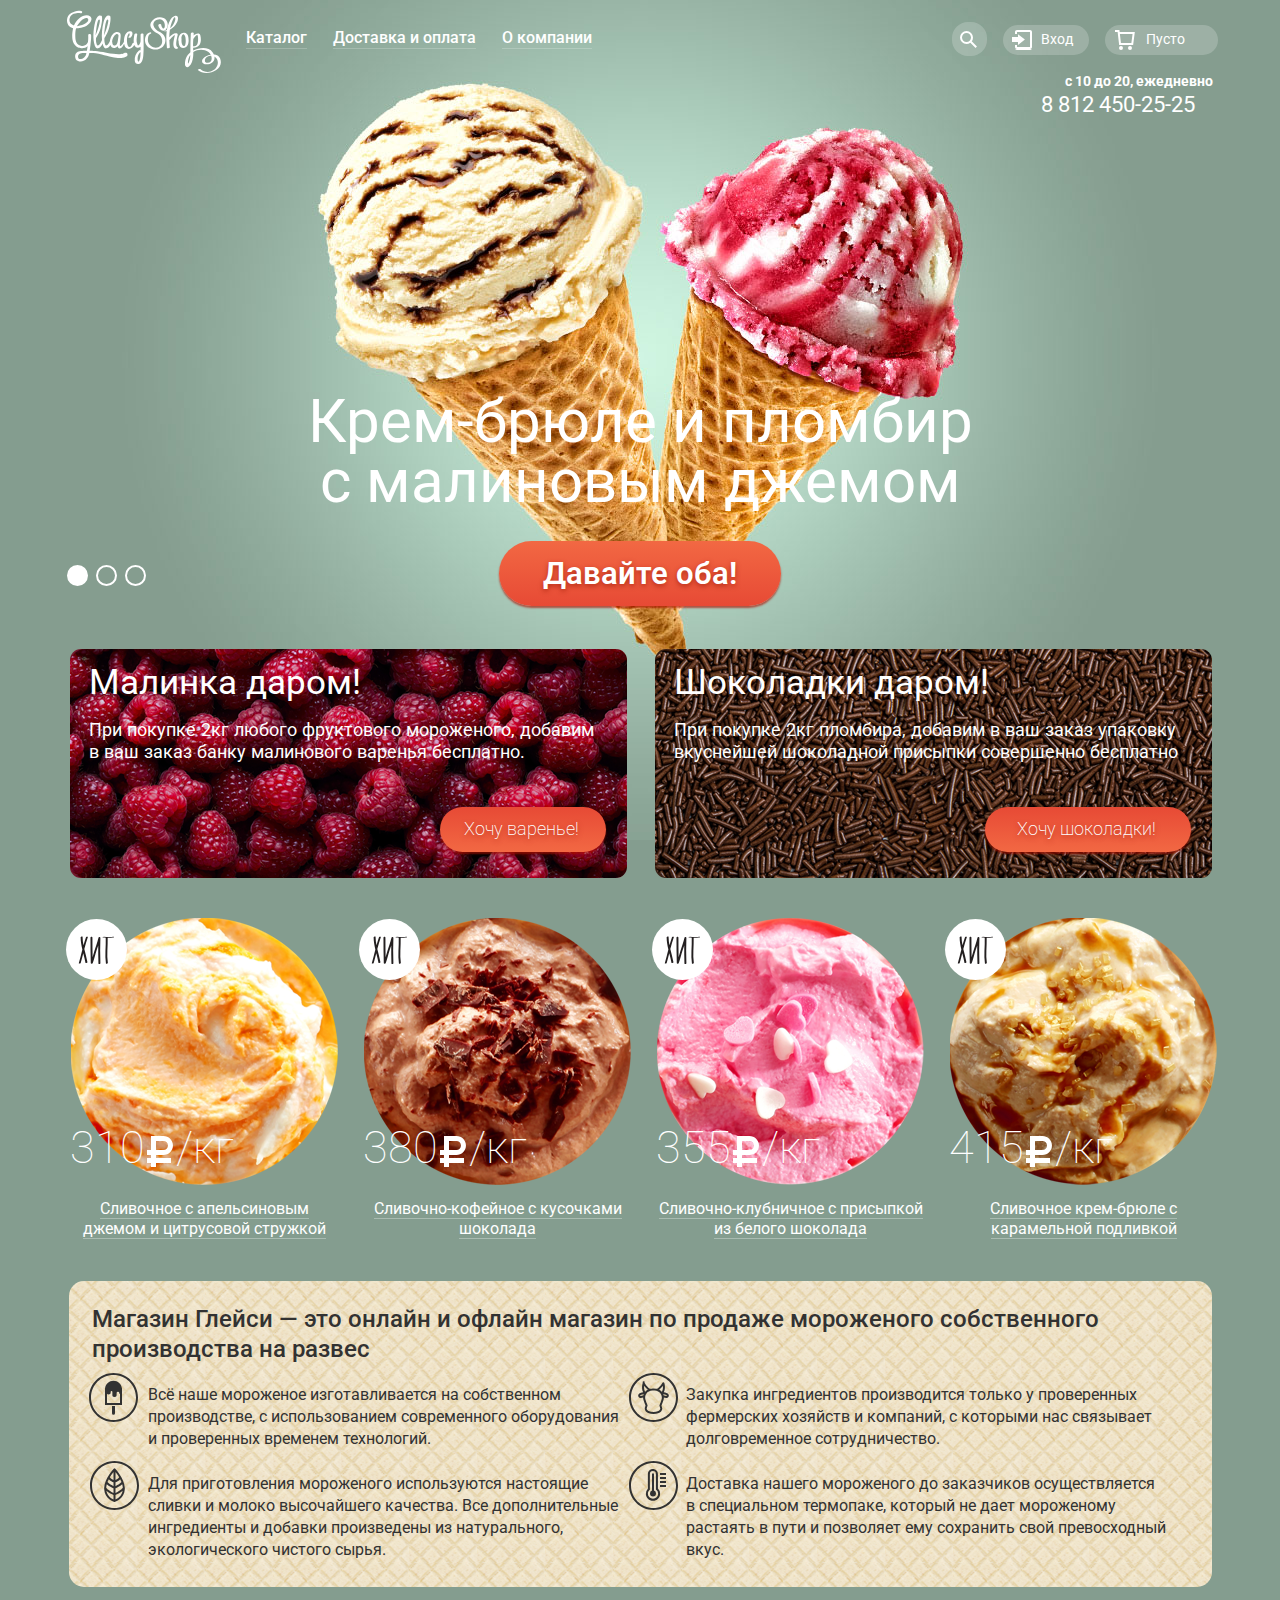
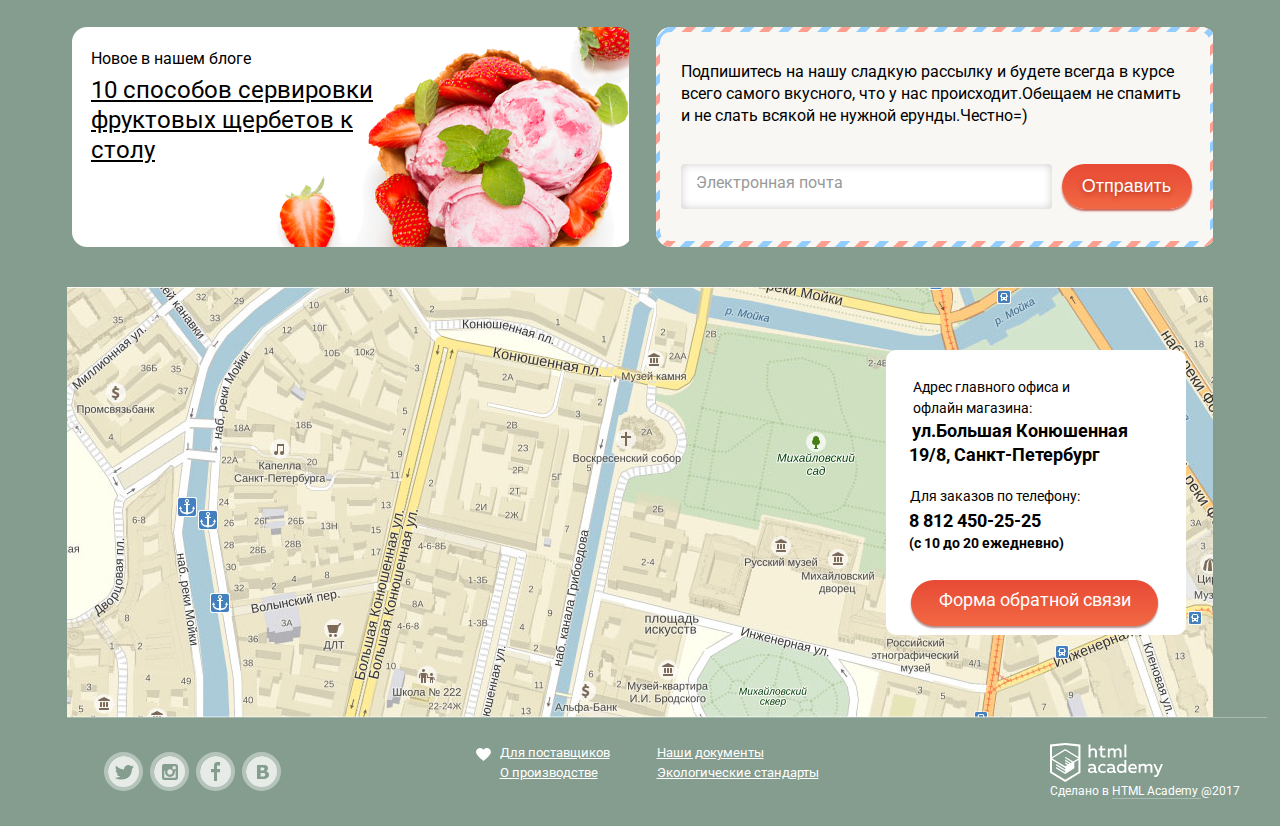
==== index.html @ a88bd0d5 "исправила ошибки" ====
<!DOCTYPE html>
<html lang="ru" xmlns="http://www.w3.org/1999/html">
<head>
  <meta charset="utf-8">
  <title>Глейси</title>
  <link href="https://fonts.googleapis.com/css?family=Roboto" rel="stylesheet">
  <link href="css/style.css" rel="stylesheet">
</head>
<body>
<input class="visually-hidden" type="radio" id="product-1" name="toggle" checked>
<input class="visually-hidden" type="radio" id="product-2" name="toggle">
<input class="visually-hidden" type="radio" id="product-3" name="toggle">
<div class="site-wrapper">
  <div class="container">
    <header class="main-header">
      <a class="logo">
        <img src="img/logo.svg" width="154" height="64" alt="Глейси">
      </a>
      <nav class="nav-navigation">
        <ul class="main-menu">
          <li class="main-menu_item">
            <a class="main-nav_link" href="gllacy-catalog.html">Каталог</a>
            <ul class="sub-main-menu">
              <li class="main-navigation-li">
                <a href="#" class="main-navigation-title">Новинки</a>
              </li>
              <li class="main-navigation-li">
                <a href="catalog.html" class="main-navigation-sub">Сливочное</a>
              </li>
              <li class="main-navigation-li">
                <a href="#" class="main-navigation-sub">Щербеты</a>
              </li>
              <li class="main-navigation-li">
                <a href="#" class="main-navigation-sub">Фруктовый лёд</a>
              </li>
              <li class="main-navigation-li">
                <a href="#" class="main-navigation-sub">Мелорин</a>
              </li>
            </ul>
          <li class="main-menu_item">
            <a class="main-nav_link" href="delivery.html">Доставка и оплата</a>
          </li>
          <li class="main-menu_item">
            <a class="main-nav_link" href="info.html">О компании</a>
          </li>
        </ul>
      </nav>
      <div class="buttons-common-search">
        <div class="buttons-common-wrap">
          <a class="btn btn-search" href="#">Поиск</a>
          <div class="buttons-common-form buttons-common-form-search">
            <div class="input-field buttons-common-input-field">
              <input id="search" type="text" name="search" class="search-field"><label for="search" class="search">Что ищем?</label>
            </div>
          </div>
        </div>
        <div class="buttons-common-wrap">
          <a class="btn btn-entry" href="#">Вход</a>
          <div class="buttons-common-form buttons-common-form-login">
            <form action="#" method="get">
              <div class="input-field-form buttons-common-input-field">
                <input id="login" type="email" name="login" class="email-field"><label for="login" class="email">Электронная почта</label>
              </div>
              <div class="input-field-form buttons-common-input-field">
                <input id="password" type="password" name="password" class="password-field"><label for="password" class="password">Пароль</label>
              </div>
              <input class="btn btn-entrance" type="submit" value="войти">
              <div class="form-login-hrefs">
                <a class="link link-you-passoword">Забыли пароль?</a>
                <a class="link link-new-registration">Новая регистрация</a>
              </div>
            </form>
          </div>
        </div>
        <div class="buttons-common-wrap">
          <a class="btn btn-basket btn-basket-active" href="#">Пусто</a>
        </div>
      </div>
    </header>
    <div class="contacts">
      <p class="contacts-time">с 10 до 20, ежедневно</p>
      <p class="contacts-number">8 812 450-25-25</p>
    </div>
    <section class="slider">
      <div class="slider-controls">
        <label for="product-1">Первый</label>
        <label for="product-2">Второй</label>
        <label for="product-3">Третий</label>
      </div>
      <ul class="slider-list">
        <li class="slider-item slide" id="slide1">
          <h3 class="slide-title">Крем-брюле и пломбир с малиновым джемом</h3>
          <a class="button slide-button" href="#">Давайте оба!</a>
        </li>
        <li class="slider-item slide" id="slide2">
          <h3 class="slide-title">Шоколадный пломбир и лимонный сорбет</h3>
          <a class="button slide-button" href="#">Давайте оба!</a>
        </li>
        <li class="slider-item slide" id="slide3">
          <h3 class="slide-title">Пломбир с помадкой и клубничный щербет</h3>
          <a class="button slide-button" href="#">Давайте оба!</a>
        </li>
      </ul>
    </section>
    <div class="index-banner">
      <section class="banner raspberries-baner">
        <h2 class="caption">Малинка даром!</h2>
        <p class="text">При покупке 2кг любого фруктового мороженого, добавим в ваш заказ банку малинового варенья бесплатно.</p>
        <a class="btn btn-want btn-want-jam" href="#">Хочу варенье!</a>
      </section>
      <section class="banner chocolate-baner">
        <h2 class="caption">Шоколадки даром!</h2>
        <p class="text">При покупке 2кг пломбира, добавим в ваш заказ упаковку вкуснейшей шоколадной присыпки совершенно бесплатно</p>
        <a class="btn btn-want btn-want-chocolates" href="#">Хочу шоколадки!</a>
      </section>
    </div>
    <div class="bestseller-items">
      <section class="item">
        <div class="item-hover">
          <a class="btn btn-item-hover" href="#">Быстрый просмотр</a>
          <div class="item-hover-content">
            <img src="img/item-1.png" width="" height="" alt="Сливочное с апельсиновым джемом и цитрусовой стружкой">
            <p class="item-price">310<svg xmlns="http://www.w3.org/2000/svg" width="31" height="36" viewBox="0 0 31 36" class="rouble"><path fill="#FFF" d="M11 21h7.451c5.247 0 9.5-4.253 9.5-9.5S23.698 2 18.451 2H6v14H2v5h4v3H2v5h4v4h5v-4h15v-5H11v-3zm0-14h7.451v-.03a4.53 4.53 0 0 1 0 9.06V16H11V7z"/></svg>/кг</p>
            <a class="item-price-link" href="#">Сливочное с апельсиновым джемом и цитрусовой стружкой</a>
          </div>
        </div>
      </section>
      <section class="item">
        <div class="item-hover">
          <a class="btn btn-item-hover" href="#">Быстрый просмотр</a>
          <div class="item-hover-content">
            <img src="img/item-2.png" width="" height="" alt="Сливочно-кофейное с кусочками шоколада">
            <p class="item-price">380<svg xmlns="http://www.w3.org/2000/svg" width="31" height="36" viewBox="0 0 31 36" class="rouble">
              <path fill="#FFF" d="M11 21h7.451c5.247 0 9.5-4.253 9.5-9.5S23.698 2 18.451 2H6v14H2v5h4v3H2v5h4v4h5v-4h15v-5H11v-3zm0-14h7.451v-.03a4.53 4.53 0 0 1 0 9.06V16H11V7z"/></svg>/кг</p>
            <a class="item-price-link" href="#">Сливочно-кофейное с кусочками шоколада</a>
          </div>
        </div>
      </section>
      <section class="item">
        <div class="item-hover">
          <a class="btn btn-item-hover" href="#">Быстрый просмотр</a>
          <div class="item-hover-content">
            <img src="img/item-3.png" width="" height="" alt="Сливочно-клубничное с присыпкой из белого шоколада">
            <p class="item-price">355<svg xmlns="http://www.w3.org/2000/svg" width="31" height="36" viewBox="0 0 31 36" class="rouble"><path fill="#FFF" d="M11 21h7.451c5.247 0 9.5-4.253 9.5-9.5S23.698 2 18.451 2H6v14H2v5h4v3H2v5h4v4h5v-4h15v-5H11v-3zm0-14h7.451v-.03a4.53 4.53 0 0 1 0 9.06V16H11V7z"/></svg>/кг</p>
            <a class="item-price-link" href="#">Сливочно-клубничное с присыпкой из белого шоколада</a>
          </div>
        </div>
      </section>
      <section class="item">
        <div class="item-hover">
          <a class="btn btn-item-hover" href="#">Быстрый просмотр</a>
          <div class="item-hover-content">
            <img src="img/item-4.png" width="" height="" alt="Сливочное крем-брюле с карамельной подливкой">
            <p class="item-price">415<svg xmlns="http://www.w3.org/2000/svg" width="31" height="36" viewBox="0 0 31 36" class="rouble"><path fill="#FFF" d="M11 21h7.451c5.247 0 9.5-4.253 9.5-9.5S23.698 2 18.451 2H6v14H2v5h4v3H2v5h4v4h5v-4h15v-5H11v-3zm0-14h7.451v-.03a4.53 4.53 0 0 1 0 9.06V16H11V7z"/></svg>/кг</p>
            <a class="item-price-link" href="#">Сливочное крем-брюле с карамельной подливкой</a>
          </div>
        </div>
      </section>
    </div>
    <article class="about-gllacy">
      <h2 class="subject">Магазин Глейси — это онлайн и офлайн магазин по продаже мороженого собственного производства
        на развес</h2>
      <div class="about-gllacy-left">
        <p class="about-gllacy-text">
          Всё наше мороженое изготавливается на собственном производстве, с использованием
          современного оборудования и
          проверенных временем технологий.
        </p>
        <p class="about-gllacy-text">
          Для приготовления мороженого используются настоящие сливки и молоко высочайшего качества.
          Все дополнительные ингредиенты и добавки произведены из натурального, экологического чистого сырья.
        </p>
      </div>
      <div class="about-gllacy-right">
        <p class="about-gllacy-text">
          Закупка ингредиентов производится только у проверенных фермерских хозяйств и компаний, с которыми нас связывает
          долговременное сотрудничество.
        </p>
        <p class="about-gllacy-text">
          Доставка нашего мороженого до заказчиков осуществляется в специальном термопаке, который не дает мороженому
          растаять в пути и позволяет ему сохранить свой превосходный вкус.
        </p>
      </div>
    </article>
    <div class="distribution">
      <section class="mailing-information-blog">
        <p class="new-in-blog">Новое в нашем блоге</p>
        <a class="ways-serving">10 способов сервировки фруктовых щербетов к столу</a>
      </section>
      <section class="mailing-information-news">
        <div class="wrap">
          <h2 class="visually-hidden">Электронная рассылка</h2>
          <p class="sign-newsletter">Подпишитесь на нашу сладкую рассылку и будете всегда в курсе всего самого вкусного,
            что у
            нас происходит.Обещаем не спамить и не слать всякой не нужной ерунды.Честно=)</p>
          <form action="#" method="get" class="mail-form">
            <div class="input-field input-field-newsletter">
              <input type="text" name="mail" id="email" class="field-newsletter">
              <label for="email" class="email-label">Электронная почта</label>
              <button class="btn btn-send">Отправить</button>
            </div>
          </form>
        </div>
      </section>
    </div>
    <div class="map">
      <iframe
        src="https://www.google.com/maps/embed?pb=!1m18!1m12!1m3!1d1998.6037872533238!2d30.320858715892292!3d59.938716481876206!2m3!1f0!2f0!3f0!3m2!1i1024!2i768!4f13.1!3m3!1m2!1s0x4696310fca145cc1%3A0x42b32648d8238007!2z0JHQvtC70YzRiNCw0Y8g0JrQvtC90Y7RiNC10L3QvdCw0Y8g0YPQuy4sIDE5LzgsINCh0LDQvdC60YIt0J_QtdGC0LXRgNCx0YPRgNCzLCDQoNC-0YHRgdC40Y8sIDE5MTE4Ng!5e0!3m2!1sru!2sus!4v1540021735302"
       width="1146" height="430" frameborder="0" style="border:0" allowfullscreen>
      </iframe>
      <section class="booking-form">
        <p class="office-adress">Адрес главного офиса и офлайн магазина:</p>
        <b class="street-name">
          ул.Большая Конюшенная<br> 19/8, Санкт-Петербург
        </b>
        <p class="order-phone">Для заказов по телефону:</p>
        <b class="map-phone">8 812 450-25-25</b>
        <b class="work-time">(с 10 до 20 ежедневно)</b>
        <a class="btn btn-feedback-form" href="form.html">Форма обратной связи</a>
        <div class="overlay-feedback overlay-feedback-hide"></div>
      </section>
    </div>
    </main>
    <footer class="main-footer">
      <section class="footer-social">
        <a class="social-btn social-btn-twitter" href="#">Твиттер</a>
        <a class="social-btn social-btn-inst" href="#">Инстаграм</a>
        <a class="social-btn social-btn-fb" href="#">Фейсбук</a>
        <a class="social-btn social-btn-vk" href="#">В конта</a>
      </section>
      <section class="footer-documentation">
        <div class="documents">
          <a href="#" class="documents">Для поставщиков</a>
          <a href="#" class="documents">О производстве</a>
        </div>
        <div class="footer-documents-standards">  
          <a href="#" class="documents">Наши документы</a>
          <a href="#" class="documents">Экологические стандарты</a>
        </div>
      </section>
      <section class="footer-copyright">
        <div class="logo-academy">
          <a class="logo-academy-img" href="https://htmlacademy.ru">HTML Academy</a>
        </div>
        <p class="made-academy">Сделано в
          <a class="footer-href" href="https://htmlacademy.ru">HTML Academy </a>@2017
        </p>
      </section>
    </footer>
  </div>
</div>
<div class="feedback feedback-hide">
  <p class="answer">Мы обязательно вам ответим!</p>
  <form action="#" method="get">
    <div class="input-field input-field-feedback">
      <input id="feedback-name" type="text" name="feedback-name" class="feedback-name">
      <label for="feedback-name" class="name-user">Как вас зовут?</label>
    </div>
    <div class="input-field input-field-feedback">
      <input id="feedback-email" type="email" name="feedback-email" class="feedback-email">
      <label for="feedback-email" class="email-answer">Ваша почта для ответа?</label>
    </div>
    <div class="input-field input-field-feedback">
      <textarea id="feedback-text" name="feedback-text" class="feedback-text"></textarea>
      <label for="feedback-text" class="feedback-message">Напишите что-нибудь...</label>
    </div>
    <input class="btn btn-submit" type="submit" value="Отправить">
    <button class="feedback-close"></button>
  </form>
</div>
</body>
</html>
---- css/style.css ----
body,
html {

  margin: 0;

}

body {
  font-family: "Roboto", "Arial", sans-serif;
  font-size: 14px;
  font-weight: 400;
  line-height: 20px;
  color: white;
  background: #849d8f;
}

.logo {
  margin-right: 5px;
}

.visually-hidden {
  position: absolute;
  width: 1px;
  height: 1px;
  clip: rect(0, 0, 0, 0);
}

.container {
  width: 1146px;
  margin: 0 auto;
}

.site-wrapper {
  background-image: url("../img/image-shadow1.jpg");
  background-repeat: no-repeat;
  background-position: top center;
  transition: 0.5s ease, background-color 0.5s ease;

}

.main-header {
  width: 1146px;
  margin: 0 auto;
  padding-top: 10px;
  display: flex;
  flex-direction: row;
}

.slider {
  position: relative;
  margin-top: 274px;
  text-align: center;
  color: #ffffff;
}

.main-menu .sub-main-menu {
  position: absolute;
  display: none;
  top: 48px;
  left: -7px;
  width: 143px;
  padding: 0;
  color: #323232;
  list-style: none;
  background-color: #f8f7f4;
  box-shadow: 0px 20px 20px 0px rgba(0, 0, 0, 0.6);
  overflow: hidden;
  border-radius: 5px;
  z-index: 1;
}

.main-menu > li:hover .sub-main-menu {
  display: block;
}

.slider-list {
  margin: 0;
  padding: 0;
  list-style: none;
}

/*скрываем слайд*/
.slide {
  display: none;
}

.slide-title {
  width: 700px;
  position: relative;
  top: 1px;
  left: 0px;
  margin: 0 auto;
  margin-bottom: 30px;
  font-size: 60px;
  line-height: 60px;
  font-weight: 400;
}

.button {
  display: inline-block;
  padding: 12px 44px;

  font-weight: 600;
  font-size: 31px;
  line-height: 41px;
  text-align: center;
  color: #ffffff;
  vertical-align: top;
  text-decoration: none;
  text-shadow: 0 2px 5px rgba(160, 32, 11, 0.76);

  background: #f26843;
  background: linear-gradient(to bottom, #f26843 0%, #e74a35 100%);
  border-radius: 50px;
  box-shadow: 0 2px 2px rgba(172, 16, 0, 0.64);
  border: none;

  cursor: pointer;
}

.button:hover {
  background: linear-gradient(to bottom, #f58669 0%, #ec6f5e 100%);
  box-shadow: 0 2px 2px rgba(172, 16, 0, 1);
}

.button:active {
  background: linear-gradient(to bottom, #d84732 0%, #e1613e 100%);
  box-shadow: inset 0 2px 2px rgba(172, 16, 0, 1);
}

.slider-controls label /*cтили для управляющих элементов*/
{
  display: inline-block;
  width: 17px;
  height: 17px;
  margin-right: 8px;

  vertical-align: top;

  background-color: transparent;
  border: 2px solid #ffffff;
  border-radius: 50%;
  cursor: pointer;
}

.slider-controls label:hover {
  background-color: #b2c1b7;
}

/*показываем слайд в зависимости от кнопки*/
#product-1:checked ~ .site-wrapper #slide1,
#product-2:checked ~ .site-wrapper #slide2,
#product-3:checked ~ .site-wrapper #slide3 {
  display: block;
}

/*выделение активной кнопки,чтобы было понятно на каком мы слайде*/
#product-1:checked ~ .site-wrapper label[for="product-1"],
#product-2:checked ~ .site-wrapper label[for="product-2"],
#product-3:checked ~ .site-wrapper label[for="product-3"] {
  background-color: #ffffff;
}

/*фон в зависимости от нажатой кнопки*/
#product-1:checked ~ .site-wrapper {
  background-color: #849d8f;
  *background-image: url("../img/image-shadow1.jpg");
}

#product-2:checked ~ .site-wrapper {
  background-color: #8996a6;
  background-image: url("../img/image-shadow2.jpg");
}

#product-3:checked ~ .site-wrapper {
  background-color: #9d8b84;
  background-image: url("../img/image-shadow3.jpg");
}

.slider-controls {
  position: absolute;
  bottom: 20px;
  left: 0px;
  z-index: 20;
  font-size: 0;
}

.nav-navigation {
  display: flex;
  flex-direction: row;
  width: 688px;
  margin-right: 13px;
}

.main-menu {
  position: relative;
  display: flex;
  flex-direction: row;
  margin: 0;
  margin-left: 6px;
  padding: 0;
  font-size: 0;
}

.main-menu_item {
  list-style-type: none;
  margin-top: 12px;
  margin-left: 1px;
  margin-right: -1px;
  padding-top: 8px;
}

.main-nav_link {
  position: relative;
  padding: 4px 13px;
  color: #ffffff;
  font-size: 16px;
  line-height: 15px;
  font-weight: 500;
  text-decoration: none;
}

.main-nav_link:hover {
  border-radius: 20px;
  color: #333;
  background-color: #f7f6f3;
}

.main-menu_item .main-nav_link::before {
  content: "";
  position: absolute;
  bottom: 2px;
  left: 13px;
  width: calc(100% - 26px);
  height: 1px;
  background-color: rgba(255, 255, 255, 0.2);
}

.main-nav_link:active {
  background: #ededed;
  box-shadow: inset 0px 2px 1px #696969;
  border-bottom-color: #a7a294;
}

.main-navigation-title {
  font-weight: 100;
  font-size: 14px;
  line-height: 16px;
  color: #000000;
  text-decoration: none;
}

.main-navigation-li {
  margin-top: 0px;
  padding-top: 8px;
  padding-bottom: 8px;
  padding-left: 14px;
  padding-right: 16px;
  min-height: 17px;
}

.main-navigation-li:first-child {
  border-bottom: 1px solid #d1d0ce;
}

.main-navigation-li:hover {
  background-color: #fbded7;
}

.main-navigation-li:active {
  background-color: #f6b5a5;

}

.main-navigation-sub {
  width: 123px;
  margin: 0;
  padding-top: 5px;
  padding-bottom: 6px;
  font-size: 14px;
  line-height: 16px;
  color: #323232;
  border: 0;
  text-decoration: none;
}

.main-nav_link-active {
  margin: 0 3px 0 1px;
  padding: 5px 14px 7px 14px;
  background-color: #d07058;
  border: 0;
  border-radius: 14px;
}

.buttons-common-search {
  display: flex;
  flex-direction: row;
  position: relative;
  left: 17px;
  top: 5px;
  width: 284px;
  min-height: 34px;
}

.buttons-common-wrap {
  margin: 14px 8px 0;
}

.buttons-common-form {
  position: absolute;
  display: none;
  margin: 0;
  padding: 0;
  background-color: #f8f7f4;
  border-radius: 5px;
  box-shadow: 0px 20px 20px 0px rgba(0, 0, 0, 0.6);
}

.buttons-common-wrap:hover .buttons-common-form {
  display: block;
}

.buttons-common-form-login {
  top: 49px;
  left: -131px;
  width: 241px;
  padding: 20px 16px 13px 17px;
  height: 180px;
  z-index: 1;
}

.email-field,
.password-field {
  padding-top: 7px;
  padding-bottom: 6px;
  padding-left: 20px;
  font-size: 16px;
  line-height: 24px;
  color: #323232;
  border: 1px solid rgba(70, 70, 70, 0.48);
  border-radius: 3px;
  min-height: 29px;
  outline: none;
  padding-right: 20px;
}

.btn.btn-entrance {
  width: 100px;
  text-transform: capitalize;
  font-weight: bold;
  font-size: 18px;
  background: #f26843;
  background: linear-gradient(to top, #f26843, #e74a35);
  box-shadow: 0 2px 2px rgba(172, 16, 0, 0.64);
  text-shadow: 0 2px 5px rgba(160, 32, 11, 0.76);
  text-align: center;
  border: 0;
  border-radius: 50px;
  min-height: 44px;
}

.btn.btn-entrance:hover {
  background: linear-gradient(to bottom, #f58669, #ec6f5e);
  box-shadow: 0 2px 2px rgba(172, 16, 0, 1);
}

.btn.btn-entrance:active {
  background: linear-gradient(to top, #d84732, #e1613e);
  box-shadow: inset 0 2px 2px rgba(172, 16, 0, 1);
}

.form-login-hrefs {
  display: flex;
  flex-direction: column;
  color: #000;
  position: relative;
  left: 120px;
  bottom: 40px;
  font-size: 13px;
}

.link {
  font-size: 13px;
  text-decoration: underline;
  color: #323232;
  border-bottom-color: #b2b2b2;
  cursor: pointer;
}

.link:hover {
  color: #e84d37;
  border-bottom-color: #f9cdc4;
  cursor: pointer;
}

.input-field-form {
  margin-bottom: 20px;
}

.buttons-common-form-search {
  top: 49px;
  left: -299px;
  width: 340px;
  min-height: 84px;
}

.input-field.buttons-common-input-field {
  margin: 20px 15px;
}

.input-field {
  margin-top: 17px;
  margin-left: 20px;
  margin-right: 19px;
  margin-bottom: 0px;
}

.search {
  position: absolute;
  top: 10px;
  left: 15px;
  display: block;
  font-size: 16px;
  line-height: 24px;
  color: #999999;
}

input[type="text"]:focus {
  padding-top: 6px;
  padding-bottom: 5px;
  padding-left: 13px;
  border: 2px solid rgba(46, 136, 228, 0.48);
}

input[type="text"]:not(.label-hide):focus + label {
  position: absolute;
  top: -15px;
  left: 15px;
  font-size: 11px;
  line-height: 13px;
  color: #5b9ddf;
}

/*
input[type="password"]:not(.label-hide):focus + label{
  position: absolute;
  top: -15px;
  left: 15px;
  font-size: 11px;
  line-height: 13px;
  color: #5b9ddf;    
}*/
.search-field {
  width: 267px;
  padding-top: 5px;
  padding-bottom: 5px;
  padding-left: 14px;
  padding-right: 27px;
  font-size: 16px;
  line-height: 24px;
  color: #323232;
  border: 1px solid rgba(70, 70, 70, 0.48);
  border-radius: 3px;
  min-height: 29px;
  outline: none;
}

.search-field:hover {
  border: 2px solid rgba(56, 74, 93, 0.48);
}

.password {
  position: absolute;
  top: 30px;
  left: 34px;
  font-size: 16px;
  line-height: 24px;
  color: #999999;
  cursor: text;
}

.email {
  position: absolute;
  top: 94px;
  left: 34px;
  font-size: 16px;
  line-height: 24px;
  color: #999999;
  cursor: text;
}

.btn {
  text-decoration: none;
  color: #ffffff;
  font-size: 14px;
  background: rgba(255,255,255,.2);
  margin: 0px;
  padding: 6px;
  border-radius: 16px;
}

.btn-search {
  padding-top: 22px;
  padding-right: 19px;
  padding-bottom: 12px;
  padding-left: 16px;
  font-size: 0px;
  background: rgba(255,255,255,.2);
}

.btn-search:hover {
  background-color: #f8f7f4;

}

.btn-search:hover::before {
  position: absolute;
  content: "";
  top: 16px;
  left: 16px;
  width: 17px;
  height: 17px;
  background-image: url(../img/loupe-black.svg);
}

.btn-search::before {
  content: "";
  position: absolute;
  top: 16px;
  left: 16px;
  width: 17px;
  height: 17px;
  background-image: url(../img/loupe.svg);
  background-repeat: no-repeat;

}

.buttons-common-search .btn-basket {
  padding-top: 6px;
  padding-right: 33px;
  padding-left: 41px;
  padding-bottom: 8px;

}

.buttons-common-search .btn-entry {
  padding-top: 6px;
  padding-bottom: 8px;
  padding-right: 16px;
  padding-left: 38px;
}

.btn-entry::before {
  position: absolute;
  content: " ";
  top: 15px;
  left: 68px;
  width: 20px;
  height: 20px;
  display: inline-block;
  background-image: url(../img/entrance1.svg);
}

.btn-entry:hover::before {
  position: absolute;
  content: " ";
  top: 15px;
  left: 68px;
  width: 20px;
  height: 20px;
  display: inline-block;
  background-image: url(../img/entrance1-black.svg);
}

.btn-entry:hover {
  color: #000000;
  background-color: #f8f7f4;
}

.btn.btn-basket {
  color: #ffffff;
  background: rgba(255,255,255,.2);
}

.btn.btn-basket::before {
  position: absolute;
  content: " ";
  left: 166px;
  top: 10px;
  width: 20px;
  height: 20px;
  display: inline-block;
  background-image: url(../img/basket.svg);
  margin: 5px;
}

.btn-basket:hover::before {
  position: absolute;
  content: " ";
  left: 166px;
  top: 10px;
  width: 20px;
  height: 20px;
  display: inline-block;
  background-image: url(../img/basket-red.svg);
  margin: 5px;
}

.btn-basket:hover {
  color: #000000;
  background-color: #f8f7f4;
}

.btn-basket-active {
  padding-left: 44px;
  padding-right: 16px;
  color: #323232;
  background-color: #f8f7f4;
}

.btn-basket-active::before {
  background-position: -1px -20px;
  background-image: url(../img/basket-red.svg);
}

.contacts {
  width: 172px;
  margin-left: auto;
}

.contacts-time {
  margin: 0;
  margin-top: -6px;
  font-weight: 700;
  font-size: 14px;
  line-height: 16px;
  text-align: right;
}

.contacts-number {
  margin-top: -3px;
  padding-top: 7px;
  font-size: 22px;
  line-height: 24px;
}

.visually-hidden {
  font-size: 0;

}

.index-banner {
  display: flex;
  flex-direction: row;
}

.banner {
  width: 520px;
  margin-top: 43px;
  margin-bottom: 33px;
  padding: 15px 21px 23px 19px;
  min-height: 191px;
}

.raspberries-baner {
  background-image: url(../img/raspberri-background.png);
  background-color: #73172b;
  background-size: cover;
  border-radius: 11px;
  margin-left: 3px;
  margin-right: 28px;
}

.chocolate-baner {
  background-color: #3a2217;
  background-image: url(../img/chocolate-background.png);
  border-radius: 11px;
  margin-right: 1px;
}

.caption {
  font-weight: 400;
  font-size: 35px;
  line-height: 37px;
  margin-top: 0;
  margin-bottom: 0;
}

.text {
  word-spacing: 1px;
  margin-bottom: 44px;
  font-size: 18px;
  line-height: 22px;
}

.btn-want-jam {
  display: block;
  width: 120px;
  margin-left: auto;
}

.btn-want-chocolates {
  display: block;
  width: 160px;
  margin-left: auto;
}

.btn.btn-want {
  border-radius: 23px;
  padding: 10px 25px 11px 21px;
  font-weight: 200;
  font-size: 18px;
  line-height: 24px;
  text-align: center;
  min-height: 24px;
  background: #f26843;
  background: linear-gradient(to top, #f26843, #e74a35);
  box-shadow: 0 2px 2px rgba(172, 16, 0, 0.64);
  text-shadow: 0 2px 5px rgba(160, 32, 11, 0.76);
}

.btn.btn-want:hover {
  background: linear-gradient(to bottom, #f58669, #ec6f5e);
  box-shadow: 0 2px 2px rgba(172, 16, 0, 1);
}

.btn.btn-want:active {
  background: linear-gradient(to top, #d84732, #e1613e);
  box-shadow: inset 0 2px 2px rgba(172, 16, 0, 1);
}

.bestseller-items {
  width: 1146px;
  margin: 0 auto;
  display: flex;
  flex-direction: row;
  justify-content: space-between;
}

.item,
.item-hover-content {
  position: relative;
  display: inline-block;
  width: 267px;
  margin-bottom: 48px;
  text-align: center;
  vertical-align: top;
  min-height: 322px;
}

.item-hover-content {
  margin-bottom: -22px;
}

.item-hover {
  position: absolute;
  top: 2px;
  left: -6px;
  width: 277px;
  padding: 0;
  border-radius: 5px;
  z-index: 45;
}

.bestseller-items .item::after {
  content: "";
  position: absolute;
  left: -1px;
  top: 8px;
  width: 61px;
  height: 61px;
  background-image: url(../img/hit.svg);
  z-index: 50;
}

.item-hover-img {
  border-radius: 50%;
}

.item:hover .item-hover {
  background:  rgba(255,255,255,.2);
  box-shadow: 0 20px 20px rgba(0,0,0,.4);
  z-index: 50;
  min-height: 353px;
}

.item:hover .btn-item-hover {
  display: inline-block;
  vertical-align: top;
  z-index: 55;
}

.btn-item-hover {
  position: absolute;
  left: 38px;
  bottom: 21px;
  display: none;
  width: 170px;
  padding: 11px 15px 1px 15px;
  font-size: 18px;
  line-height: 24px;
  min-height: 34px;
}

.item-hover-content {
  top: 5px;
  left: 5px;
}

.item-price {
  position: relative;
  text-align: left;
  top: -110px;
  left: -1px;
  font-size: 45px;
  font-weight: 100;
  line-height: 45px;
}

.rouble {
  vertical-align: bottom;
}

.item-price-link {
  position: relative;
  top: -126px;
  color: #fff;
  font-size: 16px;
  border-bottom: 1px solid #a9bbb1;
  text-decoration: none;
}

.item-price-link:hover {
  color: #ffbc9e;
  border-bottom-color: #a7a294;
}

.item-price-link:active {
  color: #bdab96;
  border-bottom-color: #a7a294;
}

.btn-item-hover {
  border-radius: 23px;
  margin: 0 auto;
  padding: 10px 25px 11px 21px;
  font-weight: 200;
  width: 170px;
  font-size: 18px;
  line-height: 24px;
  text-align: center;
  min-height: 24px;
  background: #f26843;
  background: linear-gradient(to top, #f26843, #e74a35);
  box-shadow: 0 2px 2px rgba(172, 16, 0, 0.64);
  text-shadow: 0 2px 5px rgba(160, 32, 11, 0.76);
}

.btn-item-hover:hover {
  background: linear-gradient(to bottom, #f58669, #ec6f5e);
  box-shadow: 0 2px 2px rgba(172, 16, 0, 1);
}

.btn-item-hover:active {
  background: linear-gradient(to top, #d84732, #e1613e);
  box-shadow: inset 0 2px 2px rgba(172, 16, 0, 1);
}

/* О магазине Глейси*/
.about-gllacy {
  position: relative;
  display: flex;
  flex-wrap: wrap;
  background-image: url(../img/pattern-wafel.png);
  width: 1100px;
  margin: 0 auto;
  padding-top: 21px;
  padding-right: 21px;
  padding-bottom: 3px;
  padding-left: 22px;
  border-radius: 15px;
  font-size: 16px;
  line-height: 22px;
  color: #323232
}

.about-gllacy-right,
.about-gllacy-left {
  display: flex;
  flex-direction: row;
  flex-wrap: wrap;
  width: 480px;
}

.about-gllacy-left {
  padding-left: 57px;
  margin-top: 0;
  margin-right: 1px;
}

.about-gllacy-right {
  padding-left: 57px;
  padding-right: 25px;
}

.subject {
  font-size: 24px;
  font-weight: 500;
  line-height: 30px;
  margin-top: 2px;
  margin-left: 1px;
}

.about-gllacy-text {
  margin-top: 0;
  margin-bottom: 23px;
}

.about-gllacy-text:nth-child(1)::after {
  content: "";
  position: absolute;
  left: 20px;
  top: 92px;
  width: 50px;
  height: 50px;
  background-image: url(../img/ice-cream.svg);
  background-repeat: no-repeat;
}

.about-gllacy-right .about-gllacy-text:nth-child(1)::after {
  content: "";
  position: absolute;
  left: 560px;
  width: 50px;
  height: 50px;
  background-image: url(../img/cow.svg);
  background-repeat: no-repeat;
}

.about-gllacy-text:nth-child(2)::after {
  content: "";
  position: absolute;
  left: 21px;
  top: 180px;
  width: 50px;
  height: 50px;
  background-image: url(../img/eco.svg);
  background-repeat: no-repeat;
}

.about-gllacy-right .about-gllacy-text:nth-child(2)::after {
  content: "";
  position: absolute;
  left: 560px;
  width: 50px;
  height: 50px;
  background-image: url(../img/thermometer.svg);
  background-repeat: no-repeat;
}

/* О магазине Глейси */

/*Рассылка*/

.distribution {
  display: flex;
  flex-direction: row;
  width: 1146px;
  margin: 1px auto;
}

.mailing-information-blog {
  width: 560px;
  background-image: url(../img/blog-news.png);
  background-repeat: no-repeat;
  min-height: 220px;
  margin-top: 39px;
  margin-left: 5px;
  margin-right: 22px;
  border-radius: 5px;
}

.mailing-information-news {
  width: 560px;
  background-image: url(../img/bg-post.svg);
  background-repeat: no-repeat;
  min-height: 220px;
  margin-top: 39px;
  margin-left: 5px;
  border-radius: 5px;
}

.wrap {
  width: 511px;
  margin: 0 auto;
  margin-top: 5px;
  padding: 29px 18px 29px 21px;
  background-color: #f8f7f4;
  min-height: 151px;
  border-radius: 10px;
}

.new-in-blog {
  color: #000000;
  font-size: 16px;
  margin-left: 19px;
  margin-top: 22px;
  margin-bottom: 6px;
}

.ways-serving {
  display: inline-block;
  width: 290px;
  color: #000000;
  font-size: 24px;
  line-height: 30px;
  text-decoration: underline;
  margin-left: 19px;
  margin-right: 18px;
  cursor: pointer;
}

.ways-serving:hover {
  color: #e84d37;
  border-bottom-color: #f9cdc4;
}

.sign-newsletter {
  color: #000000;
  font-size: 16px;
  margin: 0;
  margin-bottom: 37px;
  line-height: 22px;
}

.input-field {
  position: relative;
  margin: 0;
  padding: 0;
  vertical-align: top;
}

.field-newsletter {
  display: flex;
  flex-grow: 1;
  margin-right: 10px;
  padding-top: 8px;
  padding-bottom: 8px;
  padding-left: 15px;
  box-shadow: 0 0 10px 0 rgba(0, 0, 0, 0.2) inset;
  border: none;
  border-radius: 4px;
  min-height: 24px;
}

.field-newsletter:hover {
  border: 2px solid rgba(56, 74, 93, 0.48);
}

.email-label {
  position: absolute;
  left: 15px;
  top: 7px;
  color: #999999;
  font-size: 16px;
  line-height: 24px;
  display: block;
}

.btn-send {
  width: 130px;
  height: 45px;
  font-size: 18px;
  line-height: 22px;
  color: white;
  border-radius: 26px;
  border: 0;
  background: linear-gradient(to top, #f26843, #e74a35);
  box-shadow: 0 2px 2px rgba(172, 16, 0, 0.64);
  text-shadow: 0 2px 5px rgba(160, 32, 11, 0.76);
}

.btn-send:hover {
  background: linear-gradient(to bottom, #f58669, #ec6f5e);
  box-shadow: 0 2px 2px rgba(172, 16, 0, 1);
}

.btn-send:active {
  background: linear-gradient(to top, #d84732, #e1613e);
  box-shadow: inset 0 2px 2px rgba(172, 16, 0, 1);
}

.map {
  position: relative;
  width: 1146px;
  height: 430px;
  margin-top: 40px;
  background-color: #e9e1c2;
  background-image: url(../img/map.jpg);
}

/*
.map::after{
  content: "";
  width: 80px;
  height: 140px;
  position: absolute;
  top: 138px;
  left: 268px;
  background-image: url(../img/pin.svg);
  background-repeat: no-repeat;
}
*/
.booking-form {
  position: absolute;
  top: 0;
  right: 0;
  margin-top: 63px;
  margin-right: 27px;
  padding-top: 15px;
  padding-left: 23px;
  background-color: white;
  color: black;
  width: 277px;
  height: 270px;
  border-radius: 10px;
}

.office-adress {
  width: 157px;
  font-size: 14px;
  line-height: 21px;
  margin-top: 12px;
  margin-left: 4px;
  margin-bottom: 0;
  color: black;
}

.street-name {
  padding-left: 3px;
  font-size: 18px;
  line-height: 24px;
}

.order-phone {
  font-size: 14px;
  margin-top: 19px;
  margin-left: 1px;
  margin-bottom: 3px;
}

.map-phone {
  display: block;
  font-size: 18px;
  line-height: 24px;
  width: 160px;
}

.work-time {
  display: block;
  margin-bottom: 27px;
}

.btn-feedback-form {
  display: inline-block;
  width: 235px;
  text-align: center;
  font-size: 18px;
  padding-top: 10px;
  padding-bottom: 16px;
  margin-left: 2px;
  border-radius: 25px;
  text-decoration: none;
  color: #ffffff;
  background-color: inherit;
  background-image: -webkit-linear-gradient(#e74a35, #f26843);
  background-image: linear-gradient(#e74a35, #f26843);
  border: 0;
  border-radius: 50px;
  box-shadow: 0px 2px 2px 0px rgba(85, 8, 0, 0.46);
}

.btn-feedback-form:hover {
  background: linear-gradient(to bottom, #f58669, #ec6f5e);
  box-shadow: 0 2px 2px rgba(172, 16, 0, 1);
}

.btn-feedback-form:active {
  background: linear-gradient(to top, #d84732, #e1613e);
  box-shadow: inset 0 2px 2px rgba(172, 16, 0, 1);
}

/*модальное окно*/
.input-field {
  display: flex;
  flex-direction: row;
  margin: 0;
  padding: 0;
  vertical-align: top;
}

/*Форма обратной связи*/
.feedback {
  display: none;
  position: fixed;
  top: 50%;
  left: 50%;
  width: 429px;
  padding: 17px 24px 26px 26px;
  color: #323232;
  background-color: #f8f7f4;
  border-radius: 9px;
  min-height: 390px;
  -webkit-transform: translateX(-50%) translateY(-50%);
  transform: translateX(-50%) translateY(-50%);
  z-index: 300;
}

.answer {
  font-size: 24px;
}

.feedback-name, .feedback-email {
  width: 251px;
  padding-top: 7px;
  padding-bottom: 6px;
  padding-left: 14px;
  border: 1px solid rgba(70, 70, 70, 0.48);
  border-radius: 3px;
  margin-bottom: 20px;
  height: 29px;
}

.name-user,
.email-answer,
.feedback-message {
  position: absolute;
  top: 10px;
  left: 15px;
  display: block;
  font-size: 16px;
  line-height: 24px;
  color: #999999;
  cursor: text;
}

.feedback-text {
  width: 410px;
  height: 141px;
  margin-bottom: 16px;
  overflow: auto;
  border-radius: 3px;
  border: 2px solid rgba(70, 70, 70, 0.48);
}

.btn-submit {
  position: absolute;
  bottom: 20px;
  left: 305px;
  width: 138px;
  height: 43px;
  text-align: center;
  font-size: 18px;
  padding-top: 10px;
  padding-bottom: 16px;
  margin-left: 2px;
  border-radius: 25px;
  text-decoration: none;
  color: #ffffff;
  background-color: inherit;
  background-image: -webkit-linear-gradient(#e74a35, #f26843);
  background-image: linear-gradient(#e74a35, #f26843);
  border: 0;
  border-radius: 50px;
  box-shadow: 0px 2px 2px 0px rgba(85, 8, 0, 0.46);
}

.btn-submit:hover {
  background: linear-gradient(to bottom, #f58669, #ec6f5e);
  box-shadow: 0 2px 2px rgba(172, 16, 0, 1);
}

.btn-submit:active {
  background: linear-gradient(to top, #d84732, #e1613e);
  box-shadow: inset 0 2px 2px rgba(172, 16, 0, 1);
}

.feedback-close {
  position: absolute;
  top: 15px;
  right: 15px;
  display: inline-block;
  width: 17px;
  height: 17px;
  margin: 0;
  padding: 0;
  background-color: inherit;
  background-image: url(../img/cross-big.svg);
  border: 0;
  vertical-align: top;
}

/*
.feedback-show {
  display: block;
  -webkit-animation: bounce 0.6s;
  animation: bounce 0.6s;
}

.feedback-hide {
  display: none;
}



.overlay-feedback-show {
  display: block;
}
/*
.overlay-feedback-hide{
  display: none;
}

.overlay-feedback{
  position: fixed;
  top: 0;
  left: 0;
  width: 100%;
  height: 100%;
  background-color: black;
  opacity: 0.3;
  z-index: 250;  
}
/*
.overlay-feedback-show {
  display: block;
}
*/
.main-footer {
  width: 1200px;
  margin: 0 auto;
  padding-top: 25px;
  padding-bottom: 25px;
  display: flex;
  flex-direction: row;
  justify-content: space-between;
  border-top: 1px solid #a9bbb1;
}

.footer-social {
  width: 300px;
  display: flex;
  flex-direction: row;
  margin-top: 9px;
  margin-left: 37px;
  margin-bottom: 10px;
}

.social-btn {
  /*display: inline-block;*/
  width: 31px;
  height: 31px;
  margin-right: 7px;
  font-size: 0;
  border: 4px solid rgba(194, 206, 199, 1.0);
  border-radius: 50%;
  opacity: 0.8;
  vertical-align: bottom;
}

.social-btn:hover {
  opacity: 1.0;
}

.social-btn:active {
  opacity: 1.0;
  box-shadow: inset 0px 2px 1px #888888;
}

.social-btn-twitter {
  background-color: #849d8f;
  background-image: url(../img/twitter.svg);
}

.social-btn-inst {
  background-color: #849d8f;
  background-image: url(../img/instagram.svg);
}

.social-btn-fb {
  background-color: #849d8f;
  background-image: url(../img/fb.svg);
}

.social-btn-vk {
  background-color: #849d8f;
  background-image: url(../img/vk.svg);
}

.footer-documentation {
  display: flex;
  flex-direction: row;
}

.footer-documentation:after {
  content: "";
  width: 15px;
  height: 13px;
  background-image: url(../img/heart.svg);
  position: relative;
  right: 335px;
  bottom: -5px;
}

.footer-documents-standards {
  display: flex;
  flex-direction: column;
  margin-left: 63px;
}

.documents {
  display: flex;
  flex-direction: column;
  font-size: 13px;
  color: white;
  margin-right: -8px;
}

.documents:active {
  color: #bdab96;
  border-bottom-color: #bdab96;
}

.documents:hover {
  color: #ffbc9e;
  border-bottom-color: #a7a294;
}

.footer-copyright {
  margin-left: 129px;
  margin-right: 27px;
  font-size: 12px;
  line-height: 18px;
}

.logo-academy {
  font-size: 0;
  width: 113px;
  height: 39px;
  background: url(../img/logo-htmlacademy.svg);
}

.logo-academy:hover {
  width: 113px;
  height: 39px;
  background: url(../img/logo-htmlacademy-hover.svg);
}

.made-academy {
  margin: 0;
}

.footer-href {
  color: white;
  border-bottom: 1px solid #a9bbb1;
  text-decoration: none;
}

.footer-href:active {
  color: #bdab96;
  border-bottom-color: #a7a294;
}

.footer-href:hover {
  color: #ffbc9e;
  border-bottom-color: #a7a294;
}

/*Каталог*/
.common-buttons-form {
  position: absolute;
  margin: 0;
  padding: 0;
  box-shadow: 0 20px 20px 0 rgba(0, 0, 0, .6);
  border-radius: 5px;
  background-color: #f8f7f4;
}

.common-buttons-form-backet {
  display: none;
  top: 49px;
  right: 0;
  width: 509px;
  padding: 20px 14px 19px 17px;
  font-size: 13px;
  line-height: 18px;
  color: #323232;
  min-height: 203px;
  z-index: 230;
}

.basket-item {
  display: flex;
  flex-direction: row;
  padding-bottom: 11px;
  min-height: 32px;
}

.basket-item-title {
  display: flex;
  flex-direction: row-reverse;
  width: 284px;
  margin-right: 22px;
  margin-left: 0px;
  margin-top: -12px;
  padding-top: 20px;
  padding-left: 5px;
  padding-right: 5px;
  padding-bottom: 1px;
}

.basket-item1 {
  position: relative;
  top: -7px;
  left: -13px;
  width: 33px;
  height: 33px;
  margin-right: 1px;
  border-radius: 50%;
}

.basket-item2 {
  position: relative;
  top: -7px;
  left: 20px;
  border-radius: 50%;
  margin-right: 32px;
}

.basket-item-worth {
  margin-top: 8px;
}

.basket-item-count {
  margin-top: 8px;
  margin-right: 24px;
}

.cost-per-kg {
  color: #999999;
}

.basket-item-last {
  padding-bottom: 14px;
  border-bottom: 1px solid #cacac7;
}

.btn-total {
  border-radius: 23px;
  padding: 10px 21px 11px 19px;
  font-weight: 200;
  font-size: 18px;
  line-height: 24px;
  text-align: center;
  min-height: 24px;
  background: #f26843;
  background: linear-gradient(to top, #f26843, #e74a35);
  box-shadow: 0 2px 2px rgba(172, 16, 0, 0.64);
  text-shadow: 0 2px 5px rgba(160, 32, 11, 0.76);
}

.btn-total:hover {
  background: linear-gradient(to bottom, #f58669, #ec6f5e);
  box-shadow: 0 2px 2px rgba(172, 16, 0, 1);
}

.btn-total:active {
  background: linear-gradient(to top, #d84732, #e1613e);
  box-shadow: inset 0 2px 2px rgba(172, 16, 0, 1);
}

.btn-total-right {
  display: block;
  width: 150px;
  margin-left: auto;
  margin-top: 25px;
}

.total {
  display: flex;
  flex-direction: row-reverse;
  margin-top: 20px;
  margin-right: 15px;
  font-size: 15px;
  font-weight: 700;
}

.basket-item-delete {
  width: 13px;
  height: 13px;
  font-size: 0;
  border: 0;
  cursor: pointer;
  background-color: #f8f7f4;
}

.basket-item-delete {
  background-image: url(../img/cross-small.svg);
  background-repeat: no-repeat;
  position: absolute;
  top: 32px;
  left: 21px;
}

.basket-item-delete-last {
  background-image: url(../img/cross-small.svg);
  background-repeat: no-repeat;
  position: absolute;
  top: 87px;
  left: 21px;
}

.breadcrumbs {
  margin-top: -44px;
}

.catalog-menu {
  display: flex;
  flex-direction: row;
  list-style: none;
  margin: 25px 0 2px;
  padding: 0;
}

.catalog-menu-item {
  margin-right: 5px;
  color: #e4e9e6;
}

.catalog-menu-link {
  font-size: 14px;
  color: #e4e9e6;
  border-bottom: 1px solid #a9bbb1;
  text-decoration: none;
}

.catalog-menu-link:hover {
  color: #ffbc9e;
}

.ice-cream {
  margin: 0;
  font-weight: normal;
  font-size: 35px;
  line-height: 41px;
  margin-bottom: 26px;
}

.filters {
  display: flex;
  flex-direction: column;
}

.filters-label {
  width: 1146px;
  height: 132px;
  display: flex;
  flex-direction: row;
  flex-wrap: wrap;
}
/*Сортировка*/
.wrap-select-sort {
  margin-right: 6px;
  margin-left: -5px;
}

.sort {
  padding: 6px 7px 8px 9px;
  border-radius: 20px;
  background: #a9bab0;
  color: #ffffff;
  font-size: 16px;
}

.sort:hover {
  color:#000000;
}

/*Цена*/
.price {
  width: 200px;
  padding: 20px 7px 13px 9px;
  border-radius: 20px;
  background: #a9bab0;
}

.range-controls .scale {
  height: 2px;
  background: rgba(255, 255, 255, 0.3);
}

.range-controls .bar {
  width: 60%;
  height: 2px;
  background: #ffffff;
  margin-left: 30px;
}

.range-toggle {
  position: absolute;
  top: 216px;
  width: 4px;
  height: 4px;
  background: #ababab;
  border: 8px solid #ffffff;
  border-radius: 50%;
  box-shadow: 0 2px 1px 0 rgba(0, 1, 1, 0.2);
  cursor: pointer;
}

.range-toggle-min {
  left: 311px;
}

.range-toggle-max {
  left: 32%;
}

.fat-content {
  border: none;
  padding: 0;
  margin-left: 10px;
}

.product-fillers {
  border: none;
}

.container-buttons {
  background: #a9bab0;
  padding: 8px;
  border-radius: 20px;
}

.container-buttons-fat {
  width: 400px;
}

.container-buttons-fillers {
  width: 650px;
  margin-left: -15px;
}

.btn-filter {
  position: relative;
  top: -8px;
  width: 140px;
  margin: 34px 0 0 11px;
  padding: 2px 26px 3px 28px;
  background-color: #a9bab0;
  color: #ffffff;
  border: 2px solid #ffffff;
  border-radius: 20px;
  font-size: 16px;
}

.btn-filter:hover {
  color: #353535;
  background-color: #ffffff;

}
/*
.filter-title {
  font-weight: 500;
  font-size: 14px;
  line-height: 16px;
  margin-left: 14px;
}

.wrap-select-sort {
  width: 193px;
  margin: 5px 0 0;
  padding: 0;
  overflow: hidden;
  border-radius: 18px;
  min-height: 17px;
  margin-left: -6px;
}
select[name=sort] {
  width: 330px;
  margin: 0;
  padding: 8px 22px 7px 11px;
  background-color: #a9bab0;
  background-image: url(../img/catalog/select-arrow.svg);
  background-repeat: no-repeat;
  background-position: 170px center;
  border: 0;
  min-height: 32px;
  font-size: 16px;
  font-weight: 700;
  color: #ffffff;
}

select[name=sort] {
  width: 330px;
  margin: 0;
  padding: 8px 22px 7px 11px;
  background-color: #a9bab0;
  background-image: url(../img/catalog/select-arrow.svg);
  background-repeat: no-repeat;
  background-position: 170px center;
  border: 0;
  min-height: 32px;
  font-size: 16px;
  font-weight: 700;
  color: #ffffff;
}

select[name=sort]:hover {
  color: #000;
  background-color: #fff;
  width: 193px;
  margin: 0;
  padding: 8px 22px 7px 11px;
  background-color: #ffffff;
  font-size: 16px;
  font-weight: 700;
  color: #000000;
  background-image: url(../img/catalog/select-arrow.svg);
  background-repeat: no-repeat;
  background-position: 170px center;
  border: 0;
  min-height: 32px;
}

.filter-title-price {
  width: 218px;
  height: 58px;
  margin-left: 14px;
  margin-right: 14px;
  font-weight: 500;
  font-size: 14px;
  line-height: 16px;
}

.filter-cost {
  position: relative;
  width: 218px;
  height: 37px;
  margin-top: 5px;
  background-color: #a9bab0;
  font-size: 16px;
  line-height: 18px;
  border-radius: 18px;
  z-index: -1;
}

.scale {
  position: absolute;
  top: 16px;
  left: 15px;
  width: 188px;
  height: 4px;
  background-color: #fff;
  opacity: .5;
}

.bar {
  position: absolute;
  top: 16px;
  left: 44px;
  width: 98px;
  height: 4px;
  background-color: #fff;
}

.range-toggle {
  position: absolute;
  top: 8px;
  left: 34px;
  width: 20px;
  height: 20px;
  border-radius: 50%;
  background-color: #fff;
  cursor: pointer;
}

.range-toggle:last-child {
  position: absolute;
  top: 8px;
  left: 132px;
  width: 20px;
  height: 20px;
  border-radius: 50%;
  background-color: #fff;
  cursor: pointer;
}

.fat-content,
.product-fillers {
  margin: 0;
  border: 0;
  padding: 0;
  font-weight: 500;
  font-size: 14px;
  line-height: 16px;
}

.container-buttons {
  height: 21px;
  padding: 10px 0px 6px 16px;
  margin-top: 5px;
  background-color: #a9bab0;
  font-size: 16px;
  line-height: 18px;
  border-radius: 18px;
}

.container-buttons-fat {
  width: 400px;
}

.container-buttons-fillers {
  width: 679px;
}

/*жирность
fieldset label {
  position: relative;
  margin-right: 15px;
  padding: 0;
  cursor: pointer;
}

fieldset:first-of-type label::after {
  content: "";
  position: absolute;
  left: 0;
  top: 0;
  width: 18px;
  height: 18px;
  border: 1px solid #fff;
  border-radius: 50%;
}

input[type=radio]:checked + label::before {
  content: "";
  position: absolute;
  left: 3px;
  top: 3px;
  width: 12px;
  height: 12px;
  background-color: #fff;
  border-radius: 50%;
}

fieldset:first-of-type label::before {
  content: "";
  position: absolute;
  left: 0;
  top: 0;
  width: 18px;
  height: 18px;
  border: 1px solid #fff;
  border-radius: 50%;
}

fieldset:first-of-type label {
  padding-left: 29px;
}

наполнители
input[type=checkbox]:checked + label::before {
  content: "";
  position: absolute;
  left: -3px;
  top: 0;
  width: 22px;
  height: 21px;
  background-image: url(../img/checkbox-on.svg);
}

fieldset:last-of-type label::after {
  content: "";
  position: absolute;
  left: 0;
  top: 0;
  width: 18px;
  height: 18px;
  border: 1px solid #fff;
  border-radius: 3px;
}

fieldset:last-of-type label {
  margin-right: 16px;
  padding-left: 32px;
}

fieldset:nth-of-type(2) {
  margin-top: 16px;
}

fieldset:nth-of-type(2) .filter-title {
  margin-left: 16px;
}

fieldset:nth-of-type(2) .container-buttons {
  padding-right: 5px;
}

.filters input[type=checkbox], .filters input[type=radio] {
  display: none;
}

input[type=checkbox], input[type=radio] {
  box-sizing: border-box;
  padding: 0;
}

.fat {
  display: none;
}




*/
.items-ice {
  margin-top: 40px;
  display: flex;
  flex-wrap: wrap;
  justify-content: space-between;
}

.pagination {
  height: 50px;
  margin-left: auto;
  margin-top: 80px;
}

.pagination_item {
  margin-right: 6px;
  cursor: pointer;
}

.pagination-pages {
  display: flex;
  flex-direction: row;
  margin: 0;
  padding: 0;
  list-style: none;
}

.pagination-btn {
  width: 20px;
  height: 20px;
  font-size: 16px;
  background-color: #849d8f;
  border-radius: 50%;
  padding-right: 5px;
  padding-left: 5px;
  padding-top: 5px;
  padding-bottom: 5px;
  display: inline-block;
  text-align: center;
  vertical-align: top;
}

.paginator_btn--active {
  color: #000000;
  background-color: #ffffff;
  border-radius: 50%;
  text-decoration: none;
}

.pagination-btn:hover {
  color: #ffffff;
  background-color: #9db1a5;
  border-radius: 50%;
}

.icon-left{
  transform: rotate(180deg);
}

/*

.basket-item-delete::before,
.basket-item-delete::after{
  content: "";
  position: absolute;
  top: 5px;
  left: 3px;
  width: 19px;
  height: 3px;
  background-color: #d0d0d0;
}
.basket-item-delete::before{
  transform:rotate(45deg);
}
.basket-item-delete::after{
  transform: rotate(-45deg);
}
/
.basket-item-worth{
  display: inline-block;
  padding-top: 8px;
  vertical-align: top;   
}


/*
.basket-item-title{
  display: flex;
  flex-direction: row-reverse;
}

.basket-item1{
  width: 33px;
  height: 33px;
  margin-right: 13px;
  margin-left: 9px;
  border-radius: 50%;
  margin-top: -8px;
}
.basket-item2{
  width: 33px;
  height: 33px;
  border-radius: 50%;
  margin-top: 12px;
  margin-left: 10px;
  margin-right: 11px;
}
.basket-item-title{
  font-size: 13px;
  line-height: 18px;
  color: #323232;
  margin-right: 27px;
  margin-top: 8px;
  margin-bottom: 20px;
  font-weight: initial;
}

.basket-item-title:last-of-type{
  margin-right: 27px;
  margin-top: 18px;
  font-weight: initial; 
}*/
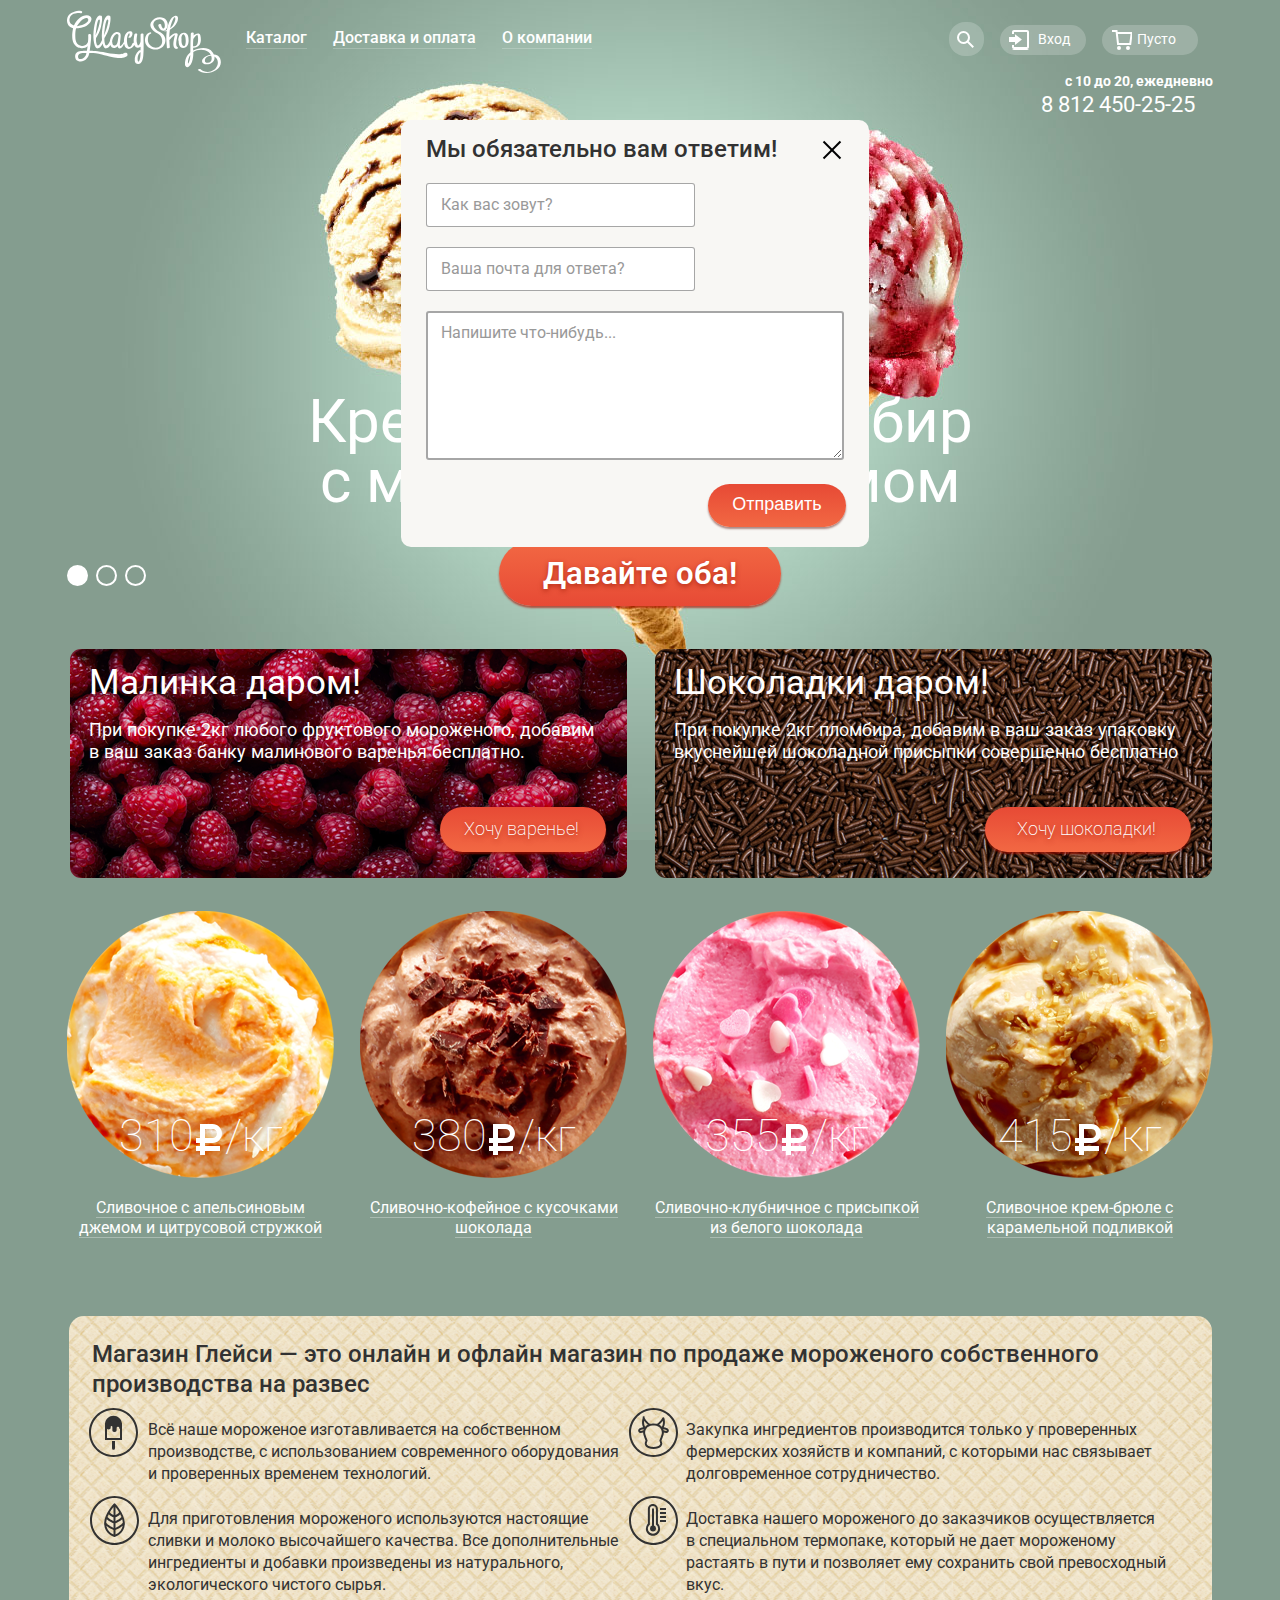
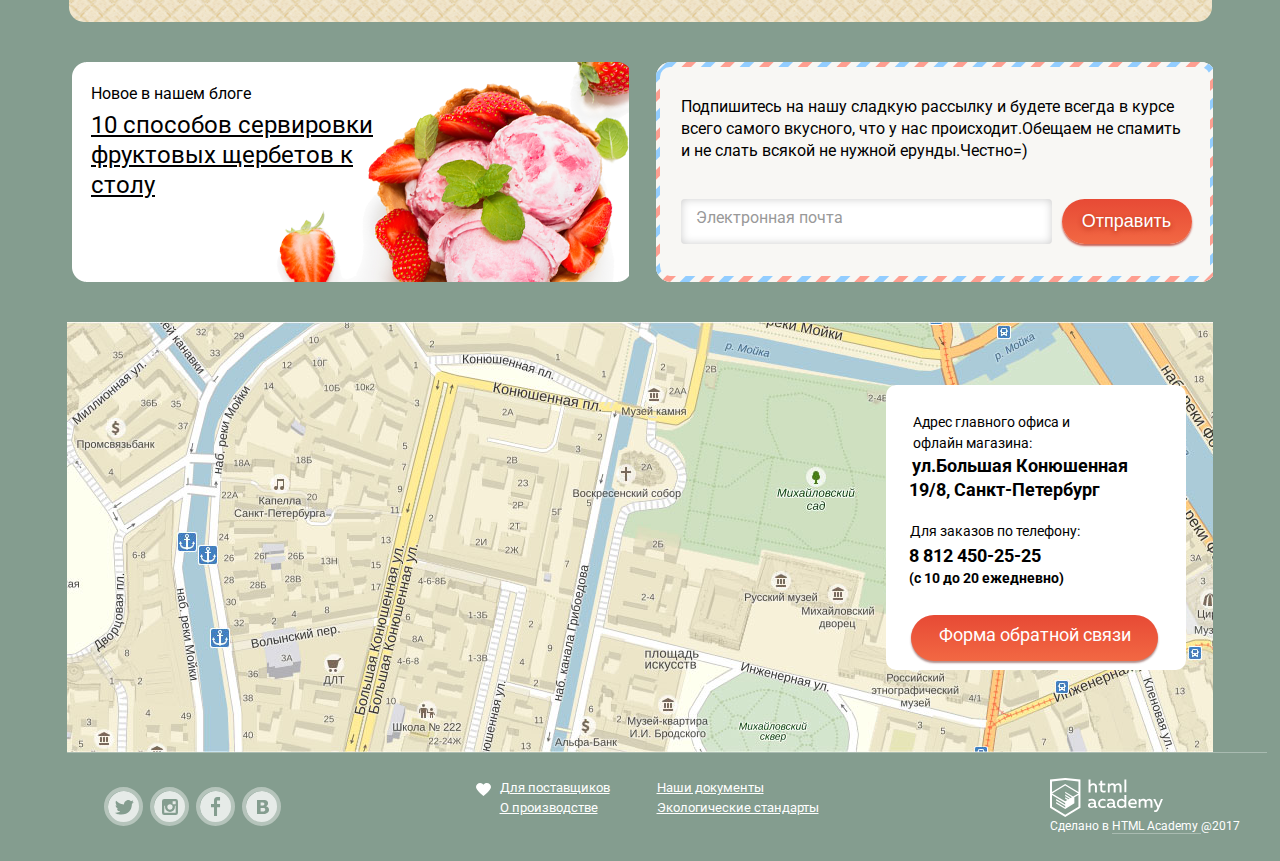
==== commit e057376f: "Cортировка" ====
--- a/index.html
+++ b/index.html
@@ -73,7 +73,7 @@
           </div>
         </div>
         <div class="buttons-common-wrap">
-          <a class="btn btn-basket btn-basket-active" href="#">Пусто</a>
+          <a class="btn btn-basket" href="#">Пусто</a>
         </div>
       </div>
     </header>
@@ -249,7 +249,7 @@
     </footer>
   </div>
 </div>
-<div class="feedback feedback-hide">
+<section class=" modal modal-feedback feedback-show">
   <p class="answer">Мы обязательно вам ответим!</p>
   <form action="#" method="get">
     <div class="input-field input-field-feedback">
@@ -265,8 +265,8 @@
       <label for="feedback-text" class="feedback-message">Напишите что-нибудь...</label>
     </div>
     <input class="btn btn-submit" type="submit" value="Отправить">
-    <button class="feedback-close"></button>
   </form>
-</div>
+  <button class="modal-feedback-close">Закрыть</button>
+</section>
 </body>
 </html>
--- a/css/style.css
+++ b/css/style.css
@@ -296,7 +296,7 @@
   display: flex;
   flex-direction: row;
   position: relative;
-  left: 17px;
+  left: 14px;
   top: 5px;
   width: 284px;
   min-height: 34px;
@@ -424,7 +424,7 @@
   line-height: 24px;
   color: #999999;
 }
-
+/*
 input[type="text"]:focus {
   padding-top: 6px;
   padding-bottom: 5px;
@@ -440,16 +440,45 @@
   line-height: 13px;
   color: #5b9ddf;
 }
-
-/*
-input[type="password"]:not(.label-hide):focus + label{
-  position: absolute;
-  top: -15px;
+*/
+
+.field-newsletter {
+  display: flex;
+  flex-grow: 1;
+  margin-right: 10px;
+  padding-top: 8px;
+  padding-bottom: 8px;
+  padding-left: 15px;
+  box-shadow: 0 0 10px 0 rgba(0, 0, 0, 0.2) inset;
+  border: none;
+  border-radius: 4px;
+  min-height: 24px;
+}
+
+.field-newsletter:hover {
+  border: 2px solid rgba(56, 74, 93, 0.48);
+}
+
+.email-label {
+  position: absolute;
   left: 15px;
+  top: 7px;
+  color: #999999;
+  font-size: 16px;
+  line-height: 24px;
+  display: block;
+}
+
+.field-newsletter:focus + .email-label{
+  display: block;
+  position: absolute;
   font-size: 11px;
-  line-height: 13px;
-  color: #5b9ddf;    
-}*/
+  color: #5b9ddf;
+  top: -23px;
+  left: 14px;
+}
+
+
 .search-field {
   width: 267px;
   padding-top: 5px;
@@ -493,7 +522,7 @@
   text-decoration: none;
   color: #ffffff;
   font-size: 14px;
-  background: rgba(255,255,255,.2);
+  background: rgba(255, 255, 255, .2);
   margin: 0px;
   padding: 6px;
   border-radius: 16px;
@@ -505,7 +534,7 @@
   padding-bottom: 12px;
   padding-left: 16px;
   font-size: 0px;
-  background: rgba(255,255,255,.2);
+  background: rgba(255, 255, 255, .2);
 }
 
 .btn-search:hover {
@@ -537,8 +566,8 @@
 
 .buttons-common-search .btn-basket {
   padding-top: 6px;
-  padding-right: 33px;
-  padding-left: 41px;
+  padding-right: 22px;
+  padding-left: 35px;
   padding-bottom: 8px;
 
 }
@@ -577,11 +606,11 @@
   background-color: #f8f7f4;
 }
 
-.btn.btn-basket {
+/*.btn.btn-basket {
   color: #ffffff;
-  background: rgba(255,255,255,.2);
-}
-
+  background: rgba(255, 255, 255, .2);
+}
+*/
 .btn.btn-basket::before {
   position: absolute;
   content: " ";
@@ -594,7 +623,7 @@
   margin: 5px;
 }
 
-.btn-basket:hover::before {
+.btn.btn-basket-active::before {
   position: absolute;
   content: " ";
   left: 166px;
@@ -606,21 +635,11 @@
   margin: 5px;
 }
 
-.btn-basket:hover {
-  color: #000000;
-  background-color: #f8f7f4;
-}
-
 .btn-basket-active {
   padding-left: 44px;
   padding-right: 16px;
   color: #323232;
   background-color: #f8f7f4;
-}
-
-.btn-basket-active::before {
-  background-position: -1px -20px;
-  background-image: url(../img/basket-red.svg);
 }
 
 .contacts {
@@ -736,111 +755,45 @@
   flex-direction: row;
   justify-content: space-between;
 }
-
-.item,
-.item-hover-content {
+/*Мороженки*/
+.item {
   position: relative;
   display: inline-block;
   width: 267px;
   margin-bottom: 48px;
   text-align: center;
   vertical-align: top;
-  min-height: 322px;
-}
-
-.item-hover-content {
-  margin-bottom: -22px;
+}
+
+.item::before {
+  display: none;
+  content: "";
+  position: absolute;
+  top: -10px;
+  left: -10px;
+  right: -10px;
+  bottom: -65px;
+  background-color: rgba(248, 247, 244, 0.3);
+  border-radius: 5px;
+  z-index: 1;
+  box-shadow: 0 20px 20px rgba(50, 50, 50, 0.3);
+  padding-bottom: 20px;
+}
+
+.item:hover .btn-item-hover,
+.item:hover::before {
+  display: block;
 }
 
 .item-hover {
-  position: absolute;
-  top: 2px;
-  left: -6px;
-  width: 277px;
-  padding: 0;
-  border-radius: 5px;
-  z-index: 45;
-}
-
-.bestseller-items .item::after {
-  content: "";
-  position: absolute;
-  left: -1px;
-  top: 8px;
-  width: 61px;
-  height: 61px;
-  background-image: url(../img/hit.svg);
-  z-index: 50;
-}
-
-.item-hover-img {
-  border-radius: 50%;
-}
-
-.item:hover .item-hover {
-  background:  rgba(255,255,255,.2);
-  box-shadow: 0 20px 20px rgba(0,0,0,.4);
-  z-index: 50;
-  min-height: 353px;
-}
-
-.item:hover .btn-item-hover {
-  display: inline-block;
-  vertical-align: top;
-  z-index: 55;
+  position: relative;
 }
 
 .btn-item-hover {
   position: absolute;
-  left: 38px;
-  bottom: 21px;
+  bottom: -48px;
+  left: 10%;
   display: none;
-  width: 170px;
-  padding: 11px 15px 1px 15px;
-  font-size: 18px;
-  line-height: 24px;
-  min-height: 34px;
-}
-
-.item-hover-content {
-  top: 5px;
-  left: 5px;
-}
-
-.item-price {
-  position: relative;
-  text-align: left;
-  top: -110px;
-  left: -1px;
-  font-size: 45px;
-  font-weight: 100;
-  line-height: 45px;
-}
-
-.rouble {
-  vertical-align: bottom;
-}
-
-.item-price-link {
-  position: relative;
-  top: -126px;
-  color: #fff;
-  font-size: 16px;
-  border-bottom: 1px solid #a9bbb1;
-  text-decoration: none;
-}
-
-.item-price-link:hover {
-  color: #ffbc9e;
-  border-bottom-color: #a7a294;
-}
-
-.item-price-link:active {
-  color: #bdab96;
-  border-bottom-color: #a7a294;
-}
-
-.btn-item-hover {
   border-radius: 23px;
   margin: 0 auto;
   padding: 10px 25px 11px 21px;
@@ -854,6 +807,7 @@
   background: linear-gradient(to top, #f26843, #e74a35);
   box-shadow: 0 2px 2px rgba(172, 16, 0, 0.64);
   text-shadow: 0 2px 5px rgba(160, 32, 11, 0.76);
+  z-index: 2;
 }
 
 .btn-item-hover:hover {
@@ -864,6 +818,43 @@
 .btn-item-hover:active {
   background: linear-gradient(to top, #d84732, #e1613e);
   box-shadow: inset 0 2px 2px rgba(172, 16, 0, 1);
+}
+
+.item-hover-img {
+  border-radius: 50%;
+}
+
+.item-price {
+  position: relative;
+  top: -70px;
+  font-size: 45px;
+  font-weight: 100;
+  line-height: 45px;
+  margin: 0;
+}
+
+.rouble {
+  vertical-align: bottom;
+}
+
+.item-price-link {
+  position: relative;
+  top: -30px;
+  color: #fff;
+  font-size: 16px;
+  border-bottom: 1px solid #a9bbb1;
+  text-decoration: none;
+  z-index: 2;
+}
+
+.item-price-link:hover {
+  color: #ffbc9e;
+  border-bottom-color: #a7a294;
+}
+
+.item-price-link:active {
+  color: #bdab96;
+  border-bottom-color: #a7a294;
 }
 
 /* О магазине Глейси*/
@@ -1038,33 +1029,6 @@
   margin: 0;
   padding: 0;
   vertical-align: top;
-}
-
-.field-newsletter {
-  display: flex;
-  flex-grow: 1;
-  margin-right: 10px;
-  padding-top: 8px;
-  padding-bottom: 8px;
-  padding-left: 15px;
-  box-shadow: 0 0 10px 0 rgba(0, 0, 0, 0.2) inset;
-  border: none;
-  border-radius: 4px;
-  min-height: 24px;
-}
-
-.field-newsletter:hover {
-  border: 2px solid rgba(56, 74, 93, 0.48);
-}
-
-.email-label {
-  position: absolute;
-  left: 15px;
-  top: 7px;
-  color: #999999;
-  font-size: 16px;
-  line-height: 24px;
-  display: block;
 }
 
 .btn-send {
@@ -1200,24 +1164,36 @@
 }
 
 /*Форма обратной связи*/
-.feedback {
-  display: none;
+.modal {
+  border-radius: 10px;
+  background-color: #f8f7f4;
+}
+
+.modal-show {
+  display: block;
+}
+
+.modal-feedback {
   position: fixed;
-  top: 50%;
+  z-index: 13;
+  top: 120px;
   left: 50%;
-  width: 429px;
-  padding: 17px 24px 26px 26px;
+  margin-left: -239px;
+  padding-top: 15px;
+  padding-right: 25px;
+  padding-bottom: 27px;
+  padding-left: 25px;
+}
+
+.answer {
+  margin: 0;
+  margin-bottom: 20px;
+  padding: 0;
+  font-size: 24px;
   color: #323232;
-  background-color: #f8f7f4;
-  border-radius: 9px;
-  min-height: 390px;
-  -webkit-transform: translateX(-50%) translateY(-50%);
-  transform: translateX(-50%) translateY(-50%);
-  z-index: 300;
-}
-
-.answer {
   font-size: 24px;
+  font-weight: 500;
+  line-height: 28px;
 }
 
 .feedback-name, .feedback-email {
@@ -1233,7 +1209,7 @@
 
 .name-user,
 .email-answer,
-.feedback-message {
+.feedback-message{
   position: absolute;
   top: 10px;
   left: 15px;
@@ -1247,10 +1223,47 @@
 .feedback-text {
   width: 410px;
   height: 141px;
-  margin-bottom: 16px;
+  margin-bottom: 60px;
   overflow: auto;
   border-radius: 3px;
   border: 2px solid rgba(70, 70, 70, 0.48);
+}
+
+.modal-feedback-close {
+  position: absolute;
+  top: 18px;
+  right: 14px;
+  width: 24px;
+  height: 24px;
+  cursor: pointer;
+  border: none;
+  background: 0 0;
+  font-size: 0;
+  outline: none;
+}
+
+.modal-feedback-close::before {
+  position: absolute;
+  top: 0;
+  left: 0;
+  display: block;
+  width: 2px;
+  height: 24px;
+  content: "";
+  background: #000000;
+  transform: rotate(45deg);
+}
+
+.modal-feedback-close::after {
+  position: absolute;
+  top: 0;
+  left: 0;
+  display: block;
+  width: 2px;
+  height: 24px;
+  content: "";
+  background: #000000;
+  transform: rotate(-45deg);
 }
 
 .btn-submit {
@@ -1285,57 +1298,6 @@
   box-shadow: inset 0 2px 2px rgba(172, 16, 0, 1);
 }
 
-.feedback-close {
-  position: absolute;
-  top: 15px;
-  right: 15px;
-  display: inline-block;
-  width: 17px;
-  height: 17px;
-  margin: 0;
-  padding: 0;
-  background-color: inherit;
-  background-image: url(../img/cross-big.svg);
-  border: 0;
-  vertical-align: top;
-}
-
-/*
-.feedback-show {
-  display: block;
-  -webkit-animation: bounce 0.6s;
-  animation: bounce 0.6s;
-}
-
-.feedback-hide {
-  display: none;
-}
-
-
-
-.overlay-feedback-show {
-  display: block;
-}
-/*
-.overlay-feedback-hide{
-  display: none;
-}
-
-.overlay-feedback{
-  position: fixed;
-  top: 0;
-  left: 0;
-  width: 100%;
-  height: 100%;
-  background-color: black;
-  opacity: 0.3;
-  z-index: 250;  
-}
-/*
-.overlay-feedback-show {
-  display: block;
-}
-*/
 .main-footer {
   width: 1200px;
   margin: 0 auto;
@@ -1477,6 +1439,13 @@
 }
 
 /*Каталог*/
+
+.active-menu{
+  background: #d07058;
+  text-decoration: none;
+  border-radius: 20px;
+}
+
 .common-buttons-form {
   position: absolute;
   margin: 0;
@@ -1484,10 +1453,10 @@
   box-shadow: 0 20px 20px 0 rgba(0, 0, 0, .6);
   border-radius: 5px;
   background-color: #f8f7f4;
+  display: none;
 }
 
 .common-buttons-form-backet {
-  display: none;
   top: 49px;
   right: 0;
   width: 509px;
@@ -1498,6 +1467,11 @@
   min-height: 203px;
   z-index: 230;
 }
+
+.buttons-common-wrap:hover .common-buttons-form {
+  display: block;
+}
+
 
 .basket-item {
   display: flex;
@@ -1633,7 +1607,7 @@
 }
 
 .catalog-menu-item {
-  margin-right: 5px;
+  margin-right: 10px;
   color: #e4e9e6;
 }
 
@@ -1658,57 +1632,159 @@
 
 .filters {
   display: flex;
-  flex-direction: column;
-}
-
-.filters-label {
+  flex-direction: row;
   width: 1146px;
-  height: 132px;
-  display: flex;
-  flex-direction: row;
   flex-wrap: wrap;
 }
+
 /*Сортировка*/
+.sorting {
+  margin-left: 14px;
+}
+
 .wrap-select-sort {
+  position: relative;
   margin-right: 6px;
   margin-left: -5px;
+  margin-bottom: 13px;
+  cursor: pointer;
 }
 
 .sort {
-  padding: 6px 7px 8px 9px;
+  -webkit-appearance: none;
+  -moz-appearance: none;
+  appearance: none;
+  padding: 8px 35px 11px 19px;
   border-radius: 20px;
   background: #a9bab0;
   color: #ffffff;
   font-size: 16px;
 }
 
-.sort:hover {
-  color:#000000;
-}
-
-/*Цена*/
+.wrap-select-sort::after {
+  content:"";
+  position: absolute;
+  border-left: 5px solid transparent;
+  border-right: 5px solid transparent;
+  border-top: 10px solid white;
+  top: 14px;
+  right: 17px;
+  width: 0;
+  height: 0;
+}
+
+.wrap-select-sort:hover::after {
+  content:"";
+  position: absolute;
+  border-left: 5px solid transparent;
+  border-right: 5px solid transparent;
+  border-top: 10px solid black;
+  top: 14px;
+  right: 17px;
+  width: 0;
+  height: 0;
+}
+
+select[name=sort]:hover {
+  background-color: #ffffff;
+  color: #000000;
+}
+
+.filter-title-price {
+  border: none;
+  padding: 0;
+  margin: 0;
+}
+
+/*Ползунки*/
+
+.ranges {
+  position: relative;
+  width: 215px;
+  margin: 0 15px 0 0;
+  padding: 0;
+  border: 0;
+}
+
 .price {
-  width: 200px;
-  padding: 20px 7px 13px 9px;
-  border-radius: 20px;
-  background: #a9bab0;
-}
-
-.range-controls .scale {
-  height: 2px;
-  background: rgba(255, 255, 255, 0.3);
-}
-
-.range-controls .bar {
-  width: 60%;
+  display: flex;
+  flex-direction: row;
+  margin-left: 20px;
+  font-size: 14px;
+  color: #ffffff;
+}
+
+.price-controls {
+  position: relative;
+}
+
+.input-min-price,
+.input-max-price {
+  width: 50px;
+  padding: 0;
+  background: inherit;
+  border: 0;
+  color: #ffffff;
+}
+
+.min-price {
+  margin-left: 5px;
+}
+
+.max-price {
+  margin-left: 15px;
+}
+
+.price-controls::after {
+  content: "";
+  position: absolute;
+  top: 45%;
+  left: 51%;
+  width: 7px;
   height: 2px;
   background: #ffffff;
-  margin-left: 30px;
+  transform: translate(-50%, -50%);
+}
+
+.range-controls {
+  position: relative;
+  height: 20px;
+  width: 218px;
+  background-color: #a9bab0;
+  border-radius: 50px;
+  padding-top: 10px;
+  padding-right: 1px;
+  padding-bottom: 9px;
+  margin-left: 8px;
+}
+
+.range-controls .scale {
+  position: relative;
+  width: 175px;
+  height: 4px;
+  background: rgba(255, 255, 255, .3);
+  margin: 0 auto;
+  top: 7px;
+}
+
+.range-controls .bar {
+  width: 103px;
+  height: 4px;
+  background: #fff;
+  margin-left: 25px;
+}
+
+.range-toggle-min {
+  left: 132px;
+}
+
+.range-toggle-max {
+  left: 33px;
 }
 
 .range-toggle {
   position: absolute;
-  top: 216px;
+  top: 10px;
   width: 4px;
   height: 4px;
   background: #ababab;
@@ -1718,50 +1794,132 @@
   cursor: pointer;
 }
 
-.range-toggle-min {
-  left: 311px;
-}
-
-.range-toggle-max {
-  left: 32%;
-}
-
 .fat-content {
   border: none;
   padding: 0;
   margin-left: 10px;
 }
 
+.filter-title {
+  margin-left: 17px;
+}
+
 .product-fillers {
   border: none;
 }
 
 .container-buttons {
   background: #a9bab0;
-  padding: 8px;
   border-radius: 20px;
-}
-
-.container-buttons-fat {
-  width: 400px;
+  padding: 10px 8px 9px 9px;
+  margin-left: 2px;
+  cursor: pointer;
+}
+
+.checked-label {
+  position: relative;
+  padding-left: 38px;
+  padding-right: 14px;
+  cursor: pointer;
+}
+
+.checked-label::after {
+  content:" ";
+  position: absolute;
+  width: 20px;
+  height: 20px;
+  border: 2px solid white;
+  border-radius: 50px;
+  top: -1px;
+  left: 7px;
+  box-sizing: border-box;
+  cursor: pointer;
+}
+
+.checked-label::before {
+  content:" ";
+  position: absolute;
+  width: 12px;
+  height: 12px;
+  background: white;
+  border-radius: 50px;
+  top: 3px;
+  left: 11px;
+  display: none;
+  cursor: pointer;
+}
+
+input[type="radio"] {
+  display: none;
+}
+
+input[type="radio"]:checked + .checked-label::before {
+  display: block;
+}
+
+/*Наполнители*/
+input[type="checkbox"] {
+  display: none;
+}
+
+.filter-checkbox-label {
+  position: relative;
+  margin-right: 24px;
+  padding-left: 26px;
+  cursor: pointer;
+}
+
+.filter-checkbox-label::after{
+  content: "";
+  position: absolute;
+  left: -5px;
+  top:0;
+  width: 18px;
+  height: 18px;
+  border: 1px solid white;
+  border-radius: 3px;
+  cursor: pointer;
+}
+
+.filter-checkbox-label::before {
+  content: " ";
+  position: absolute;
+  left: -9px;
+  top: -2px;
+  width: 27px;
+  height: 22px;
+  background: url(../img/checkbox-on.svg);
+  display: none;
+  cursor: pointer;
+}
+
+input[type="checkbox"]:checked +.filter-checkbox-label::before {
+  display: block;
 }
 
 .container-buttons-fillers {
-  width: 650px;
+  display: flex;
+  flex-direction: row;
+  font-size: 16px;
+  padding-top: 10px;
+  padding-right: 5px;
+  padding-bottom: 10px;
+  padding-left: 21px;
   margin-left: -15px;
+  cursor: pointer;
 }
 
 .btn-filter {
-  position: relative;
-  top: -8px;
   width: 140px;
-  margin: 34px 0 0 11px;
+  margin: 26px 0 0 1px;
   padding: 2px 26px 3px 28px;
   background-color: #a9bab0;
   color: #ffffff;
   border: 2px solid #ffffff;
   border-radius: 20px;
   font-size: 16px;
+  height: 36px;
+  cursor: pointer;
 }
 
 .btn-filter:hover {
@@ -1769,70 +1927,8 @@
   background-color: #ffffff;
 
 }
+
 /*
-.filter-title {
-  font-weight: 500;
-  font-size: 14px;
-  line-height: 16px;
-  margin-left: 14px;
-}
-
-.wrap-select-sort {
-  width: 193px;
-  margin: 5px 0 0;
-  padding: 0;
-  overflow: hidden;
-  border-radius: 18px;
-  min-height: 17px;
-  margin-left: -6px;
-}
-select[name=sort] {
-  width: 330px;
-  margin: 0;
-  padding: 8px 22px 7px 11px;
-  background-color: #a9bab0;
-  background-image: url(../img/catalog/select-arrow.svg);
-  background-repeat: no-repeat;
-  background-position: 170px center;
-  border: 0;
-  min-height: 32px;
-  font-size: 16px;
-  font-weight: 700;
-  color: #ffffff;
-}
-
-select[name=sort] {
-  width: 330px;
-  margin: 0;
-  padding: 8px 22px 7px 11px;
-  background-color: #a9bab0;
-  background-image: url(../img/catalog/select-arrow.svg);
-  background-repeat: no-repeat;
-  background-position: 170px center;
-  border: 0;
-  min-height: 32px;
-  font-size: 16px;
-  font-weight: 700;
-  color: #ffffff;
-}
-
-select[name=sort]:hover {
-  color: #000;
-  background-color: #fff;
-  width: 193px;
-  margin: 0;
-  padding: 8px 22px 7px 11px;
-  background-color: #ffffff;
-  font-size: 16px;
-  font-weight: 700;
-  color: #000000;
-  background-image: url(../img/catalog/select-arrow.svg);
-  background-repeat: no-repeat;
-  background-position: 170px center;
-  border: 0;
-  min-height: 32px;
-}
-
 .filter-title-price {
   width: 218px;
   height: 58px;
@@ -2046,6 +2142,7 @@
 .pagination-pages {
   display: flex;
   flex-direction: row;
+  justify-content: flex-end;
   margin: 0;
   padding: 0;
   list-style: none;
@@ -2079,7 +2176,7 @@
   border-radius: 50%;
 }
 
-.icon-left{
+.icon-left {
   transform: rotate(180deg);
 }
 
@@ -2105,7 +2202,7 @@
 .basket-item-worth{
   display: inline-block;
   padding-top: 8px;
-  vertical-align: top;   
+  vertical-align: top;
 }
 
 
@@ -2144,5 +2241,5 @@
 .basket-item-title:last-of-type{
   margin-right: 27px;
   margin-top: 18px;
-  font-weight: initial; 
+  font-weight: initial;
 }*/
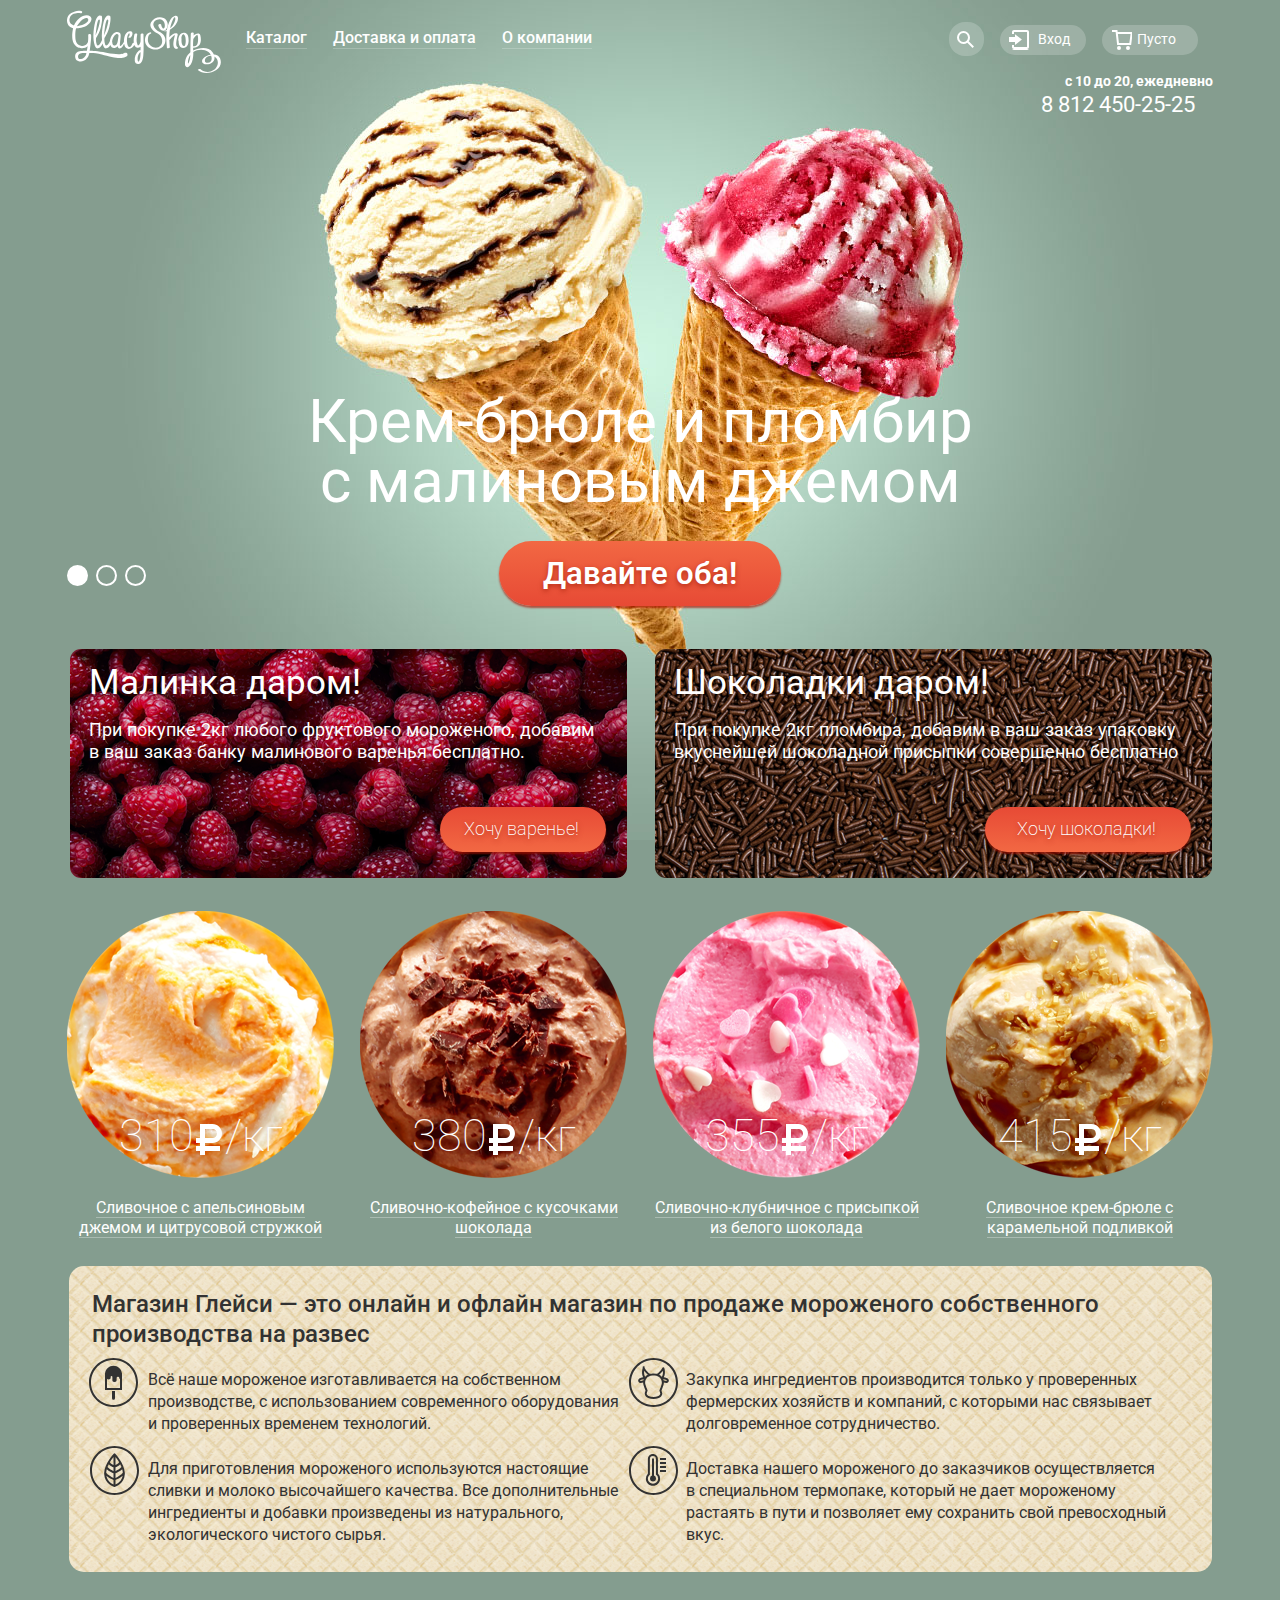
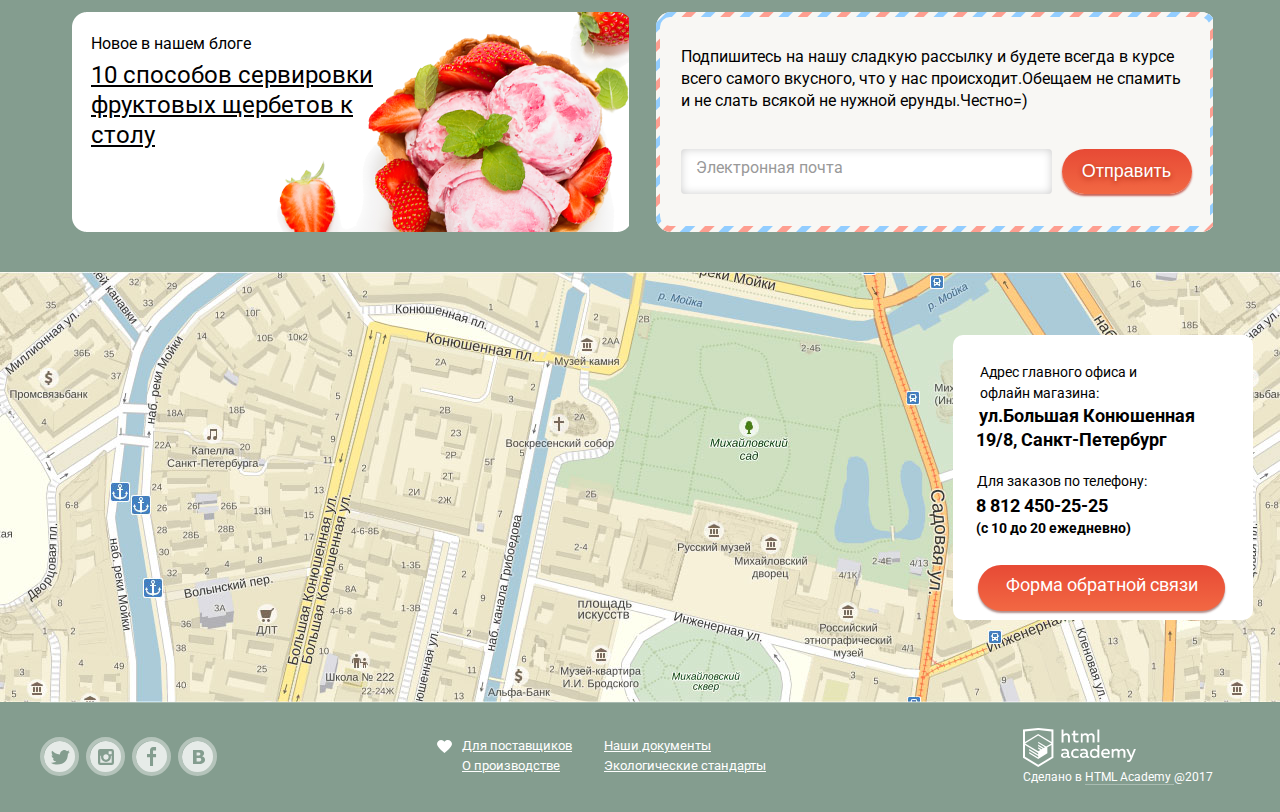
==== commit bbdd217a: "Модальное окно" ====
--- a/index.html
+++ b/index.html
@@ -59,7 +59,7 @@
           <div class="buttons-common-form buttons-common-form-login">
             <form action="#" method="get">
               <div class="input-field-form buttons-common-input-field">
-                <input id="login" type="email" name="login" class="email-field"><label for="login" class="email">Электронная почта</label>
+                <input id="email" type="email" name="email" class="email-field"><label for="email" class="email">Электронная почта</label>
               </div>
               <div class="input-field-form buttons-common-input-field">
                 <input id="password" type="password" name="password" class="password-field"><label for="password" class="password">Пароль</label>
@@ -203,10 +203,11 @@
         </div>
       </section>
     </div>
+  </div>
     <div class="map">
       <iframe
         src="https://www.google.com/maps/embed?pb=!1m18!1m12!1m3!1d1998.6037872533238!2d30.320858715892292!3d59.938716481876206!2m3!1f0!2f0!3f0!3m2!1i1024!2i768!4f13.1!3m3!1m2!1s0x4696310fca145cc1%3A0x42b32648d8238007!2z0JHQvtC70YzRiNCw0Y8g0JrQvtC90Y7RiNC10L3QvdCw0Y8g0YPQuy4sIDE5LzgsINCh0LDQvdC60YIt0J_QtdGC0LXRgNCx0YPRgNCzLCDQoNC-0YHRgdC40Y8sIDE5MTE4Ng!5e0!3m2!1sru!2sus!4v1540021735302"
-       width="1146" height="430" frameborder="0" style="border:0" allowfullscreen>
+      frameborder="0" style="border:0" allowfullscreen>
       </iframe>
       <section class="booking-form">
         <p class="office-adress">Адрес главного офиса и офлайн магазина:</p>
@@ -230,7 +231,7 @@
       </section>
       <section class="footer-documentation">
         <div class="documents">
-          <a href="#" class="documents">Для поставщиков</a>
+          <a href="#" class="documents documents-providers">Для поставщиков</a>
           <a href="#" class="documents">О производстве</a>
         </div>
         <div class="footer-documents-standards">  
@@ -247,7 +248,6 @@
         </p>
       </section>
     </footer>
-  </div>
 </div>
 <section class=" modal modal-feedback feedback-show">
   <p class="answer">Мы обязательно вам ответим!</p>
--- a/css/style.css
+++ b/css/style.css
@@ -338,6 +338,7 @@
   line-height: 24px;
   color: #323232;
   border: 1px solid rgba(70, 70, 70, 0.48);
+  box-shadow: 0 0 10px 0 rgba(0, 0, 0, 0.2) inset;
   border-radius: 3px;
   min-height: 29px;
   outline: none;
@@ -424,23 +425,15 @@
   line-height: 24px;
   color: #999999;
 }
-/*
-input[type="text"]:focus {
-  padding-top: 6px;
-  padding-bottom: 5px;
-  padding-left: 13px;
-  border: 2px solid rgba(46, 136, 228, 0.48);
-}
-
-input[type="text"]:not(.label-hide):focus + label {
-  position: absolute;
-  top: -15px;
-  left: 15px;
+
+.search-field:focus + .search{
+  display: block;
+  position: absolute;
   font-size: 11px;
-  line-height: 13px;
   color: #5b9ddf;
-}
-*/
+  top: -20px;
+  left: 10px;
+}
 
 .field-newsletter {
   display: flex;
@@ -477,7 +470,6 @@
   top: -23px;
   left: 14px;
 }
-
 
 .search-field {
   width: 267px;
@@ -498,7 +490,7 @@
   border: 2px solid rgba(56, 74, 93, 0.48);
 }
 
-.password {
+.email {
   position: absolute;
   top: 30px;
   left: 34px;
@@ -508,7 +500,16 @@
   cursor: text;
 }
 
-.email {
+.email-field:focus + .email{
+  display: block;
+  position: absolute;
+  font-size: 11px;
+  color: #5b9ddf;
+  top: 0px;
+  left: 30px;
+}
+
+.password {
   position: absolute;
   top: 94px;
   left: 34px;
@@ -516,6 +517,15 @@
   line-height: 24px;
   color: #999999;
   cursor: text;
+}
+
+.password-field:focus +.password {
+  display: block;
+  position: absolute;
+  font-size: 11px;
+  color: #5b9ddf;
+  top: 65px;
+  left: 30px;
 }
 
 .btn {
@@ -606,11 +616,6 @@
   background-color: #f8f7f4;
 }
 
-/*.btn.btn-basket {
-  color: #ffffff;
-  background: rgba(255, 255, 255, .2);
-}
-*/
 .btn.btn-basket::before {
   position: absolute;
   content: " ";
@@ -760,7 +765,7 @@
   position: relative;
   display: inline-block;
   width: 267px;
-  margin-bottom: 48px;
+  margin-bottom: -2px;
   text-align: center;
   vertical-align: top;
 }
@@ -1056,25 +1061,12 @@
 
 .map {
   position: relative;
-  width: 1146px;
   height: 430px;
   margin-top: 40px;
   background-color: #e9e1c2;
   background-image: url(../img/map.jpg);
 }
 
-/*
-.map::after{
-  content: "";
-  width: 80px;
-  height: 140px;
-  position: absolute;
-  top: 138px;
-  left: 268px;
-  background-image: url(../img/pin.svg);
-  background-repeat: no-repeat;
-}
-*/
 .booking-form {
   position: absolute;
   top: 0;
@@ -1174,11 +1166,12 @@
 }
 
 .modal-feedback {
+  display: none;
   position: fixed;
   z-index: 13;
-  top: 120px;
+  top: 50%;
   left: 50%;
-  margin-left: -239px;
+  transform: translate(-50%, -50%);
   padding-top: 15px;
   padding-right: 25px;
   padding-bottom: 27px;
@@ -1221,6 +1214,7 @@
 }
 
 .feedback-text {
+  resize: none;
   width: 410px;
   height: 141px;
   margin-bottom: 60px;
@@ -1305,7 +1299,6 @@
   padding-bottom: 25px;
   display: flex;
   flex-direction: row;
-  justify-content: space-between;
   border-top: 1px solid #a9bbb1;
 }
 
@@ -1314,7 +1307,7 @@
   display: flex;
   flex-direction: row;
   margin-top: 9px;
-  margin-left: 37px;
+  margin-right: 122px;
   margin-bottom: 10px;
 }
 
@@ -1360,24 +1353,28 @@
 }
 
 .footer-documentation {
+  position: relative;
   display: flex;
   flex-direction: row;
-}
-
-.footer-documentation:after {
+  padding-top: 8px;
+}
+
+.documents-providers::before {
+  position: absolute;
+  right: 314px;
+  top: 12px;
   content: "";
+  background-image: url(../img/heart.svg);
   width: 15px;
   height: 13px;
-  background-image: url(../img/heart.svg);
-  position: relative;
-  right: 335px;
-  bottom: -5px;
+
+
 }
 
 .footer-documents-standards {
   display: flex;
   flex-direction: column;
-  margin-left: 63px;
+  margin-left: 32px;
 }
 
 .documents {
@@ -1385,7 +1382,6 @@
   flex-direction: column;
   font-size: 13px;
   color: white;
-  margin-right: -8px;
 }
 
 .documents:active {
@@ -1399,10 +1395,9 @@
 }
 
 .footer-copyright {
-  margin-left: 129px;
+  margin:auto;
   margin-right: 27px;
   font-size: 12px;
-  line-height: 18px;
 }
 
 .logo-academy {
@@ -1471,67 +1466,62 @@
 .buttons-common-wrap:hover .common-buttons-form {
   display: block;
 }
-
-
+/*Корзина с товаром*/
 .basket-item {
   display: flex;
   flex-direction: row;
-  padding-bottom: 11px;
-  min-height: 32px;
+  justify-content: space-between;
+  margin-bottom: 15px;
+}
+
+.basket-item-last {
+  margin-top: 15px;
+  padding-bottom: 10px;
+  border-bottom: 1px solid #cacac7;
+}
+
+.basket-item-delete {
+  position: relative;
+  top: 5px;
+  left: 3px;
+  border: 0;
+  background-color: inherit;
+  padding: 0;
+  width: 10px;
+  height: 10px;
 }
 
 .basket-item-title {
-  display: flex;
-  flex-direction: row-reverse;
-  width: 284px;
-  margin-right: 22px;
-  margin-left: 0px;
-  margin-top: -12px;
-  padding-top: 20px;
-  padding-left: 5px;
-  padding-right: 5px;
-  padding-bottom: 1px;
-}
-
-.basket-item1 {
-  position: relative;
-  top: -7px;
-  left: -13px;
-  width: 33px;
-  height: 33px;
-  margin-right: 1px;
-  border-radius: 50%;
+  width: 220px;
+  margin-left: 0;
+  margin-right: 10px;
+  margin-top: 9px;
+  margin-bottom: 5px;
 }
 
 .basket-item2 {
-  position: relative;
-  top: -7px;
-  left: 20px;
-  border-radius: 50%;
-  margin-right: 32px;
-}
-
+  margin-left: 2px;
+  margin-top: 4px;
+}
+
+.basket-item-count {
+  margin-right: 10px;
+  margin-top: 10px;
+}
 .basket-item-worth {
-  margin-top: 8px;
-}
-
-.basket-item-count {
-  margin-top: 8px;
-  margin-right: 24px;
-}
-
-.cost-per-kg {
-  color: #999999;
-}
-
-.basket-item-last {
-  padding-bottom: 14px;
-  border-bottom: 1px solid #cacac7;
+  margin-right: 17px;
+  margin-top: 11px;
+}
+
+.total {
+  text-align: right;
+  font-size: 15px;
+  color: #333333;
 }
 
 .btn-total {
   border-radius: 23px;
-  padding: 10px 21px 11px 19px;
+  padding: 9px 10px 11px 10px;
   font-weight: 200;
   font-size: 18px;
   line-height: 24px;
@@ -1557,41 +1547,7 @@
   display: block;
   width: 150px;
   margin-left: auto;
-  margin-top: 25px;
-}
-
-.total {
-  display: flex;
-  flex-direction: row-reverse;
-  margin-top: 20px;
-  margin-right: 15px;
-  font-size: 15px;
-  font-weight: 700;
-}
-
-.basket-item-delete {
-  width: 13px;
-  height: 13px;
-  font-size: 0;
-  border: 0;
-  cursor: pointer;
-  background-color: #f8f7f4;
-}
-
-.basket-item-delete {
-  background-image: url(../img/cross-small.svg);
-  background-repeat: no-repeat;
-  position: absolute;
-  top: 32px;
-  left: 21px;
-}
-
-.basket-item-delete-last {
-  background-image: url(../img/cross-small.svg);
-  background-repeat: no-repeat;
-  position: absolute;
-  top: 87px;
-  left: 21px;
+  margin-top: 14px;
 }
 
 .breadcrumbs {
@@ -1616,10 +1572,29 @@
   color: #e4e9e6;
   border-bottom: 1px solid #a9bbb1;
   text-decoration: none;
+  margin-right: 8px;
 }
 
 .catalog-menu-link:hover {
   color: #ffbc9e;
+}
+
+.catalog-menu-link::after{
+  position: absolute;
+  top: 97px;
+  left: 231px;
+  content: "»";
+  font-size: 14px;
+  color: #e4e9e6;
+}
+
+.catalog-menu-link::before {
+  position: absolute;
+  top: 97px;
+  left: 160px;
+  content: "»";
+  font-size: 14px;
+  color: #e4e9e6;
 }
 
 .ice-cream {
@@ -1928,199 +1903,6 @@
 
 }
 
-/*
-.filter-title-price {
-  width: 218px;
-  height: 58px;
-  margin-left: 14px;
-  margin-right: 14px;
-  font-weight: 500;
-  font-size: 14px;
-  line-height: 16px;
-}
-
-.filter-cost {
-  position: relative;
-  width: 218px;
-  height: 37px;
-  margin-top: 5px;
-  background-color: #a9bab0;
-  font-size: 16px;
-  line-height: 18px;
-  border-radius: 18px;
-  z-index: -1;
-}
-
-.scale {
-  position: absolute;
-  top: 16px;
-  left: 15px;
-  width: 188px;
-  height: 4px;
-  background-color: #fff;
-  opacity: .5;
-}
-
-.bar {
-  position: absolute;
-  top: 16px;
-  left: 44px;
-  width: 98px;
-  height: 4px;
-  background-color: #fff;
-}
-
-.range-toggle {
-  position: absolute;
-  top: 8px;
-  left: 34px;
-  width: 20px;
-  height: 20px;
-  border-radius: 50%;
-  background-color: #fff;
-  cursor: pointer;
-}
-
-.range-toggle:last-child {
-  position: absolute;
-  top: 8px;
-  left: 132px;
-  width: 20px;
-  height: 20px;
-  border-radius: 50%;
-  background-color: #fff;
-  cursor: pointer;
-}
-
-.fat-content,
-.product-fillers {
-  margin: 0;
-  border: 0;
-  padding: 0;
-  font-weight: 500;
-  font-size: 14px;
-  line-height: 16px;
-}
-
-.container-buttons {
-  height: 21px;
-  padding: 10px 0px 6px 16px;
-  margin-top: 5px;
-  background-color: #a9bab0;
-  font-size: 16px;
-  line-height: 18px;
-  border-radius: 18px;
-}
-
-.container-buttons-fat {
-  width: 400px;
-}
-
-.container-buttons-fillers {
-  width: 679px;
-}
-
-/*жирность
-fieldset label {
-  position: relative;
-  margin-right: 15px;
-  padding: 0;
-  cursor: pointer;
-}
-
-fieldset:first-of-type label::after {
-  content: "";
-  position: absolute;
-  left: 0;
-  top: 0;
-  width: 18px;
-  height: 18px;
-  border: 1px solid #fff;
-  border-radius: 50%;
-}
-
-input[type=radio]:checked + label::before {
-  content: "";
-  position: absolute;
-  left: 3px;
-  top: 3px;
-  width: 12px;
-  height: 12px;
-  background-color: #fff;
-  border-radius: 50%;
-}
-
-fieldset:first-of-type label::before {
-  content: "";
-  position: absolute;
-  left: 0;
-  top: 0;
-  width: 18px;
-  height: 18px;
-  border: 1px solid #fff;
-  border-radius: 50%;
-}
-
-fieldset:first-of-type label {
-  padding-left: 29px;
-}
-
-наполнители
-input[type=checkbox]:checked + label::before {
-  content: "";
-  position: absolute;
-  left: -3px;
-  top: 0;
-  width: 22px;
-  height: 21px;
-  background-image: url(../img/checkbox-on.svg);
-}
-
-fieldset:last-of-type label::after {
-  content: "";
-  position: absolute;
-  left: 0;
-  top: 0;
-  width: 18px;
-  height: 18px;
-  border: 1px solid #fff;
-  border-radius: 3px;
-}
-
-fieldset:last-of-type label {
-  margin-right: 16px;
-  padding-left: 32px;
-}
-
-fieldset:nth-of-type(2) {
-  margin-top: 16px;
-}
-
-fieldset:nth-of-type(2) .filter-title {
-  margin-left: 16px;
-}
-
-fieldset:nth-of-type(2) .container-buttons {
-  padding-right: 5px;
-}
-
-.filters input[type=checkbox], .filters input[type=radio] {
-  display: none;
-}
-
-input[type=checkbox], input[type=radio] {
-  box-sizing: border-box;
-  padding: 0;
-}
-
-.fat {
-  display: none;
-}
-
-
-
-
-*/
 .items-ice {
   margin-top: 40px;
   display: flex;
@@ -2131,7 +1913,7 @@
 .pagination {
   height: 50px;
   margin-left: auto;
-  margin-top: 80px;
+  margin-top: 52px;
 }
 
 .pagination_item {
@@ -2180,66 +1962,3 @@
   transform: rotate(180deg);
 }
 
-/*
-
-.basket-item-delete::before,
-.basket-item-delete::after{
-  content: "";
-  position: absolute;
-  top: 5px;
-  left: 3px;
-  width: 19px;
-  height: 3px;
-  background-color: #d0d0d0;
-}
-.basket-item-delete::before{
-  transform:rotate(45deg);
-}
-.basket-item-delete::after{
-  transform: rotate(-45deg);
-}
-/
-.basket-item-worth{
-  display: inline-block;
-  padding-top: 8px;
-  vertical-align: top;
-}
-
-
-/*
-.basket-item-title{
-  display: flex;
-  flex-direction: row-reverse;
-}
-
-.basket-item1{
-  width: 33px;
-  height: 33px;
-  margin-right: 13px;
-  margin-left: 9px;
-  border-radius: 50%;
-  margin-top: -8px;
-}
-.basket-item2{
-  width: 33px;
-  height: 33px;
-  border-radius: 50%;
-  margin-top: 12px;
-  margin-left: 10px;
-  margin-right: 11px;
-}
-.basket-item-title{
-  font-size: 13px;
-  line-height: 18px;
-  color: #323232;
-  margin-right: 27px;
-  margin-top: 8px;
-  margin-bottom: 20px;
-  font-weight: initial;
-}
-
-.basket-item-title:last-of-type{
-  margin-right: 27px;
-  margin-top: 18px;
-  font-weight: initial;
-}*/
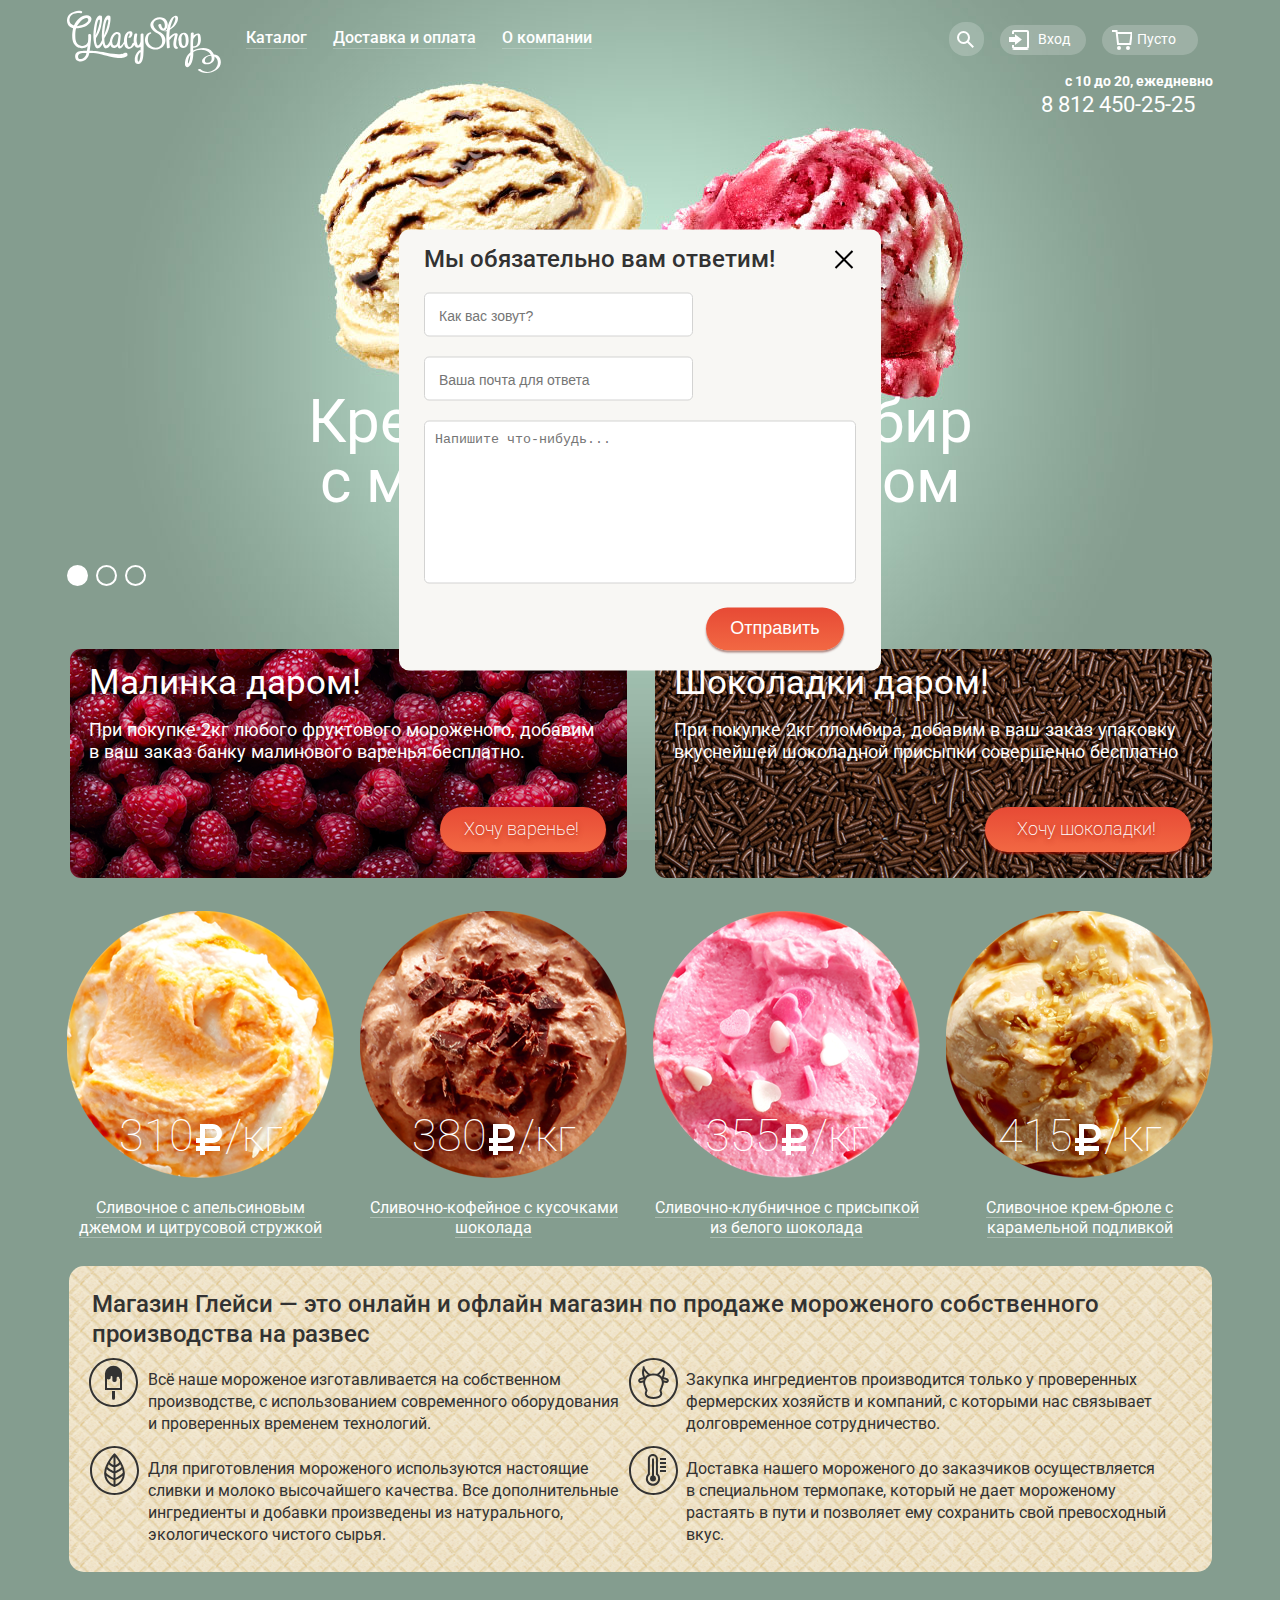
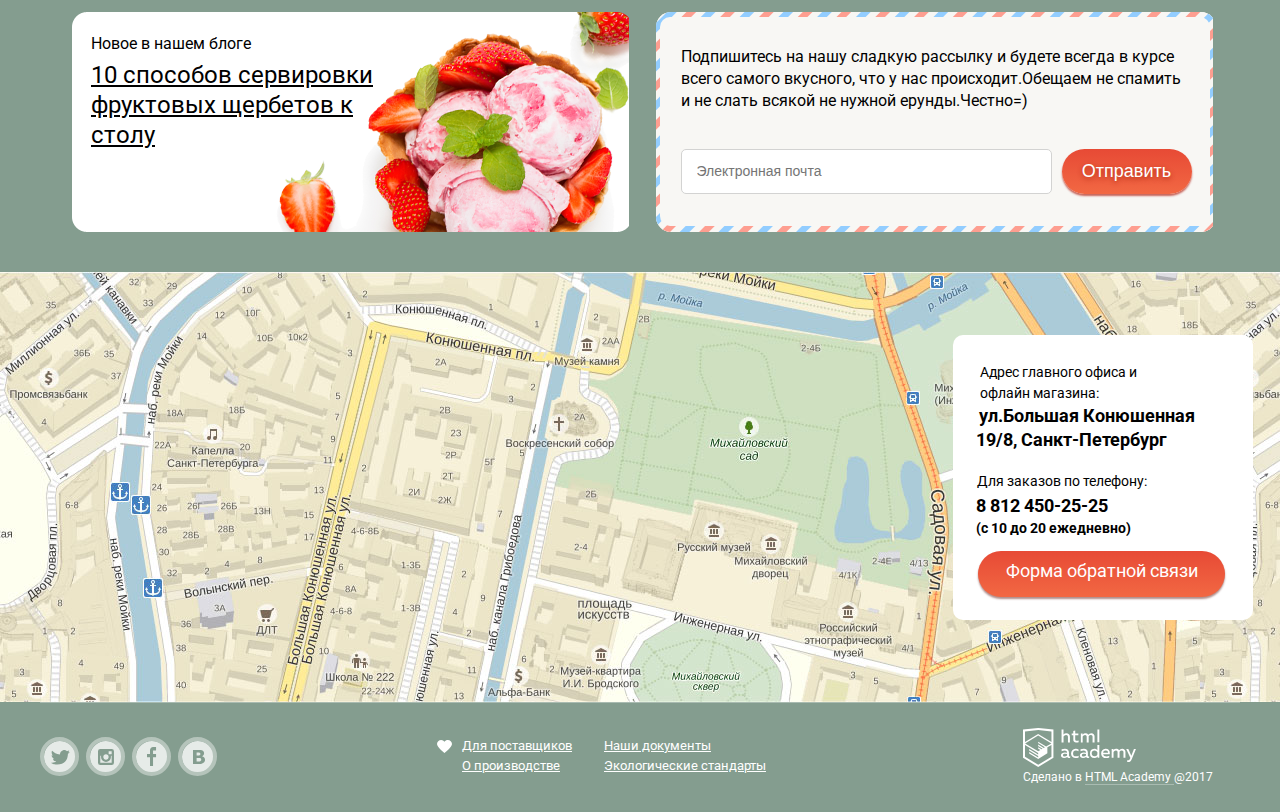
==== commit 0a3e495d: "форма обратной связи" ====
--- a/index.html
+++ b/index.html
@@ -50,7 +50,7 @@
           <a class="btn btn-search" href="#">Поиск</a>
           <div class="buttons-common-form buttons-common-form-search">
             <div class="input-field buttons-common-input-field">
-              <input id="search" type="text" name="search" class="search-field"><label for="search" class="search">Что ищем?</label>
+              <input id="search" type="text" name="search" class="search-field" placeholder="Что ищем?"><label for="search" class="search"></label>
             </div>
           </div>
         </div>
@@ -59,10 +59,10 @@
           <div class="buttons-common-form buttons-common-form-login">
             <form action="#" method="get">
               <div class="input-field-form buttons-common-input-field">
-                <input id="email" type="email" name="email" class="email-field"><label for="email" class="email">Электронная почта</label>
+                <input id="email" type="email" name="email" class="email-field" placeholder="Электронная почта"><label for="email" class="email"></label>
               </div>
               <div class="input-field-form buttons-common-input-field">
-                <input id="password" type="password" name="password" class="password-field"><label for="password" class="password">Пароль</label>
+                <input id="password" type="password" name="password" class="password-field" placeholder="Пароль"><label for="password" class="password"></label>
               </div>
               <input class="btn btn-entrance" type="submit" value="войти">
               <div class="form-login-hrefs">
@@ -195,8 +195,8 @@
             нас происходит.Обещаем не спамить и не слать всякой не нужной ерунды.Честно=)</p>
           <form action="#" method="get" class="mail-form">
             <div class="input-field input-field-newsletter">
-              <input type="text" name="mail" id="email" class="field-newsletter">
-              <label for="email" class="email-label">Электронная почта</label>
+              <input type="text" name="mail" id="email" class="field-newsletter" placeholder="Электронная почта">
+              <label for="email" class="email-label"></label>
               <button class="btn btn-send">Отправить</button>
             </div>
           </form>
@@ -253,16 +253,16 @@
   <p class="answer">Мы обязательно вам ответим!</p>
   <form action="#" method="get">
     <div class="input-field input-field-feedback">
-      <input id="feedback-name" type="text" name="feedback-name" class="feedback-name">
-      <label for="feedback-name" class="name-user">Как вас зовут?</label>
+      <input id="feedback-name" type="text" name="feedback-name" class="feedback-name" placeholder="Как вас зовут?">
+      <label for="feedback-name" class="name-user"></label>
     </div>
     <div class="input-field input-field-feedback">
-      <input id="feedback-email" type="email" name="feedback-email" class="feedback-email">
-      <label for="feedback-email" class="email-answer">Ваша почта для ответа?</label>
+      <input id="feedback-email" type="email" name="feedback-email" class="feedback-email" placeholder="Ваша почта для ответа">
+      <label for="feedback-email" class="email-answer"></label>
     </div>
     <div class="input-field input-field-feedback">
-      <textarea id="feedback-text" name="feedback-text" class="feedback-text"></textarea>
-      <label for="feedback-text" class="feedback-message">Напишите что-нибудь...</label>
+      <textarea id="feedback-text" name="feedback-text" class="feedback-text" placeholder="Напишите что-нибудь..."></textarea>
+      <label for="feedback-text" class="feedback-message"></label>
     </div>
     <input class="btn btn-submit" type="submit" value="Отправить">
   </form>
--- a/css/style.css
+++ b/css/style.css
@@ -284,6 +284,11 @@
   text-decoration: none;
 }
 
+.main-navigation-li-active{
+  color: #ffffff;
+  background: #d07058
+}
+
 .main-nav_link-active {
   margin: 0 3px 0 1px;
   padding: 5px 14px 7px 14px;
@@ -329,20 +334,50 @@
   z-index: 1;
 }
 
-.email-field,
+.email-field{
+  width: 100%;
+  box-sizing: border-box;
+  margin-bottom: 20px;
+  padding: 9px 14px;
+  color: #999999;
+  border: 1px solid #d3d3d2;
+  border-radius: 5px;
+  outline: none;
+  font-size: 14px;
+  line-height: 1.71;
+}
+
+.email-field:hover{
+  border: 1px solid rgba(154,154,154,.52);
+  box-shadow: 1px 1px 1px rgba(154,154,154,.52), -1px -1px 1px rgba(154,154,154,.52);
+}
+
+.email-field:focus {
+  border: 1px solid rgba(46, 136, 228, .52);
+  box-shadow: 1px 1px 1px rgba(46, 136, 228, .52), -1px -1px 1px rgba(46, 136, 228, .52);
+}
+
 .password-field {
-  padding-top: 7px;
-  padding-bottom: 6px;
-  padding-left: 20px;
-  font-size: 16px;
-  line-height: 24px;
-  color: #323232;
-  border: 1px solid rgba(70, 70, 70, 0.48);
-  box-shadow: 0 0 10px 0 rgba(0, 0, 0, 0.2) inset;
-  border-radius: 3px;
-  min-height: 29px;
+  width: 100%;
+  box-sizing: border-box;
+  margin-bottom: 20px;
+  padding: 9px 14px;
+  color: #999999;
+  border: 1px solid #d3d3d2;
+  border-radius: 5px;
   outline: none;
-  padding-right: 20px;
+  font-size: 14px;
+  line-height: 1.71;
+}
+
+.password-field:hover{
+  border: 1px solid rgba(154,154,154,.52);
+  box-shadow: 1px 1px 1px rgba(154,154,154,.52), -1px -1px 1px rgba(154,154,154,.52);
+}
+
+.password-field:focus{
+  border: 1px solid rgba(46, 136, 228, .52);
+  box-shadow: 1px 1px 1px rgba(46, 136, 228, .52), -1px -1px 1px rgba(46, 136, 228, .52);
 }
 
 .btn.btn-entrance {
@@ -394,10 +429,6 @@
   cursor: pointer;
 }
 
-.input-field-form {
-  margin-bottom: 20px;
-}
-
 .buttons-common-form-search {
   top: 49px;
   left: -299px;
@@ -410,10 +441,9 @@
 }
 
 .input-field {
-  margin-top: 17px;
-  margin-left: 20px;
-  margin-right: 19px;
-  margin-bottom: 0px;
+  display: flex;
+  flex-direction: row;
+  position: relative;
 }
 
 .search {
@@ -426,15 +456,6 @@
   color: #999999;
 }
 
-.search-field:focus + .search{
-  display: block;
-  position: absolute;
-  font-size: 11px;
-  color: #5b9ddf;
-  top: -20px;
-  left: 10px;
-}
-
 .field-newsletter {
   display: flex;
   flex-grow: 1;
@@ -442,14 +463,22 @@
   padding-top: 8px;
   padding-bottom: 8px;
   padding-left: 15px;
-  box-shadow: 0 0 10px 0 rgba(0, 0, 0, 0.2) inset;
-  border: none;
-  border-radius: 4px;
+  color: #999999;
+  border: 1px solid #d3d3d2;
+  border-radius: 5px;
+  outline: none;
+  font-size: 14px;
   min-height: 24px;
 }
 
 .field-newsletter:hover {
-  border: 2px solid rgba(56, 74, 93, 0.48);
+  border: 1px solid rgba(154,154,154,.52);
+  box-shadow: 1px 1px 1px rgba(154,154,154,.52), -1px -1px 1px rgba(154,154,154,.52);
+}
+
+.field-newsletter:focus{
+  border: 1px solid rgba(46, 136, 228, .52);
+  box-shadow: 1px 1px 1px rgba(46, 136, 228, .52), -1px -1px 1px rgba(46, 136, 228, .52);
 }
 
 .email-label {
@@ -462,32 +491,27 @@
   display: block;
 }
 
-.field-newsletter:focus + .email-label{
-  display: block;
-  position: absolute;
-  font-size: 11px;
-  color: #5b9ddf;
-  top: -23px;
-  left: 14px;
-}
-
 .search-field {
-  width: 267px;
-  padding-top: 5px;
-  padding-bottom: 5px;
+  width: 100%;
+  padding-top: 12px;
+  padding-right: 14px;
+  padding-bottom: 10px;
   padding-left: 14px;
-  padding-right: 27px;
+  color: #999999;
+  border: 1px solid #d3d3d2;
+  border-radius: 5px;
+  outline: none;
   font-size: 16px;
-  line-height: 24px;
-  color: #323232;
-  border: 1px solid rgba(70, 70, 70, 0.48);
-  border-radius: 3px;
-  min-height: 29px;
-  outline: none;
 }
 
 .search-field:hover {
-  border: 2px solid rgba(56, 74, 93, 0.48);
+  border: 1px solid rgba(154,154,154,.52);
+  box-shadow: 1px 1px 1px rgba(154,154,154,.52), -1px -1px 1px rgba(154,154,154,.52);
+}
+
+.search-field:focus{
+  border: 1px solid rgba(46, 136, 228, .52);
+  box-shadow: 1px 1px 1px rgba(46, 136, 228, .52), -1px -1px 1px rgba(46, 136, 228, .52);
 }
 
 .email {
@@ -500,15 +524,6 @@
   cursor: text;
 }
 
-.email-field:focus + .email{
-  display: block;
-  position: absolute;
-  font-size: 11px;
-  color: #5b9ddf;
-  top: 0px;
-  left: 30px;
-}
-
 .password {
   position: absolute;
   top: 94px;
@@ -517,15 +532,6 @@
   line-height: 24px;
   color: #999999;
   cursor: text;
-}
-
-.password-field:focus +.password {
-  display: block;
-  position: absolute;
-  font-size: 11px;
-  color: #5b9ddf;
-  top: 65px;
-  left: 30px;
 }
 
 .btn {
@@ -980,6 +986,7 @@
   width: 560px;
   background-image: url(../img/bg-post.svg);
   background-repeat: no-repeat;
+  background-size: cover;
   min-height: 220px;
   margin-top: 39px;
   margin-left: 5px;
@@ -1029,12 +1036,6 @@
   line-height: 22px;
 }
 
-.input-field {
-  position: relative;
-  margin: 0;
-  padding: 0;
-  vertical-align: top;
-}
 
 .btn-send {
   width: 130px;
@@ -1067,6 +1068,11 @@
   background-image: url(../img/map.jpg);
 }
 
+iframe{
+  width: 100%;
+  height: 100%;
+}
+
 .booking-form {
   position: absolute;
   top: 0;
@@ -1114,7 +1120,7 @@
 
 .work-time {
   display: block;
-  margin-bottom: 27px;
+  margin-bottom: 13px;
 }
 
 .btn-feedback-form {
@@ -1146,14 +1152,7 @@
   box-shadow: inset 0 2px 2px rgba(172, 16, 0, 1);
 }
 
-/*модальное окно*/
-.input-field {
-  display: flex;
-  flex-direction: row;
-  margin: 0;
-  padding: 0;
-  vertical-align: top;
-}
+
 
 /*Форма обратной связи*/
 .modal {
@@ -1166,7 +1165,7 @@
 }
 
 .modal-feedback {
-  display: none;
+  /*display: none;*/
   position: fixed;
   z-index: 13;
   top: 50%;
@@ -1194,23 +1193,33 @@
   padding-top: 7px;
   padding-bottom: 6px;
   padding-left: 14px;
-  border: 1px solid rgba(70, 70, 70, 0.48);
-  border-radius: 3px;
   margin-bottom: 20px;
-  height: 29px;
-}
-
-.name-user,
-.email-answer,
-.feedback-message{
-  position: absolute;
-  top: 10px;
-  left: 15px;
-  display: block;
-  font-size: 16px;
-  line-height: 24px;
   color: #999999;
-  cursor: text;
+  border: 1px solid #d3d3d2;
+  border-radius: 5px;
+  outline: none;
+  font-size: 14px;
+  min-height: 29px;
+}
+
+.feedback-name:hover{
+  border: 1px solid rgba(154,154,154,.52);
+  box-shadow: 1px 1px 1px rgba(154,154,154,.52), -1px -1px 1px rgba(154,154,154,.52);
+}
+
+.feedback-name:focus{
+  border: 1px solid rgba(46, 136, 228, .52);
+  box-shadow: 1px 1px 1px rgba(46, 136, 228, .52), -1px -1px 1px rgba(46, 136, 228, .52);
+}
+
+.feedback-email:hover{
+  border: 1px solid rgba(154,154,154,.52);
+  box-shadow: 1px 1px 1px rgba(154,154,154,.52), -1px -1px 1px rgba(154,154,154,.52);
+}
+
+.feedback-email:focus{
+  border: 1px solid rgba(46, 136, 228, .52);
+  box-shadow: 1px 1px 1px rgba(46, 136, 228, .52), -1px -1px 1px rgba(46, 136, 228, .52);
 }
 
 .feedback-text {
@@ -1218,9 +1227,16 @@
   width: 410px;
   height: 141px;
   margin-bottom: 60px;
-  overflow: auto;
-  border-radius: 3px;
-  border: 2px solid rgba(70, 70, 70, 0.48);
+  color: #999999;
+  border: 1px solid #d3d3d2;
+  border-radius: 5px;
+  overflow: hidden;
+  padding: 10px;
+}
+
+.feedback-text:hover{
+  border: 1px solid rgba(154,154,154,.52);
+  box-shadow: 1px 1px 1px rgba(154,154,154,.52), -1px -1px 1px rgba(154,154,154,.52);
 }
 
 .modal-feedback-close {
@@ -1441,6 +1457,11 @@
   border-radius: 20px;
 }
 
+.main-nav_link.active-menu::before{
+  background-color: inherit;
+  border-bottom: none;
+}
+
 .common-buttons-form {
   position: absolute;
   margin: 0;
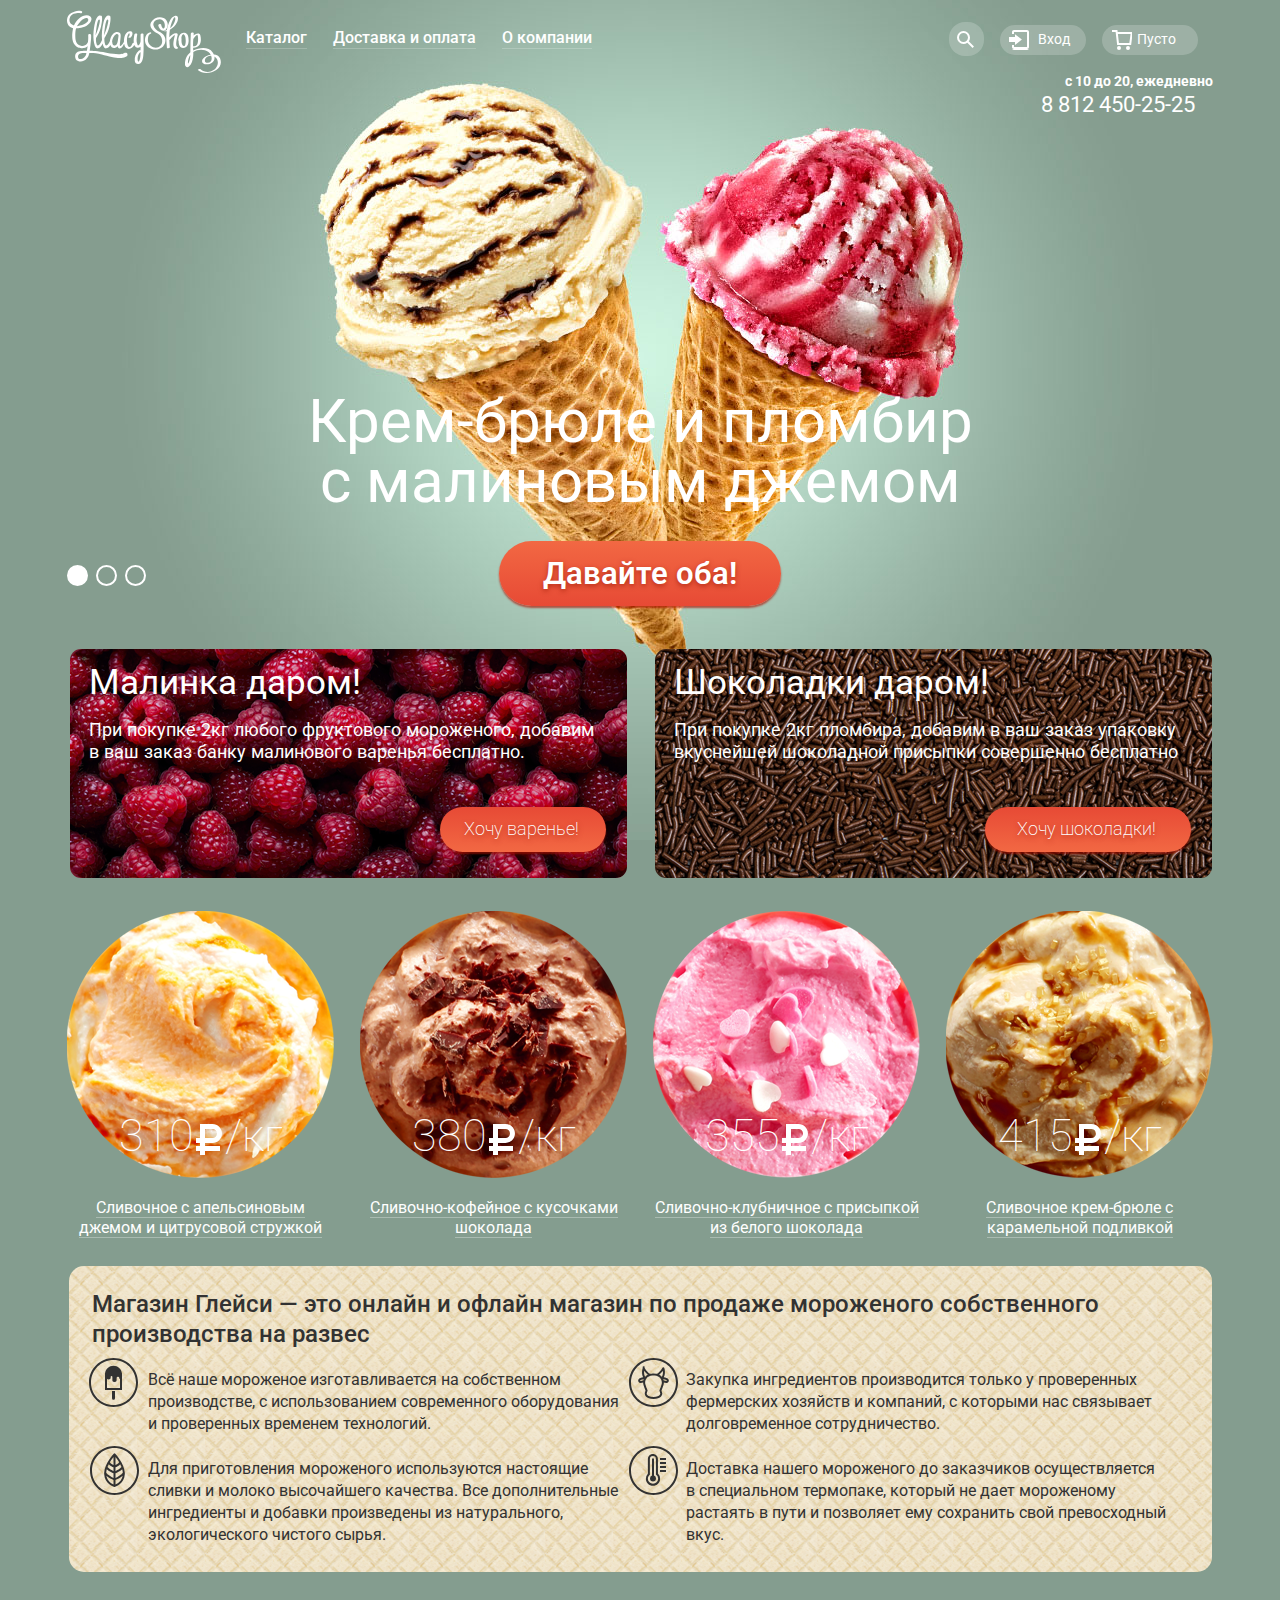
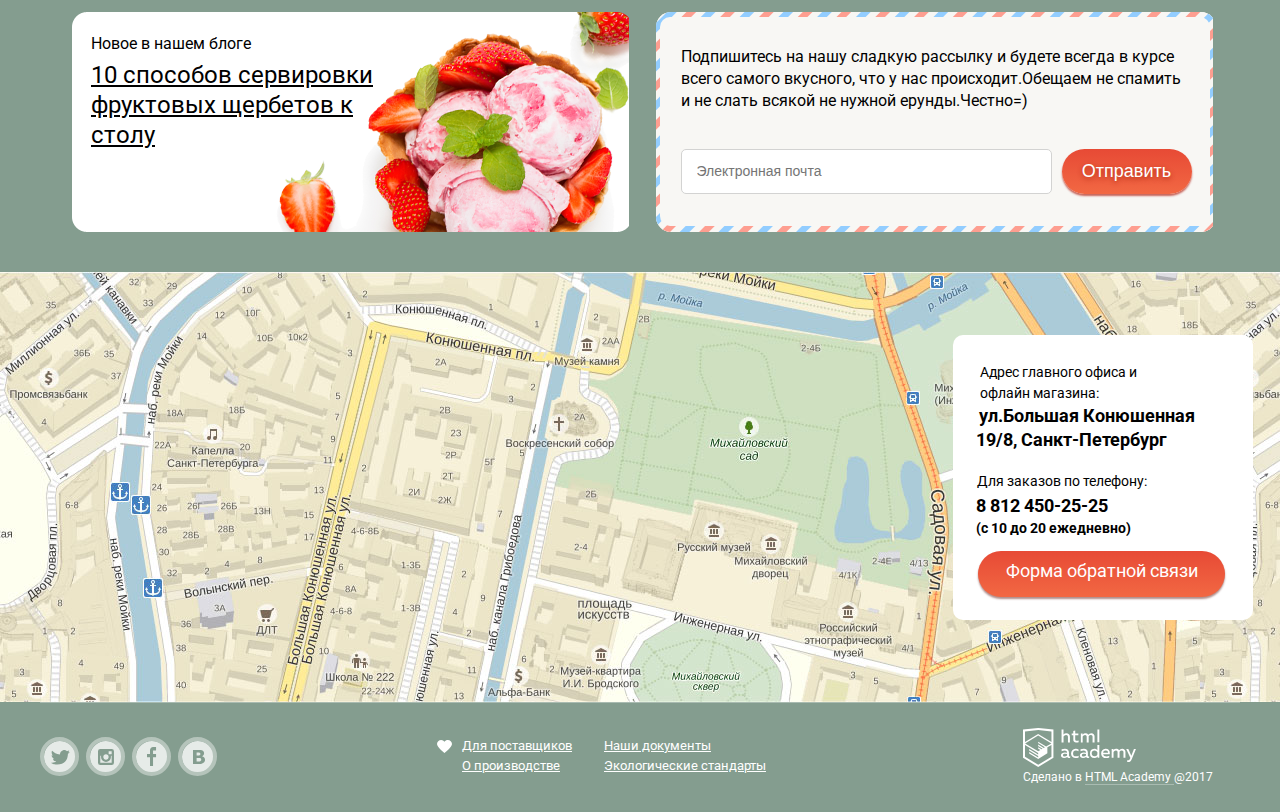
==== commit b802eec6: "Модальное окно js" ====
--- a/index.html
+++ b/index.html
@@ -7,266 +7,269 @@
   <link href="css/style.css" rel="stylesheet">
 </head>
 <body>
-<input class="visually-hidden" type="radio" id="product-1" name="toggle" checked>
-<input class="visually-hidden" type="radio" id="product-2" name="toggle">
-<input class="visually-hidden" type="radio" id="product-3" name="toggle">
-<div class="site-wrapper">
-  <div class="container">
-    <header class="main-header">
-      <a class="logo">
-        <img src="img/logo.svg" width="154" height="64" alt="Глейси">
-      </a>
-      <nav class="nav-navigation">
-        <ul class="main-menu">
-          <li class="main-menu_item">
-            <a class="main-nav_link" href="gllacy-catalog.html">Каталог</a>
-            <ul class="sub-main-menu">
-              <li class="main-navigation-li">
-                <a href="#" class="main-navigation-title">Новинки</a>
-              </li>
-              <li class="main-navigation-li">
-                <a href="catalog.html" class="main-navigation-sub">Сливочное</a>
-              </li>
-              <li class="main-navigation-li">
-                <a href="#" class="main-navigation-sub">Щербеты</a>
-              </li>
-              <li class="main-navigation-li">
-                <a href="#" class="main-navigation-sub">Фруктовый лёд</a>
-              </li>
-              <li class="main-navigation-li">
-                <a href="#" class="main-navigation-sub">Мелорин</a>
-              </li>
-            </ul>
-          <li class="main-menu_item">
-            <a class="main-nav_link" href="delivery.html">Доставка и оплата</a>
+  <input class="visually-hidden" type="radio" id="product-1" name="toggle" checked>
+  <input class="visually-hidden" type="radio" id="product-2" name="toggle">
+  <input class="visually-hidden" type="radio" id="product-3" name="toggle">
+  <div class="site-wrapper">
+    <div class="container">
+      <header class="main-header">
+        <a class="logo">
+          <img src="img/logo.svg" width="154" height="64" alt="Глейси">
+        </a>
+        <nav class="nav-navigation">
+          <ul class="main-menu">
+            <li class="main-menu_item">
+              <a class="main-nav_link" href="gllacy-catalog.html">Каталог</a>
+              <ul class="sub-main-menu">
+                <li class="main-navigation-li">
+                  <a href="#" class="main-navigation-title">Новинки</a>
+                </li>
+                <li class="main-navigation-li">
+                  <a href="catalog.html" class="main-navigation-sub">Сливочное</a>
+                </li>
+                <li class="main-navigation-li">
+                  <a href="#" class="main-navigation-sub">Щербеты</a>
+                </li>
+                <li class="main-navigation-li">
+                  <a href="#" class="main-navigation-sub">Фруктовый лёд</a>
+                </li>
+                <li class="main-navigation-li">
+                  <a href="#" class="main-navigation-sub">Мелорин</a>
+                </li>
+              </ul>
+            <li class="main-menu_item">
+              <a class="main-nav_link" href="delivery.html">Доставка и оплата</a>
+            </li>
+            <li class="main-menu_item">
+              <a class="main-nav_link" href="info.html">О компании</a>
+            </li>
+          </ul>
+        </nav>
+        <div class="buttons-common-search">
+          <div class="buttons-common-wrap">
+            <a class="btn btn-search" href="#">Поиск</a>
+            <div class="buttons-common-form buttons-common-form-search">
+              <div class="input-field buttons-common-input-field">
+                <input id="search" type="text" name="search" class="search-field" placeholder="Что ищем?"><label for="search" class="search"></label>
+              </div>
+            </div>
+          </div>
+          <div class="buttons-common-wrap">
+            <a class="btn btn-entry" href="#">Вход</a>
+            <div class="buttons-common-form buttons-common-form-login">
+              <form action="#" method="get">
+                <div class="input-field-form buttons-common-input-field">
+                  <input id="email" type="email" name="email" class="email-field" placeholder="Электронная почта"><label for="email" class="email"></label>
+                </div>
+                <div class="input-field-form buttons-common-input-field">
+                  <input id="password" type="password" name="password" class="password-field" placeholder="Пароль"><label for="password" class="password"></label>
+                </div>
+                <input class="btn btn-entrance" type="submit" value="войти">
+                <div class="form-login-hrefs">
+                  <a class="link link-you-passoword">Забыли пароль?</a>
+                  <a class="link link-new-registration">Новая регистрация</a>
+                </div>
+              </form>
+            </div>
+          </div>
+          <div class="buttons-common-wrap">
+            <a class="btn btn-basket" href="#">Пусто</a>
+          </div>
+        </div>
+      </header>
+      <div class="contacts">
+        <p class="contacts-time">с 10 до 20, ежедневно</p>
+        <p class="contacts-number">8 812 450-25-25</p>
+      </div>
+      <section class="slider">
+        <div class="slider-controls">
+          <label for="product-1">Первый</label>
+          <label for="product-2">Второй</label>
+          <label for="product-3">Третий</label>
+        </div>
+        <ul class="slider-list">
+          <li class="slider-item slide" id="slide1">
+            <h3 class="slide-title">Крем-брюле и пломбир с малиновым джемом</h3>
+            <a class="button slide-button" href="#">Давайте оба!</a>
           </li>
-          <li class="main-menu_item">
-            <a class="main-nav_link" href="info.html">О компании</a>
+          <li class="slider-item slide" id="slide2">
+            <h3 class="slide-title">Шоколадный пломбир и лимонный сорбет</h3>
+            <a class="button slide-button" href="#">Давайте оба!</a>
+          </li>
+          <li class="slider-item slide" id="slide3">
+            <h3 class="slide-title">Пломбир с помадкой и клубничный щербет</h3>
+            <a class="button slide-button" href="#">Давайте оба!</a>
           </li>
         </ul>
-      </nav>
-      <div class="buttons-common-search">
-        <div class="buttons-common-wrap">
-          <a class="btn btn-search" href="#">Поиск</a>
-          <div class="buttons-common-form buttons-common-form-search">
-            <div class="input-field buttons-common-input-field">
-              <input id="search" type="text" name="search" class="search-field" placeholder="Что ищем?"><label for="search" class="search"></label>
-            </div>
-          </div>
-        </div>
-        <div class="buttons-common-wrap">
-          <a class="btn btn-entry" href="#">Вход</a>
-          <div class="buttons-common-form buttons-common-form-login">
-            <form action="#" method="get">
-              <div class="input-field-form buttons-common-input-field">
-                <input id="email" type="email" name="email" class="email-field" placeholder="Электронная почта"><label for="email" class="email"></label>
-              </div>
-              <div class="input-field-form buttons-common-input-field">
-                <input id="password" type="password" name="password" class="password-field" placeholder="Пароль"><label for="password" class="password"></label>
-              </div>
-              <input class="btn btn-entrance" type="submit" value="войти">
-              <div class="form-login-hrefs">
-                <a class="link link-you-passoword">Забыли пароль?</a>
-                <a class="link link-new-registration">Новая регистрация</a>
+      </section>
+      <div class="index-banner">
+        <section class="banner raspberries-baner">
+          <h2 class="caption">Малинка даром!</h2>
+          <p class="text">При покупке 2кг любого фруктового мороженого, добавим в ваш заказ банку малинового варенья бесплатно.</p>
+          <a class="btn btn-want btn-want-jam" href="#">Хочу варенье!</a>
+        </section>
+        <section class="banner chocolate-baner">
+          <h2 class="caption">Шоколадки даром!</h2>
+          <p class="text">При покупке 2кг пломбира, добавим в ваш заказ упаковку вкуснейшей шоколадной присыпки совершенно бесплатно</p>
+          <a class="btn btn-want btn-want-chocolates" href="#">Хочу шоколадки!</a>
+        </section>
+      </div>
+      <div class="bestseller-items">
+        <section class="item">
+          <div class="item-hover">
+            <a class="btn btn-item-hover" href="#">Быстрый просмотр</a>
+            <div class="item-hover-content">
+              <img src="img/item-1.png" width="" height="" alt="Сливочное с апельсиновым джемом и цитрусовой стружкой">
+              <p class="item-price">310<svg xmlns="http://www.w3.org/2000/svg" width="31" height="36" viewBox="0 0 31 36" class="rouble"><path fill="#FFF" d="M11 21h7.451c5.247 0 9.5-4.253 9.5-9.5S23.698 2 18.451 2H6v14H2v5h4v3H2v5h4v4h5v-4h15v-5H11v-3zm0-14h7.451v-.03a4.53 4.53 0 0 1 0 9.06V16H11V7z"/></svg>/кг</p>
+              <a class="item-price-link" href="#">Сливочное с апельсиновым джемом и цитрусовой стружкой</a>
+            </div>
+          </div>
+        </section>
+        <section class="item">
+          <div class="item-hover">
+            <a class="btn btn-item-hover" href="#">Быстрый просмотр</a>
+            <div class="item-hover-content">
+              <img src="img/item-2.png" width="" height="" alt="Сливочно-кофейное с кусочками шоколада">
+              <p class="item-price">380<svg xmlns="http://www.w3.org/2000/svg" width="31" height="36" viewBox="0 0 31 36" class="rouble">
+                <path fill="#FFF" d="M11 21h7.451c5.247 0 9.5-4.253 9.5-9.5S23.698 2 18.451 2H6v14H2v5h4v3H2v5h4v4h5v-4h15v-5H11v-3zm0-14h7.451v-.03a4.53 4.53 0 0 1 0 9.06V16H11V7z"/></svg>/кг</p>
+              <a class="item-price-link" href="#">Сливочно-кофейное с кусочками шоколада</a>
+            </div>
+          </div>
+        </section>
+        <section class="item">
+          <div class="item-hover">
+            <a class="btn btn-item-hover" href="#">Быстрый просмотр</a>
+            <div class="item-hover-content">
+              <img src="img/item-3.png" width="" height="" alt="Сливочно-клубничное с присыпкой из белого шоколада">
+              <p class="item-price">355<svg xmlns="http://www.w3.org/2000/svg" width="31" height="36" viewBox="0 0 31 36" class="rouble"><path fill="#FFF" d="M11 21h7.451c5.247 0 9.5-4.253 9.5-9.5S23.698 2 18.451 2H6v14H2v5h4v3H2v5h4v4h5v-4h15v-5H11v-3zm0-14h7.451v-.03a4.53 4.53 0 0 1 0 9.06V16H11V7z"/></svg>/кг</p>
+              <a class="item-price-link" href="#">Сливочно-клубничное с присыпкой из белого шоколада</a>
+            </div>
+          </div>
+        </section>
+        <section class="item">
+          <div class="item-hover">
+            <a class="btn btn-item-hover" href="#">Быстрый просмотр</a>
+            <div class="item-hover-content">
+              <img src="img/item-4.png" width="" height="" alt="Сливочное крем-брюле с карамельной подливкой">
+              <p class="item-price">415<svg xmlns="http://www.w3.org/2000/svg" width="31" height="36" viewBox="0 0 31 36" class="rouble"><path fill="#FFF" d="M11 21h7.451c5.247 0 9.5-4.253 9.5-9.5S23.698 2 18.451 2H6v14H2v5h4v3H2v5h4v4h5v-4h15v-5H11v-3zm0-14h7.451v-.03a4.53 4.53 0 0 1 0 9.06V16H11V7z"/></svg>/кг</p>
+              <a class="item-price-link" href="#">Сливочное крем-брюле с карамельной подливкой</a>
+            </div>
+          </div>
+        </section>
+      </div>
+      <article class="about-gllacy">
+        <h2 class="subject">Магазин Глейси — это онлайн и офлайн магазин по продаже мороженого собственного производства
+          на развес</h2>
+        <div class="about-gllacy-left">
+          <p class="about-gllacy-text">
+            Всё наше мороженое изготавливается на собственном производстве, с использованием
+            современного оборудования и
+            проверенных временем технологий.
+          </p>
+          <p class="about-gllacy-text">
+            Для приготовления мороженого используются настоящие сливки и молоко высочайшего качества.
+            Все дополнительные ингредиенты и добавки произведены из натурального, экологического чистого сырья.
+          </p>
+        </div>
+        <div class="about-gllacy-right">
+          <p class="about-gllacy-text">
+            Закупка ингредиентов производится только у проверенных фермерских хозяйств и компаний, с которыми нас связывает
+            долговременное сотрудничество.
+          </p>
+          <p class="about-gllacy-text">
+            Доставка нашего мороженого до заказчиков осуществляется в специальном термопаке, который не дает мороженому
+            растаять в пути и позволяет ему сохранить свой превосходный вкус.
+          </p>
+        </div>
+      </article>
+      <div class="distribution">
+        <section class="mailing-information-blog">
+          <p class="new-in-blog">Новое в нашем блоге</p>
+          <a class="ways-serving">10 способов сервировки фруктовых щербетов к столу</a>
+        </section>
+        <section class="mailing-information-news">
+          <div class="wrap">
+            <h2 class="visually-hidden">Электронная рассылка</h2>
+            <p class="sign-newsletter">Подпишитесь на нашу сладкую рассылку и будете всегда в курсе всего самого вкусного,
+              что у
+              нас происходит.Обещаем не спамить и не слать всякой не нужной ерунды.Честно=)</p>
+            <form action="#" method="get" class="mail-form">
+              <div class="input-field input-field-newsletter">
+                <input type="text" name="mail" id="email" class="field-newsletter" placeholder="Электронная почта">
+                <label for="email" class="email-label"></label>
+                <button class="btn btn-send">Отправить</button>
               </div>
             </form>
           </div>
-        </div>
-        <div class="buttons-common-wrap">
-          <a class="btn btn-basket" href="#">Пусто</a>
-        </div>
-      </div>
-    </header>
-    <div class="contacts">
-      <p class="contacts-time">с 10 до 20, ежедневно</p>
-      <p class="contacts-number">8 812 450-25-25</p>
+        </section>
+      </div>
     </div>
-    <section class="slider">
-      <div class="slider-controls">
-        <label for="product-1">Первый</label>
-        <label for="product-2">Второй</label>
-        <label for="product-3">Третий</label>
-      </div>
-      <ul class="slider-list">
-        <li class="slider-item slide" id="slide1">
-          <h3 class="slide-title">Крем-брюле и пломбир с малиновым джемом</h3>
-          <a class="button slide-button" href="#">Давайте оба!</a>
-        </li>
-        <li class="slider-item slide" id="slide2">
-          <h3 class="slide-title">Шоколадный пломбир и лимонный сорбет</h3>
-          <a class="button slide-button" href="#">Давайте оба!</a>
-        </li>
-        <li class="slider-item slide" id="slide3">
-          <h3 class="slide-title">Пломбир с помадкой и клубничный щербет</h3>
-          <a class="button slide-button" href="#">Давайте оба!</a>
-        </li>
-      </ul>
-    </section>
-    <div class="index-banner">
-      <section class="banner raspberries-baner">
-        <h2 class="caption">Малинка даром!</h2>
-        <p class="text">При покупке 2кг любого фруктового мороженого, добавим в ваш заказ банку малинового варенья бесплатно.</p>
-        <a class="btn btn-want btn-want-jam" href="#">Хочу варенье!</a>
-      </section>
-      <section class="banner chocolate-baner">
-        <h2 class="caption">Шоколадки даром!</h2>
-        <p class="text">При покупке 2кг пломбира, добавим в ваш заказ упаковку вкуснейшей шоколадной присыпки совершенно бесплатно</p>
-        <a class="btn btn-want btn-want-chocolates" href="#">Хочу шоколадки!</a>
-      </section>
-    </div>
-    <div class="bestseller-items">
-      <section class="item">
-        <div class="item-hover">
-          <a class="btn btn-item-hover" href="#">Быстрый просмотр</a>
-          <div class="item-hover-content">
-            <img src="img/item-1.png" width="" height="" alt="Сливочное с апельсиновым джемом и цитрусовой стружкой">
-            <p class="item-price">310<svg xmlns="http://www.w3.org/2000/svg" width="31" height="36" viewBox="0 0 31 36" class="rouble"><path fill="#FFF" d="M11 21h7.451c5.247 0 9.5-4.253 9.5-9.5S23.698 2 18.451 2H6v14H2v5h4v3H2v5h4v4h5v-4h15v-5H11v-3zm0-14h7.451v-.03a4.53 4.53 0 0 1 0 9.06V16H11V7z"/></svg>/кг</p>
-            <a class="item-price-link" href="#">Сливочное с апельсиновым джемом и цитрусовой стружкой</a>
-          </div>
-        </div>
-      </section>
-      <section class="item">
-        <div class="item-hover">
-          <a class="btn btn-item-hover" href="#">Быстрый просмотр</a>
-          <div class="item-hover-content">
-            <img src="img/item-2.png" width="" height="" alt="Сливочно-кофейное с кусочками шоколада">
-            <p class="item-price">380<svg xmlns="http://www.w3.org/2000/svg" width="31" height="36" viewBox="0 0 31 36" class="rouble">
-              <path fill="#FFF" d="M11 21h7.451c5.247 0 9.5-4.253 9.5-9.5S23.698 2 18.451 2H6v14H2v5h4v3H2v5h4v4h5v-4h15v-5H11v-3zm0-14h7.451v-.03a4.53 4.53 0 0 1 0 9.06V16H11V7z"/></svg>/кг</p>
-            <a class="item-price-link" href="#">Сливочно-кофейное с кусочками шоколада</a>
-          </div>
-        </div>
-      </section>
-      <section class="item">
-        <div class="item-hover">
-          <a class="btn btn-item-hover" href="#">Быстрый просмотр</a>
-          <div class="item-hover-content">
-            <img src="img/item-3.png" width="" height="" alt="Сливочно-клубничное с присыпкой из белого шоколада">
-            <p class="item-price">355<svg xmlns="http://www.w3.org/2000/svg" width="31" height="36" viewBox="0 0 31 36" class="rouble"><path fill="#FFF" d="M11 21h7.451c5.247 0 9.5-4.253 9.5-9.5S23.698 2 18.451 2H6v14H2v5h4v3H2v5h4v4h5v-4h15v-5H11v-3zm0-14h7.451v-.03a4.53 4.53 0 0 1 0 9.06V16H11V7z"/></svg>/кг</p>
-            <a class="item-price-link" href="#">Сливочно-клубничное с присыпкой из белого шоколада</a>
-          </div>
-        </div>
-      </section>
-      <section class="item">
-        <div class="item-hover">
-          <a class="btn btn-item-hover" href="#">Быстрый просмотр</a>
-          <div class="item-hover-content">
-            <img src="img/item-4.png" width="" height="" alt="Сливочное крем-брюле с карамельной подливкой">
-            <p class="item-price">415<svg xmlns="http://www.w3.org/2000/svg" width="31" height="36" viewBox="0 0 31 36" class="rouble"><path fill="#FFF" d="M11 21h7.451c5.247 0 9.5-4.253 9.5-9.5S23.698 2 18.451 2H6v14H2v5h4v3H2v5h4v4h5v-4h15v-5H11v-3zm0-14h7.451v-.03a4.53 4.53 0 0 1 0 9.06V16H11V7z"/></svg>/кг</p>
-            <a class="item-price-link" href="#">Сливочное крем-брюле с карамельной подливкой</a>
-          </div>
-        </div>
-      </section>
-    </div>
-    <article class="about-gllacy">
-      <h2 class="subject">Магазин Глейси — это онлайн и офлайн магазин по продаже мороженого собственного производства
-        на развес</h2>
-      <div class="about-gllacy-left">
-        <p class="about-gllacy-text">
-          Всё наше мороженое изготавливается на собственном производстве, с использованием
-          современного оборудования и
-          проверенных временем технологий.
-        </p>
-        <p class="about-gllacy-text">
-          Для приготовления мороженого используются настоящие сливки и молоко высочайшего качества.
-          Все дополнительные ингредиенты и добавки произведены из натурального, экологического чистого сырья.
-        </p>
-      </div>
-      <div class="about-gllacy-right">
-        <p class="about-gllacy-text">
-          Закупка ингредиентов производится только у проверенных фермерских хозяйств и компаний, с которыми нас связывает
-          долговременное сотрудничество.
-        </p>
-        <p class="about-gllacy-text">
-          Доставка нашего мороженого до заказчиков осуществляется в специальном термопаке, который не дает мороженому
-          растаять в пути и позволяет ему сохранить свой превосходный вкус.
-        </p>
-      </div>
-    </article>
-    <div class="distribution">
-      <section class="mailing-information-blog">
-        <p class="new-in-blog">Новое в нашем блоге</p>
-        <a class="ways-serving">10 способов сервировки фруктовых щербетов к столу</a>
-      </section>
-      <section class="mailing-information-news">
-        <div class="wrap">
-          <h2 class="visually-hidden">Электронная рассылка</h2>
-          <p class="sign-newsletter">Подпишитесь на нашу сладкую рассылку и будете всегда в курсе всего самого вкусного,
-            что у
-            нас происходит.Обещаем не спамить и не слать всякой не нужной ерунды.Честно=)</p>
-          <form action="#" method="get" class="mail-form">
-            <div class="input-field input-field-newsletter">
-              <input type="text" name="mail" id="email" class="field-newsletter" placeholder="Электронная почта">
-              <label for="email" class="email-label"></label>
-              <button class="btn btn-send">Отправить</button>
-            </div>
-          </form>
-        </div>
-      </section>
-    </div>
+      <div class="map">
+        <iframe
+          src="https://www.google.com/maps/embed?pb=!1m18!1m12!1m3!1d1998.6037872533238!2d30.320858715892292!3d59.938716481876206!2m3!1f0!2f0!3f0!3m2!1i1024!2i768!4f13.1!3m3!1m2!1s0x4696310fca145cc1%3A0x42b32648d8238007!2z0JHQvtC70YzRiNCw0Y8g0JrQvtC90Y7RiNC10L3QvdCw0Y8g0YPQuy4sIDE5LzgsINCh0LDQvdC60YIt0J_QtdGC0LXRgNCx0YPRgNCzLCDQoNC-0YHRgdC40Y8sIDE5MTE4Ng!5e0!3m2!1sru!2sus!4v1540021735302"
+        frameborder="0" style="border:0" allowfullscreen>
+        </iframe>
+        <section class="booking-form">
+          <p class="office-adress">Адрес главного офиса и офлайн магазина:</p>
+          <b class="street-name">
+            ул.Большая Конюшенная<br> 19/8, Санкт-Петербург
+          </b>
+          <p class="order-phone">Для заказов по телефону:</p>
+          <b class="map-phone">8 812 450-25-25</b>
+          <b class="work-time">(с 10 до 20 ежедневно)</b>
+          <a class="btn btn-feedback-form" href="form.html">Форма обратной связи</a>
+          <div class="overlay-feedback overlay-feedback-hide"></div>
+        </section>
+      </div>
+      </main>
+      <footer class="main-footer">
+        <section class="footer-social">
+          <a class="social-btn social-btn-twitter" href="#">Твиттер</a>
+          <a class="social-btn social-btn-inst" href="#">Инстаграм</a>
+          <a class="social-btn social-btn-fb" href="#">Фейсбук</a>
+          <a class="social-btn social-btn-vk" href="#">В конта</a>
+        </section>
+        <section class="footer-documentation">
+          <div class="documents">
+            <a href="#" class="documents documents-providers">Для поставщиков</a>
+            <a href="#" class="documents">О производстве</a>
+          </div>
+          <div class="footer-documents-standards">
+            <a href="#" class="documents">Наши документы</a>
+            <a href="#" class="documents">Экологические стандарты</a>
+          </div>
+        </section>
+        <section class="footer-copyright">
+          <div class="logo-academy">
+            <a class="logo-academy-img" href="https://htmlacademy.ru">HTML Academy</a>
+          </div>
+          <p class="made-academy">Сделано в
+            <a class="footer-href" href="https://htmlacademy.ru">HTML Academy </a>@2017
+          </p>
+        </section>
+      </footer>
   </div>
-    <div class="map">
-      <iframe
-        src="https://www.google.com/maps/embed?pb=!1m18!1m12!1m3!1d1998.6037872533238!2d30.320858715892292!3d59.938716481876206!2m3!1f0!2f0!3f0!3m2!1i1024!2i768!4f13.1!3m3!1m2!1s0x4696310fca145cc1%3A0x42b32648d8238007!2z0JHQvtC70YzRiNCw0Y8g0JrQvtC90Y7RiNC10L3QvdCw0Y8g0YPQuy4sIDE5LzgsINCh0LDQvdC60YIt0J_QtdGC0LXRgNCx0YPRgNCzLCDQoNC-0YHRgdC40Y8sIDE5MTE4Ng!5e0!3m2!1sru!2sus!4v1540021735302"
-      frameborder="0" style="border:0" allowfullscreen>
-      </iframe>
-      <section class="booking-form">
-        <p class="office-adress">Адрес главного офиса и офлайн магазина:</p>
-        <b class="street-name">
-          ул.Большая Конюшенная<br> 19/8, Санкт-Петербург
-        </b>
-        <p class="order-phone">Для заказов по телефону:</p>
-        <b class="map-phone">8 812 450-25-25</b>
-        <b class="work-time">(с 10 до 20 ежедневно)</b>
-        <a class="btn btn-feedback-form" href="form.html">Форма обратной связи</a>
-        <div class="overlay-feedback overlay-feedback-hide"></div>
-      </section>
-    </div>
-    </main>
-    <footer class="main-footer">
-      <section class="footer-social">
-        <a class="social-btn social-btn-twitter" href="#">Твиттер</a>
-        <a class="social-btn social-btn-inst" href="#">Инстаграм</a>
-        <a class="social-btn social-btn-fb" href="#">Фейсбук</a>
-        <a class="social-btn social-btn-vk" href="#">В конта</a>
-      </section>
-      <section class="footer-documentation">
-        <div class="documents">
-          <a href="#" class="documents documents-providers">Для поставщиков</a>
-          <a href="#" class="documents">О производстве</a>
-        </div>
-        <div class="footer-documents-standards">  
-          <a href="#" class="documents">Наши документы</a>
-          <a href="#" class="documents">Экологические стандарты</a>
-        </div>
-      </section>
-      <section class="footer-copyright">
-        <div class="logo-academy">
-          <a class="logo-academy-img" href="https://htmlacademy.ru">HTML Academy</a>
-        </div>
-        <p class="made-academy">Сделано в
-          <a class="footer-href" href="https://htmlacademy.ru">HTML Academy </a>@2017
-        </p>
-      </section>
-    </footer>
-</div>
-<section class=" modal modal-feedback feedback-show">
-  <p class="answer">Мы обязательно вам ответим!</p>
-  <form action="#" method="get">
-    <div class="input-field input-field-feedback">
-      <input id="feedback-name" type="text" name="feedback-name" class="feedback-name" placeholder="Как вас зовут?">
-      <label for="feedback-name" class="name-user"></label>
-    </div>
-    <div class="input-field input-field-feedback">
-      <input id="feedback-email" type="email" name="feedback-email" class="feedback-email" placeholder="Ваша почта для ответа">
-      <label for="feedback-email" class="email-answer"></label>
-    </div>
-    <div class="input-field input-field-feedback">
-      <textarea id="feedback-text" name="feedback-text" class="feedback-text" placeholder="Напишите что-нибудь..."></textarea>
-      <label for="feedback-text" class="feedback-message"></label>
-    </div>
-    <input class="btn btn-submit" type="submit" value="Отправить">
-  </form>
-  <button class="modal-feedback-close">Закрыть</button>
-</section>
+  <section class=" modal modal-feedback">
+    <p class="answer">Мы обязательно вам ответим!</p>
+    <form action="#" method="get">
+      <div class="input-field input-field-feedback">
+        <input id="feedback-name" type="text" name="feedback-name" class="feedback-name" placeholder="Как вас зовут?">
+        <label for="feedback-name" class="name-user"></label>
+      </div>
+      <div class="input-field input-field-feedback">
+        <input id="feedback-email" type="email" name="feedback-email" class="feedback-email"
+               placeholder="Ваша почта для ответа">
+        <label for="feedback-email" class="email-answer"></label>
+      </div>
+      <div class="input-field input-field-feedback">
+        <textarea id="feedback-text" name="feedback-text" class="feedback-text"
+                  placeholder="Напишите что-нибудь..."></textarea>
+        <label for="feedback-text" class="feedback-message"></label>
+      </div>
+      <input class="btn btn-submit" type="submit" value="Отправить">
+    </form>
+    <button class="modal-feedback-close">Закрыть</button>
+  </section>
+  <script src="js/script.js"></script>
 </body>
 </html>
--- a/css/style.css
+++ b/css/style.css
@@ -1165,7 +1165,7 @@
 }
 
 .modal-feedback {
-  /*display: none;*/
+  display: none;
   position: fixed;
   z-index: 13;
   top: 50%;
@@ -1983,3 +1983,7 @@
   transform: rotate(180deg);
 }
 
+.feedback-show{
+  display: block;
+}
+
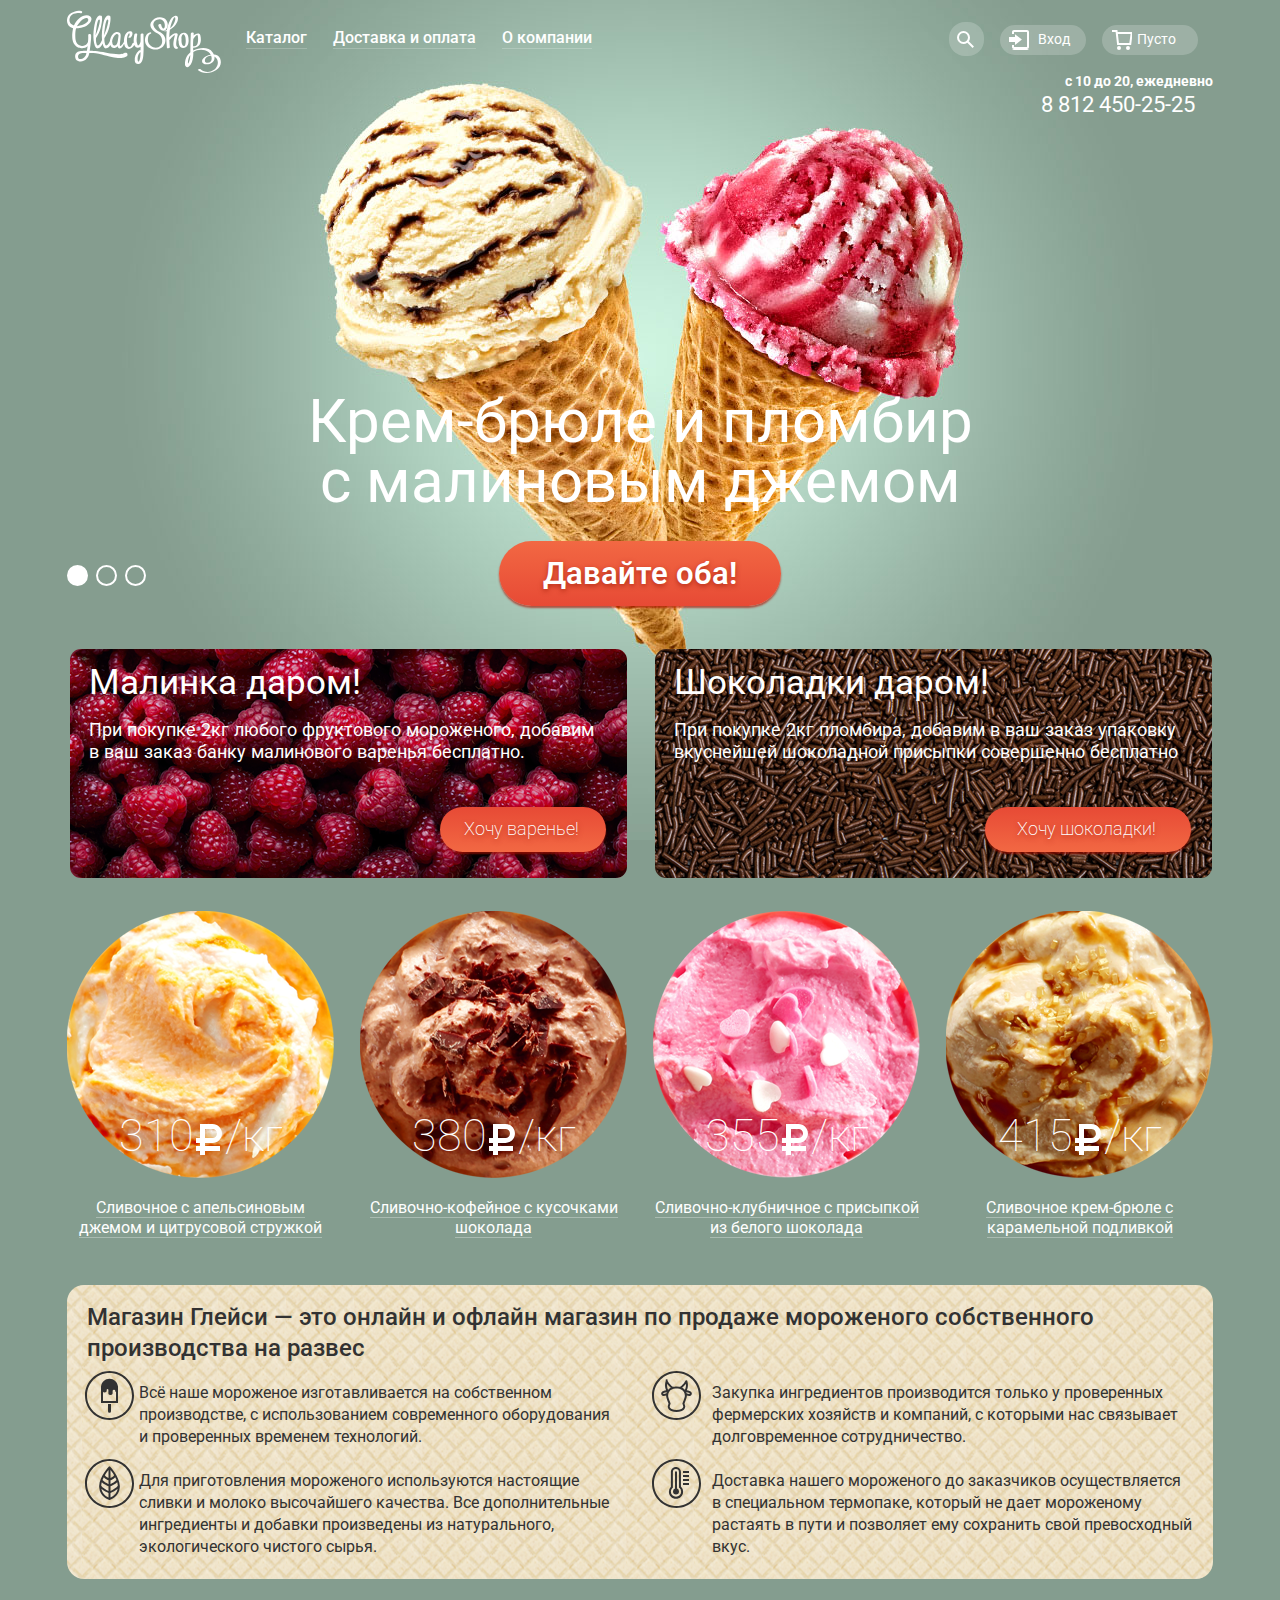
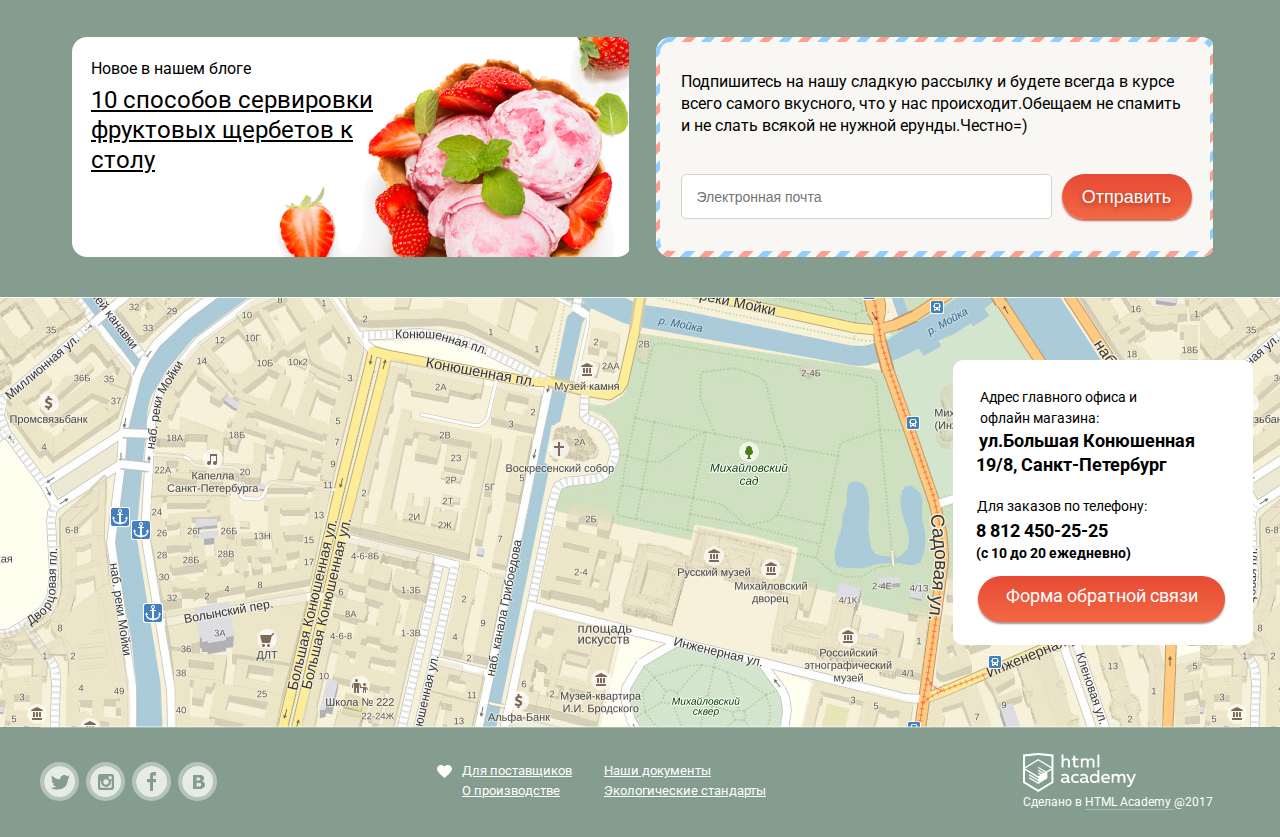
==== commit f7ba4190: "на проверку" ====
--- a/index.html
+++ b/index.html
@@ -1,5 +1,5 @@
 <!DOCTYPE html>
-<html lang="ru" xmlns="http://www.w3.org/1999/html">
+<html lang="ru">
 <head>
   <meta charset="utf-8">
   <title>Глейси</title>
@@ -59,13 +59,15 @@
             <div class="buttons-common-form buttons-common-form-login">
               <form action="#" method="get">
                 <div class="input-field-form buttons-common-input-field">
-                  <input id="email" type="email" name="email" class="email-field" placeholder="Электронная почта"><label for="email" class="email"></label>
+                  <input id="email" type="email" name="email" class="email-field" placeholder="Электронная почта"><label
+                  for="email" class="email"></label>
                 </div>
                 <div class="input-field-form buttons-common-input-field">
-                  <input id="password" type="password" name="password" class="password-field" placeholder="Пароль"><label for="password" class="password"></label>
+                  <input id="password" type="password" name="password" class="password-field"
+                         placeholder="Пароль"><label for="password" class="password"></label>
                 </div>
                 <input class="btn btn-entrance" type="submit" value="войти">
-                <div class="form-login-hrefs">
+                <div class="form-login-href">
                   <a class="link link-you-passoword">Забыли пароль?</a>
                   <a class="link link-new-registration">Новая регистрация</a>
                 </div>
@@ -77,6 +79,7 @@
           </div>
         </div>
       </header>
+      <main>
       <div class="contacts">
         <p class="contacts-time">с 10 до 20, ежедневно</p>
         <p class="contacts-number">8 812 450-25-25</p>
@@ -119,7 +122,7 @@
           <div class="item-hover">
             <a class="btn btn-item-hover" href="#">Быстрый просмотр</a>
             <div class="item-hover-content">
-              <img src="img/item-1.png" width="" height="" alt="Сливочное с апельсиновым джемом и цитрусовой стружкой">
+              <img src="img/item-1.png" width="267" height="267" alt="Сливочное с апельсиновым джемом и цитрусовой стружкой">
               <p class="item-price">310<svg xmlns="http://www.w3.org/2000/svg" width="31" height="36" viewBox="0 0 31 36" class="rouble"><path fill="#FFF" d="M11 21h7.451c5.247 0 9.5-4.253 9.5-9.5S23.698 2 18.451 2H6v14H2v5h4v3H2v5h4v4h5v-4h15v-5H11v-3zm0-14h7.451v-.03a4.53 4.53 0 0 1 0 9.06V16H11V7z"/></svg>/кг</p>
               <a class="item-price-link" href="#">Сливочное с апельсиновым джемом и цитрусовой стружкой</a>
             </div>
@@ -129,7 +132,7 @@
           <div class="item-hover">
             <a class="btn btn-item-hover" href="#">Быстрый просмотр</a>
             <div class="item-hover-content">
-              <img src="img/item-2.png" width="" height="" alt="Сливочно-кофейное с кусочками шоколада">
+              <img src="img/item-2.png" width="267" height="267" alt="Сливочно-кофейное с кусочками шоколада">
               <p class="item-price">380<svg xmlns="http://www.w3.org/2000/svg" width="31" height="36" viewBox="0 0 31 36" class="rouble">
                 <path fill="#FFF" d="M11 21h7.451c5.247 0 9.5-4.253 9.5-9.5S23.698 2 18.451 2H6v14H2v5h4v3H2v5h4v4h5v-4h15v-5H11v-3zm0-14h7.451v-.03a4.53 4.53 0 0 1 0 9.06V16H11V7z"/></svg>/кг</p>
               <a class="item-price-link" href="#">Сливочно-кофейное с кусочками шоколада</a>
@@ -140,7 +143,7 @@
           <div class="item-hover">
             <a class="btn btn-item-hover" href="#">Быстрый просмотр</a>
             <div class="item-hover-content">
-              <img src="img/item-3.png" width="" height="" alt="Сливочно-клубничное с присыпкой из белого шоколада">
+              <img src="img/item-3.png" width="267" height="267" alt="Сливочно-клубничное с присыпкой из белого шоколада">
               <p class="item-price">355<svg xmlns="http://www.w3.org/2000/svg" width="31" height="36" viewBox="0 0 31 36" class="rouble"><path fill="#FFF" d="M11 21h7.451c5.247 0 9.5-4.253 9.5-9.5S23.698 2 18.451 2H6v14H2v5h4v3H2v5h4v4h5v-4h15v-5H11v-3zm0-14h7.451v-.03a4.53 4.53 0 0 1 0 9.06V16H11V7z"/></svg>/кг</p>
               <a class="item-price-link" href="#">Сливочно-клубничное с присыпкой из белого шоколада</a>
             </div>
@@ -150,7 +153,7 @@
           <div class="item-hover">
             <a class="btn btn-item-hover" href="#">Быстрый просмотр</a>
             <div class="item-hover-content">
-              <img src="img/item-4.png" width="" height="" alt="Сливочное крем-брюле с карамельной подливкой">
+              <img src="img/item-4.png" width="267" height="267" alt="Сливочное крем-брюле с карамельной подливкой">
               <p class="item-price">415<svg xmlns="http://www.w3.org/2000/svg" width="31" height="36" viewBox="0 0 31 36" class="rouble"><path fill="#FFF" d="M11 21h7.451c5.247 0 9.5-4.253 9.5-9.5S23.698 2 18.451 2H6v14H2v5h4v3H2v5h4v4h5v-4h15v-5H11v-3zm0-14h7.451v-.03a4.53 4.53 0 0 1 0 9.06V16H11V7z"/></svg>/кг</p>
               <a class="item-price-link" href="#">Сливочное крем-брюле с карамельной подливкой</a>
             </div>
@@ -158,25 +161,22 @@
         </section>
       </div>
       <article class="about-gllacy">
-        <h2 class="subject">Магазин Глейси — это онлайн и офлайн магазин по продаже мороженого собственного производства
-          на развес</h2>
-        <div class="about-gllacy-left">
-          <p class="about-gllacy-text">
+        <h2 class="subject">Магазин Глейси — это онлайн и офлайн магазин по продаже мороженого собственного производства на развес</h2>
+        <div class="about-gllacy-items">
+          <p class="about-gllacy-text about-ice">
             Всё наше мороженое изготавливается на собственном производстве, с использованием
             современного оборудования и
             проверенных временем технологий.
           </p>
-          <p class="about-gllacy-text">
+          <p class="about-gllacy-text about-cow">
+            Закупка ингредиентов производится только у проверенных фермерских хозяйств и компаний, с которыми нас связывает
+            долговременное сотрудничество.
+          </p>
+          <p class="about-gllacy-text about-eco">
             Для приготовления мороженого используются настоящие сливки и молоко высочайшего качества.
             Все дополнительные ингредиенты и добавки произведены из натурального, экологического чистого сырья.
           </p>
-        </div>
-        <div class="about-gllacy-right">
-          <p class="about-gllacy-text">
-            Закупка ингредиентов производится только у проверенных фермерских хозяйств и компаний, с которыми нас связывает
-            долговременное сотрудничество.
-          </p>
-          <p class="about-gllacy-text">
+          <p class="about-gllacy-text about-tetropack">
             Доставка нашего мороженого до заказчиков осуществляется в специальном термопаке, который не дает мороженому
             растаять в пути и позволяет ему сохранить свой превосходный вкус.
           </p>
@@ -195,19 +195,19 @@
               нас происходит.Обещаем не спамить и не слать всякой не нужной ерунды.Честно=)</p>
             <form action="#" method="get" class="mail-form">
               <div class="input-field input-field-newsletter">
-                <input type="text" name="mail" id="email" class="field-newsletter" placeholder="Электронная почта">
-                <label for="email" class="email-label"></label>
+                <input type="text" name="mail" id="field-email" class="field-newsletter" required placeholder="Электронная почта">
+                <label for="field-email" class="email-label"></label>
                 <button class="btn btn-send">Отправить</button>
               </div>
             </form>
           </div>
         </section>
       </div>
+      </main>
     </div>
       <div class="map">
-        <iframe
-          src="https://www.google.com/maps/embed?pb=!1m18!1m12!1m3!1d1998.6037872533238!2d30.320858715892292!3d59.938716481876206!2m3!1f0!2f0!3f0!3m2!1i1024!2i768!4f13.1!3m3!1m2!1s0x4696310fca145cc1%3A0x42b32648d8238007!2z0JHQvtC70YzRiNCw0Y8g0JrQvtC90Y7RiNC10L3QvdCw0Y8g0YPQuy4sIDE5LzgsINCh0LDQvdC60YIt0J_QtdGC0LXRgNCx0YPRgNCzLCDQoNC-0YHRgdC40Y8sIDE5MTE4Ng!5e0!3m2!1sru!2sus!4v1540021735302"
-        frameborder="0" style="border:0" allowfullscreen>
+        <iframe src="https://www.google.com/maps/embed?pb=!1m18!1m12!1m3!1d1998.6037872533238!2d30.320858715892292!3d59.938716481876206!2m3!1f0!2f0!3f0!3m2!1i1024!2i768!4f13.1!3m3!1m2!1s0x4696310fca145cc1%3A0x42b32648d8238007!2z0JHQvtC70YzRiNCw0Y8g0JrQvtC90Y7RiNC10L3QvdCw0Y8g0YPQuy4sIDE5LzgsINCh0LDQvdC60YIt0J_QtdGC0LXRgNCx0YPRgNCzLCDQoNC-0YHRgdC40Y8sIDE5MTE4Ng!5e0!3m2!1sru!2sus!4v1540021735302"
+         style="border:0" allowfullscreen>
         </iframe>
         <section class="booking-form">
           <p class="office-adress">Адрес главного офиса и офлайн магазина:</p>
@@ -221,7 +221,6 @@
           <div class="overlay-feedback overlay-feedback-hide"></div>
         </section>
       </div>
-      </main>
       <footer class="main-footer">
         <section class="footer-social">
           <a class="social-btn social-btn-twitter" href="#">Твиттер</a>
@@ -249,21 +248,20 @@
         </section>
       </footer>
   </div>
-  <section class=" modal modal-feedback">
+  <section class=" modal modal-feedback bounceDown">
     <p class="answer">Мы обязательно вам ответим!</p>
     <form action="#" method="get">
       <div class="input-field input-field-feedback">
-        <input id="feedback-name" type="text" name="feedback-name" class="feedback-name" placeholder="Как вас зовут?">
+        <input id="feedback-name" type="text" name="feedback-name" class="feedback-name" required placeholder="Как вас зовут?">
         <label for="feedback-name" class="name-user"></label>
       </div>
       <div class="input-field input-field-feedback">
         <input id="feedback-email" type="email" name="feedback-email" class="feedback-email"
-               placeholder="Ваша почта для ответа">
+               required placeholder="Ваша почта для ответа">
         <label for="feedback-email" class="email-answer"></label>
       </div>
       <div class="input-field input-field-feedback">
-        <textarea id="feedback-text" name="feedback-text" class="feedback-text"
-                  placeholder="Напишите что-нибудь..."></textarea>
+        <textarea id="feedback-text" name="feedback-text" class="feedback-text" required placeholder="Напишите что-нибудь..."></textarea>
         <label for="feedback-text" class="feedback-message"></label>
       </div>
       <input class="btn btn-submit" type="submit" value="Отправить">
--- a/css/style.css
+++ b/css/style.css
@@ -1,8 +1,6 @@
 body,
 html {
-
   margin: 0;
-
 }
 
 body {
@@ -34,15 +32,21 @@
   background-image: url("../img/image-shadow1.jpg");
   background-repeat: no-repeat;
   background-position: top center;
+  -webkit-transition: 0.5s ease, background-color 0.5s ease;
+  -o-transition: 0.5s ease, background-color 0.5s ease;
   transition: 0.5s ease, background-color 0.5s ease;
-
 }
 
 .main-header {
   width: 1146px;
   margin: 0 auto;
   padding-top: 10px;
+  display: -webkit-box;
+  display: -ms-flexbox;
   display: flex;
+  -webkit-box-orient: horizontal;
+  -webkit-box-direction: normal;
+  -ms-flex-direction: row;
   flex-direction: row;
 }
 
@@ -63,6 +67,7 @@
   color: #323232;
   list-style: none;
   background-color: #f8f7f4;
+  -webkit-box-shadow: 0px 20px 20px 0px rgba(0, 0, 0, 0.6);
   box-shadow: 0px 20px 20px 0px rgba(0, 0, 0, 0.6);
   overflow: hidden;
   border-radius: 5px;
@@ -99,7 +104,6 @@
 .button {
   display: inline-block;
   padding: 12px 44px;
-
   font-weight: 600;
   font-size: 31px;
   line-height: 41px;
@@ -108,35 +112,45 @@
   vertical-align: top;
   text-decoration: none;
   text-shadow: 0 2px 5px rgba(160, 32, 11, 0.76);
-
   background: #f26843;
+  background: -webkit-gradient(linear, left top, left bottom, from(#f26843), to(#e74a35));
+  background: -webkit-linear-gradient(top, #f26843 0%, #e74a35 100%);
+  background: -o-linear-gradient(top, #f26843 0%, #e74a35 100%);
   background: linear-gradient(to bottom, #f26843 0%, #e74a35 100%);
+  border-radius: 50px;
+  -webkit-box-shadow: 0 2px 2px rgba(172, 16, 0, 0.64);
+  box-shadow: 0 2px 2px rgba(172, 16, 0, 0.64);
   border-radius: 50px;
   box-shadow: 0 2px 2px rgba(172, 16, 0, 0.64);
   border: none;
-
   cursor: pointer;
 }
 
 .button:hover {
+  background: -webkit-gradient(linear, left top, left bottom, from(#f58669), to(#ec6f5e));
+  background: -webkit-linear-gradient(top, #f58669 0%, #ec6f5e 100%);
+  background: -o-linear-gradient(top, #f58669 0%, #ec6f5e 100%);
   background: linear-gradient(to bottom, #f58669 0%, #ec6f5e 100%);
+  -webkit-box-shadow: 0 2px 2px rgba(172, 16, 0, 1);
   box-shadow: 0 2px 2px rgba(172, 16, 0, 1);
 }
 
 .button:active {
+  background: -webkit-gradient(linear, left top, left bottom, from(#d84732), to(#e1613e));
+  background: -webkit-linear-gradient(top, #d84732 0%, #e1613e 100%);
+  background: -o-linear-gradient(top, #d84732 0%, #e1613e 100%);
   background: linear-gradient(to bottom, #d84732 0%, #e1613e 100%);
+  -webkit-box-shadow: inset 0 2px 2px rgba(172, 16, 0, 1);
   box-shadow: inset 0 2px 2px rgba(172, 16, 0, 1);
 }
 
-.slider-controls label /*cтили для управляющих элементов*/
-{
+/*cтили для управляющих элементов*/
+.slider-controls label {
   display: inline-block;
   width: 17px;
   height: 17px;
   margin-right: 8px;
-
   vertical-align: top;
-
   background-color: transparent;
   border: 2px solid #ffffff;
   border-radius: 50%;
@@ -144,7 +158,7 @@
 }
 
 .slider-controls label:hover {
-  background-color: #b2c1b7;
+  background-color: rgba(255,255,255,.4);
 }
 
 /*показываем слайд в зависимости от кнопки*/
@@ -186,7 +200,12 @@
 }
 
 .nav-navigation {
+  display: -webkit-box;
+  display: -ms-flexbox;
   display: flex;
+  -webkit-box-orient: horizontal;
+  -webkit-box-direction: normal;
+  -ms-flex-direction: row;
   flex-direction: row;
   width: 688px;
   margin-right: 13px;
@@ -194,7 +213,12 @@
 
 .main-menu {
   position: relative;
+  display: -webkit-box;
+  display: -ms-flexbox;
   display: flex;
+  -webkit-box-orient: horizontal;
+  -webkit-box-direction: normal;
+  -ms-flex-direction: row;
   flex-direction: row;
   margin: 0;
   margin-left: 6px;
@@ -238,6 +262,7 @@
 
 .main-nav_link:active {
   background: #ededed;
+  -webkit-box-shadow: inset 0px 2px 1px #696969;
   box-shadow: inset 0px 2px 1px #696969;
   border-bottom-color: #a7a294;
 }
@@ -269,7 +294,6 @@
 
 .main-navigation-li:active {
   background-color: #f6b5a5;
-
 }
 
 .main-navigation-sub {
@@ -298,13 +322,17 @@
 }
 
 .buttons-common-search {
+  display: -webkit-box;
+  display: -ms-flexbox;
   display: flex;
+  -webkit-box-orient: horizontal;
+  -webkit-box-direction: normal;
+  -ms-flex-direction: row;
   flex-direction: row;
   position: relative;
   left: 14px;
   top: 5px;
   width: 284px;
-  min-height: 34px;
 }
 
 .buttons-common-wrap {
@@ -318,6 +346,7 @@
   padding: 0;
   background-color: #f8f7f4;
   border-radius: 5px;
+  -webkit-box-shadow: 0px 20px 20px 0px rgba(0, 0, 0, 0.6);
   box-shadow: 0px 20px 20px 0px rgba(0, 0, 0, 0.6);
 }
 
@@ -336,47 +365,51 @@
 
 .email-field{
   width: 100%;
+  -webkit-box-sizing: border-box;
   box-sizing: border-box;
   margin-bottom: 20px;
-  padding: 9px 14px;
+  padding: 13px 15px;
   color: #999999;
   border: 1px solid #d3d3d2;
   border-radius: 5px;
   outline: none;
   font-size: 14px;
-  line-height: 1.71;
 }
 
 .email-field:hover{
   border: 1px solid rgba(154,154,154,.52);
+  -webkit-box-shadow: 1px 1px 1px rgba(154,154,154,.52), -1px -1px 1px rgba(154,154,154,.52);
   box-shadow: 1px 1px 1px rgba(154,154,154,.52), -1px -1px 1px rgba(154,154,154,.52);
 }
 
 .email-field:focus {
   border: 1px solid rgba(46, 136, 228, .52);
+  -webkit-box-shadow: 1px 1px 1px rgba(46, 136, 228, .52), -1px -1px 1px rgba(46, 136, 228, .52);
   box-shadow: 1px 1px 1px rgba(46, 136, 228, .52), -1px -1px 1px rgba(46, 136, 228, .52);
 }
 
 .password-field {
   width: 100%;
+  -webkit-box-sizing: border-box;
   box-sizing: border-box;
   margin-bottom: 20px;
-  padding: 9px 14px;
+  padding: 13px 15px;
   color: #999999;
   border: 1px solid #d3d3d2;
   border-radius: 5px;
   outline: none;
   font-size: 14px;
-  line-height: 1.71;
 }
 
 .password-field:hover{
   border: 1px solid rgba(154,154,154,.52);
+  -webkit-box-shadow: 1px 1px 1px rgba(154,154,154,.52), -1px -1px 1px rgba(154,154,154,.52);
   box-shadow: 1px 1px 1px rgba(154,154,154,.52), -1px -1px 1px rgba(154,154,154,.52);
 }
 
 .password-field:focus{
   border: 1px solid rgba(46, 136, 228, .52);
+  -webkit-box-shadow: 1px 1px 1px rgba(46, 136, 228, .52), -1px -1px 1px rgba(46, 136, 228, .52);
   box-shadow: 1px 1px 1px rgba(46, 136, 228, .52), -1px -1px 1px rgba(46, 136, 228, .52);
 }
 
@@ -386,7 +419,11 @@
   font-weight: bold;
   font-size: 18px;
   background: #f26843;
+  background: -webkit-gradient(linear, left bottom, left top, from(#f26843), to(#e74a35));
+  background: -webkit-linear-gradient(bottom, #f26843, #e74a35);
+  background: -o-linear-gradient(bottom, #f26843, #e74a35);
   background: linear-gradient(to top, #f26843, #e74a35);
+  -webkit-box-shadow: 0 2px 2px rgba(172, 16, 0, 0.64);
   box-shadow: 0 2px 2px rgba(172, 16, 0, 0.64);
   text-shadow: 0 2px 5px rgba(160, 32, 11, 0.76);
   text-align: center;
@@ -396,17 +433,30 @@
 }
 
 .btn.btn-entrance:hover {
+  background: -webkit-gradient(linear, left top, left bottom, from(#f58669), to(#ec6f5e));
+  background: -webkit-linear-gradient(top, #f58669, #ec6f5e);
+  background: -o-linear-gradient(top, #f58669, #ec6f5e);
   background: linear-gradient(to bottom, #f58669, #ec6f5e);
+  -webkit-box-shadow: 0 2px 2px rgba(172, 16, 0, 1);
   box-shadow: 0 2px 2px rgba(172, 16, 0, 1);
 }
 
 .btn.btn-entrance:active {
+  background: -webkit-gradient(linear, left bottom, left top, from(#d84732), to(#e1613e));
+  background: -webkit-linear-gradient(bottom, #d84732, #e1613e);
+  background: -o-linear-gradient(bottom, #d84732, #e1613e);
   background: linear-gradient(to top, #d84732, #e1613e);
+  -webkit-box-shadow: inset 0 2px 2px rgba(172, 16, 0, 1);
   box-shadow: inset 0 2px 2px rgba(172, 16, 0, 1);
 }
 
-.form-login-hrefs {
+.form-login-href {
+  display: -webkit-box;
+  display: -ms-flexbox;
   display: flex;
+  -webkit-box-orient: vertical;
+  -webkit-box-direction: normal;
+  -ms-flex-direction: column;
   flex-direction: column;
   color: #000;
   position: relative;
@@ -441,7 +491,12 @@
 }
 
 .input-field {
+  display: -webkit-box;
+  display: -ms-flexbox;
   display: flex;
+  -webkit-box-orient: horizontal;
+  -webkit-box-direction: normal;
+  -ms-flex-direction: row;
   flex-direction: row;
   position: relative;
 }
@@ -457,7 +512,11 @@
 }
 
 .field-newsletter {
+  display: -webkit-box;
+  display: -ms-flexbox;
   display: flex;
+  -webkit-box-flex: 1;
+  -ms-flex-positive: 1;
   flex-grow: 1;
   margin-right: 10px;
   padding-top: 8px;
@@ -473,11 +532,13 @@
 
 .field-newsletter:hover {
   border: 1px solid rgba(154,154,154,.52);
+  -webkit-box-shadow: 1px 1px 1px rgba(154,154,154,.52), -1px -1px 1px rgba(154,154,154,.52);
   box-shadow: 1px 1px 1px rgba(154,154,154,.52), -1px -1px 1px rgba(154,154,154,.52);
 }
 
 .field-newsletter:focus{
   border: 1px solid rgba(46, 136, 228, .52);
+  -webkit-box-shadow: 1px 1px 1px rgba(46, 136, 228, .52), -1px -1px 1px rgba(46, 136, 228, .52);
   box-shadow: 1px 1px 1px rgba(46, 136, 228, .52), -1px -1px 1px rgba(46, 136, 228, .52);
 }
 
@@ -506,32 +567,14 @@
 
 .search-field:hover {
   border: 1px solid rgba(154,154,154,.52);
+  -webkit-box-shadow: 1px 1px 1px rgba(154,154,154,.52), -1px -1px 1px rgba(154,154,154,.52);
   box-shadow: 1px 1px 1px rgba(154,154,154,.52), -1px -1px 1px rgba(154,154,154,.52);
 }
 
 .search-field:focus{
   border: 1px solid rgba(46, 136, 228, .52);
+  -webkit-box-shadow: 1px 1px 1px rgba(46, 136, 228, .52), -1px -1px 1px rgba(46, 136, 228, .52);
   box-shadow: 1px 1px 1px rgba(46, 136, 228, .52), -1px -1px 1px rgba(46, 136, 228, .52);
-}
-
-.email {
-  position: absolute;
-  top: 30px;
-  left: 34px;
-  font-size: 16px;
-  line-height: 24px;
-  color: #999999;
-  cursor: text;
-}
-
-.password {
-  position: absolute;
-  top: 94px;
-  left: 34px;
-  font-size: 16px;
-  line-height: 24px;
-  color: #999999;
-  cursor: text;
 }
 
 .btn {
@@ -555,7 +598,6 @@
 
 .btn-search:hover {
   background-color: #f8f7f4;
-
 }
 
 .btn-search:hover::before {
@@ -676,11 +718,15 @@
 
 .visually-hidden {
   font-size: 0;
-
 }
 
 .index-banner {
+  display: -webkit-box;
+  display: -ms-flexbox;
   display: flex;
+  -webkit-box-orient: horizontal;
+  -webkit-box-direction: normal;
+  -ms-flex-direction: row;
   flex-direction: row;
 }
 
@@ -744,28 +790,48 @@
   text-align: center;
   min-height: 24px;
   background: #f26843;
+  background: -webkit-gradient(linear, left bottom, left top, from(#f26843), to(#e74a35));
+  background: -webkit-linear-gradient(bottom, #f26843, #e74a35);
+  background: -o-linear-gradient(bottom, #f26843, #e74a35);
   background: linear-gradient(to top, #f26843, #e74a35);
+  -webkit-box-shadow: 0 2px 2px rgba(172, 16, 0, 0.64);
   box-shadow: 0 2px 2px rgba(172, 16, 0, 0.64);
   text-shadow: 0 2px 5px rgba(160, 32, 11, 0.76);
 }
 
 .btn.btn-want:hover {
+  background: -webkit-gradient(linear, left top, left bottom, from(#f58669), to(#ec6f5e));
+  background: -webkit-linear-gradient(top, #f58669, #ec6f5e);
+  background: -o-linear-gradient(top, #f58669, #ec6f5e);
   background: linear-gradient(to bottom, #f58669, #ec6f5e);
+  -webkit-box-shadow: 0 2px 2px rgba(172, 16, 0, 1);
   box-shadow: 0 2px 2px rgba(172, 16, 0, 1);
 }
 
 .btn.btn-want:active {
+  background: -webkit-gradient(linear, left bottom, left top, from(#d84732), to(#e1613e));
+  background: -webkit-linear-gradient(bottom, #d84732, #e1613e);
+  background: -o-linear-gradient(bottom, #d84732, #e1613e);
   background: linear-gradient(to top, #d84732, #e1613e);
+  -webkit-box-shadow: inset 0 2px 2px rgba(172, 16, 0, 1);
   box-shadow: inset 0 2px 2px rgba(172, 16, 0, 1);
 }
 
 .bestseller-items {
   width: 1146px;
   margin: 0 auto;
+  display: -webkit-box;
+  display: -ms-flexbox;
   display: flex;
+  -webkit-box-orient: horizontal;
+  -webkit-box-direction: normal;
+  -ms-flex-direction: row;
   flex-direction: row;
+  -webkit-box-pack: justify;
+  -ms-flex-pack: justify;
   justify-content: space-between;
 }
+
 /*Мороженки*/
 .item {
   position: relative;
@@ -787,6 +853,7 @@
   background-color: rgba(248, 247, 244, 0.3);
   border-radius: 5px;
   z-index: 1;
+  -webkit-box-shadow: 0 20px 20px rgba(50, 50, 50, 0.3);
   box-shadow: 0 20px 20px rgba(50, 50, 50, 0.3);
   padding-bottom: 20px;
 }
@@ -815,19 +882,31 @@
   text-align: center;
   min-height: 24px;
   background: #f26843;
+  background: -webkit-gradient(linear, left bottom, left top, from(#f26843), to(#e74a35));
+  background: -webkit-linear-gradient(bottom, #f26843, #e74a35);
+  background: -o-linear-gradient(bottom, #f26843, #e74a35);
   background: linear-gradient(to top, #f26843, #e74a35);
+  -webkit-box-shadow: 0 2px 2px rgba(172, 16, 0, 0.64);
   box-shadow: 0 2px 2px rgba(172, 16, 0, 0.64);
   text-shadow: 0 2px 5px rgba(160, 32, 11, 0.76);
   z-index: 2;
 }
 
 .btn-item-hover:hover {
+  background: -webkit-gradient(linear, left top, left bottom, from(#f58669), to(#ec6f5e));
+  background: -webkit-linear-gradient(top, #f58669, #ec6f5e);
+  background: -o-linear-gradient(top, #f58669, #ec6f5e);
   background: linear-gradient(to bottom, #f58669, #ec6f5e);
+  -webkit-box-shadow: 0 2px 2px rgba(172, 16, 0, 1);
   box-shadow: 0 2px 2px rgba(172, 16, 0, 1);
 }
 
 .btn-item-hover:active {
+  background: -webkit-gradient(linear, left bottom, left top, from(#d84732), to(#e1613e));
+  background: -webkit-linear-gradient(bottom, #d84732, #e1613e);
+  background: -o-linear-gradient(bottom, #d84732, #e1613e);
   background: linear-gradient(to top, #d84732, #e1613e);
+  -webkit-box-shadow: inset 0 2px 2px rgba(172, 16, 0, 1);
   box-shadow: inset 0 2px 2px rgba(172, 16, 0, 1);
 }
 
@@ -871,101 +950,98 @@
 /* О магазине Глейси*/
 .about-gllacy {
   position: relative;
+  background-image: url(../img/pattern-wafel.png);
+  margin: 19px 0px;
+  padding: 10px 0;
+  color: #323232;
+  background-color: #eee0c4;
+  background-position: 15px 50%;
+  border-radius: 17px;
+  font-size: 16px;
+}
+
+.subject {
+  margin: 7px 20px;
+  font-size: 24px;
+  line-height: 31px;
+  font-weight: 500;
+}
+
+.about-gllacy-items {
   display: flex;
+  flex-direction: row;
+  justify-content: space-between;
+  align-items: flex-start;
   flex-wrap: wrap;
-  background-image: url(../img/pattern-wafel.png);
-  width: 1100px;
-  margin: 0 auto;
-  padding-top: 21px;
-  padding-right: 21px;
-  padding-bottom: 3px;
-  padding-left: 22px;
-  border-radius: 15px;
+  margin: 0;
+  padding: 0;
+}
+
+.about-gllacy-text {
+  position: relative;
+  flex-basis: auto;
+  box-sizing: border-box;
+  padding: 11px 21px 11px 72px;
+  width: 50%;
+  flex-grow: 0;
+  flex-shrink: 1;
+  margin: 0;
   font-size: 16px;
   line-height: 22px;
-  color: #323232
-}
-
-.about-gllacy-right,
-.about-gllacy-left {
+  font-weight: 400;
+}
+
+.about-ice::before {
+  content: "";
+  background-image: url(../img/ice-cream.svg);
+  position: absolute;
+  left: 18px;
+  top: 0;
+  width: 49px;
+  height: 49px;
+}
+
+.about-cow::before {
+  content: "";
+  background-image: url(../img/cow.svg);
+  position: absolute;
+  left: 12px;
+  top: 0;
+  width: 49px;
+  height: 49px;
+}
+
+.about-eco::before {
+  content: "";
+  background-image: url(../img/eco.svg);
+  position: absolute;
+  left: 18px;
+  top: 0;
+  width: 49px;
+  height: 49px;
+}
+
+.about-tetropack::before {
+  content: "";
+  background-image: url(../img/thermometer.svg);
+  position: absolute;
+  left: 12px;
+  top: 0;
+  width: 49px;
+  height: 49px;
+}
+
+/* О магазине Глейси */
+
+/*Рассылка*/
+
+.distribution {
+  display: -webkit-box;
+  display: -ms-flexbox;
   display: flex;
-  flex-direction: row;
-  flex-wrap: wrap;
-  width: 480px;
-}
-
-.about-gllacy-left {
-  padding-left: 57px;
-  margin-top: 0;
-  margin-right: 1px;
-}
-
-.about-gllacy-right {
-  padding-left: 57px;
-  padding-right: 25px;
-}
-
-.subject {
-  font-size: 24px;
-  font-weight: 500;
-  line-height: 30px;
-  margin-top: 2px;
-  margin-left: 1px;
-}
-
-.about-gllacy-text {
-  margin-top: 0;
-  margin-bottom: 23px;
-}
-
-.about-gllacy-text:nth-child(1)::after {
-  content: "";
-  position: absolute;
-  left: 20px;
-  top: 92px;
-  width: 50px;
-  height: 50px;
-  background-image: url(../img/ice-cream.svg);
-  background-repeat: no-repeat;
-}
-
-.about-gllacy-right .about-gllacy-text:nth-child(1)::after {
-  content: "";
-  position: absolute;
-  left: 560px;
-  width: 50px;
-  height: 50px;
-  background-image: url(../img/cow.svg);
-  background-repeat: no-repeat;
-}
-
-.about-gllacy-text:nth-child(2)::after {
-  content: "";
-  position: absolute;
-  left: 21px;
-  top: 180px;
-  width: 50px;
-  height: 50px;
-  background-image: url(../img/eco.svg);
-  background-repeat: no-repeat;
-}
-
-.about-gllacy-right .about-gllacy-text:nth-child(2)::after {
-  content: "";
-  position: absolute;
-  left: 560px;
-  width: 50px;
-  height: 50px;
-  background-image: url(../img/thermometer.svg);
-  background-repeat: no-repeat;
-}
-
-/* О магазине Глейси */
-
-/*Рассылка*/
-
-.distribution {
-  display: flex;
+  -webkit-box-orient: horizontal;
+  -webkit-box-direction: normal;
+  -ms-flex-direction: row;
   flex-direction: row;
   width: 1146px;
   margin: 1px auto;
@@ -1045,18 +1121,30 @@
   color: white;
   border-radius: 26px;
   border: 0;
+  background: -webkit-gradient(linear, left bottom, left top, from(#f26843), to(#e74a35));
+  background: -webkit-linear-gradient(bottom, #f26843, #e74a35);
+  background: -o-linear-gradient(bottom, #f26843, #e74a35);
   background: linear-gradient(to top, #f26843, #e74a35);
+  -webkit-box-shadow: 0 2px 2px rgba(172, 16, 0, 0.64);
   box-shadow: 0 2px 2px rgba(172, 16, 0, 0.64);
   text-shadow: 0 2px 5px rgba(160, 32, 11, 0.76);
 }
 
 .btn-send:hover {
+  background: -webkit-gradient(linear, left top, left bottom, from(#f58669), to(#ec6f5e));
+  background: -webkit-linear-gradient(top, #f58669, #ec6f5e);
+  background: -o-linear-gradient(top, #f58669, #ec6f5e);
   background: linear-gradient(to bottom, #f58669, #ec6f5e);
+  -webkit-box-shadow: 0 2px 2px rgba(172, 16, 0, 1);
   box-shadow: 0 2px 2px rgba(172, 16, 0, 1);
 }
 
 .btn-send:active {
+  background: -webkit-gradient(linear, left bottom, left top, from(#d84732), to(#e1613e));
+  background: -webkit-linear-gradient(bottom, #d84732, #e1613e);
+  background: -o-linear-gradient(bottom, #d84732, #e1613e);
   background: linear-gradient(to top, #d84732, #e1613e);
+  -webkit-box-shadow: inset 0 2px 2px rgba(172, 16, 0, 1);
   box-shadow: inset 0 2px 2px rgba(172, 16, 0, 1);
 }
 
@@ -1136,22 +1224,32 @@
   color: #ffffff;
   background-color: inherit;
   background-image: -webkit-linear-gradient(#e74a35, #f26843);
+  background-image: -webkit-gradient(linear, left top, left bottom, from(#e74a35), to(#f26843));
+  background-image: -o-linear-gradient(#e74a35, #f26843);
   background-image: linear-gradient(#e74a35, #f26843);
   border: 0;
   border-radius: 50px;
+  -webkit-box-shadow: 0px 2px 2px 0px rgba(85, 8, 0, 0.46);
   box-shadow: 0px 2px 2px 0px rgba(85, 8, 0, 0.46);
 }
 
 .btn-feedback-form:hover {
+  background: -webkit-gradient(linear, left top, left bottom, from(#f58669), to(#ec6f5e));
+  background: -webkit-linear-gradient(top, #f58669, #ec6f5e);
+  background: -o-linear-gradient(top, #f58669, #ec6f5e);
   background: linear-gradient(to bottom, #f58669, #ec6f5e);
+  -webkit-box-shadow: 0 2px 2px rgba(172, 16, 0, 1);
   box-shadow: 0 2px 2px rgba(172, 16, 0, 1);
 }
 
 .btn-feedback-form:active {
+  background: -webkit-gradient(linear, left bottom, left top, from(#d84732), to(#e1613e));
+  background: -webkit-linear-gradient(bottom, #d84732, #e1613e);
+  background: -o-linear-gradient(bottom, #d84732, #e1613e);
   background: linear-gradient(to top, #d84732, #e1613e);
+  -webkit-box-shadow: inset 0 2px 2px rgba(172, 16, 0, 1);
   box-shadow: inset 0 2px 2px rgba(172, 16, 0, 1);
 }
-
 
 
 /*Форма обратной связи*/
@@ -1168,9 +1266,10 @@
   display: none;
   position: fixed;
   z-index: 13;
-  top: 50%;
+  top: 48%;
   left: 50%;
-  transform: translate(-50%, -50%);
+  margin-left: -240px;
+  margin-top: -220px;
   padding-top: 15px;
   padding-right: 25px;
   padding-bottom: 27px;
@@ -1183,7 +1282,6 @@
   padding: 0;
   font-size: 24px;
   color: #323232;
-  font-size: 24px;
   font-weight: 500;
   line-height: 28px;
 }
@@ -1204,21 +1302,25 @@
 
 .feedback-name:hover{
   border: 1px solid rgba(154,154,154,.52);
+  -webkit-box-shadow: 1px 1px 1px rgba(154,154,154,.52), -1px -1px 1px rgba(154,154,154,.52);
   box-shadow: 1px 1px 1px rgba(154,154,154,.52), -1px -1px 1px rgba(154,154,154,.52);
 }
 
 .feedback-name:focus{
   border: 1px solid rgba(46, 136, 228, .52);
+  -webkit-box-shadow: 1px 1px 1px rgba(46, 136, 228, .52), -1px -1px 1px rgba(46, 136, 228, .52);
   box-shadow: 1px 1px 1px rgba(46, 136, 228, .52), -1px -1px 1px rgba(46, 136, 228, .52);
 }
 
 .feedback-email:hover{
   border: 1px solid rgba(154,154,154,.52);
+  -webkit-box-shadow: 1px 1px 1px rgba(154,154,154,.52), -1px -1px 1px rgba(154,154,154,.52);
   box-shadow: 1px 1px 1px rgba(154,154,154,.52), -1px -1px 1px rgba(154,154,154,.52);
 }
 
 .feedback-email:focus{
   border: 1px solid rgba(46, 136, 228, .52);
+  -webkit-box-shadow: 1px 1px 1px rgba(46, 136, 228, .52), -1px -1px 1px rgba(46, 136, 228, .52);
   box-shadow: 1px 1px 1px rgba(46, 136, 228, .52), -1px -1px 1px rgba(46, 136, 228, .52);
 }
 
@@ -1236,6 +1338,7 @@
 
 .feedback-text:hover{
   border: 1px solid rgba(154,154,154,.52);
+  -webkit-box-shadow: 1px 1px 1px rgba(154,154,154,.52), -1px -1px 1px rgba(154,154,154,.52);
   box-shadow: 1px 1px 1px rgba(154,154,154,.52), -1px -1px 1px rgba(154,154,154,.52);
 }
 
@@ -1243,8 +1346,8 @@
   position: absolute;
   top: 18px;
   right: 14px;
-  width: 24px;
-  height: 24px;
+  width: 45px;
+  height: 26px;
   cursor: pointer;
   border: none;
   background: 0 0;
@@ -1255,24 +1358,28 @@
 .modal-feedback-close::before {
   position: absolute;
   top: 0;
-  left: 0;
+  left: 22px;
   display: block;
   width: 2px;
   height: 24px;
   content: "";
   background: #000000;
+  -webkit-transform: rotate(45deg);
+  -ms-transform: rotate(45deg);
   transform: rotate(45deg);
 }
 
 .modal-feedback-close::after {
   position: absolute;
   top: 0;
-  left: 0;
+  left: 22px;
   display: block;
   width: 2px;
   height: 24px;
   content: "";
   background: #000000;
+  -webkit-transform: rotate(-45deg);
+  -ms-transform: rotate(-45deg);
   transform: rotate(-45deg);
 }
 
@@ -1292,19 +1399,30 @@
   color: #ffffff;
   background-color: inherit;
   background-image: -webkit-linear-gradient(#e74a35, #f26843);
+  background-image: -webkit-gradient(linear, left top, left bottom, from(#e74a35), to(#f26843));
+  background-image: -o-linear-gradient(#e74a35, #f26843);
   background-image: linear-gradient(#e74a35, #f26843);
   border: 0;
   border-radius: 50px;
+  -webkit-box-shadow: 0px 2px 2px 0px rgba(85, 8, 0, 0.46);
   box-shadow: 0px 2px 2px 0px rgba(85, 8, 0, 0.46);
 }
 
 .btn-submit:hover {
+  background: -webkit-gradient(linear, left top, left bottom, from(#f58669), to(#ec6f5e));
+  background: -webkit-linear-gradient(top, #f58669, #ec6f5e);
+  background: -o-linear-gradient(top, #f58669, #ec6f5e);
   background: linear-gradient(to bottom, #f58669, #ec6f5e);
+  -webkit-box-shadow: 0 2px 2px rgba(172, 16, 0, 1);
   box-shadow: 0 2px 2px rgba(172, 16, 0, 1);
 }
 
 .btn-submit:active {
+  background: -webkit-gradient(linear, left bottom, left top, from(#d84732), to(#e1613e));
+  background: -webkit-linear-gradient(bottom, #d84732, #e1613e);
+  background: -o-linear-gradient(bottom, #d84732, #e1613e);
   background: linear-gradient(to top, #d84732, #e1613e);
+  -webkit-box-shadow: inset 0 2px 2px rgba(172, 16, 0, 1);
   box-shadow: inset 0 2px 2px rgba(172, 16, 0, 1);
 }
 
@@ -1313,14 +1431,24 @@
   margin: 0 auto;
   padding-top: 25px;
   padding-bottom: 25px;
+  display: -webkit-box;
+  display: -ms-flexbox;
   display: flex;
+  -webkit-box-orient: horizontal;
+  -webkit-box-direction: normal;
+  -ms-flex-direction: row;
   flex-direction: row;
   border-top: 1px solid #a9bbb1;
 }
 
 .footer-social {
   width: 300px;
+  display: -webkit-box;
+  display: -ms-flexbox;
   display: flex;
+  -webkit-box-orient: horizontal;
+  -webkit-box-direction: normal;
+  -ms-flex-direction: row;
   flex-direction: row;
   margin-top: 9px;
   margin-right: 122px;
@@ -1328,7 +1456,6 @@
 }
 
 .social-btn {
-  /*display: inline-block;*/
   width: 31px;
   height: 31px;
   margin-right: 7px;
@@ -1345,6 +1472,7 @@
 
 .social-btn:active {
   opacity: 1.0;
+  -webkit-box-shadow: inset 0px 2px 1px #888888;
   box-shadow: inset 0px 2px 1px #888888;
 }
 
@@ -1370,7 +1498,12 @@
 
 .footer-documentation {
   position: relative;
+  display: -webkit-box;
+  display: -ms-flexbox;
   display: flex;
+  -webkit-box-orient: horizontal;
+  -webkit-box-direction: normal;
+  -ms-flex-direction: row;
   flex-direction: row;
   padding-top: 8px;
 }
@@ -1383,18 +1516,26 @@
   background-image: url(../img/heart.svg);
   width: 15px;
   height: 13px;
-
-
 }
 
 .footer-documents-standards {
+  display: -webkit-box;
+  display: -ms-flexbox;
   display: flex;
+  -webkit-box-orient: vertical;
+  -webkit-box-direction: normal;
+  -ms-flex-direction: column;
   flex-direction: column;
   margin-left: 32px;
 }
 
 .documents {
+  display: -webkit-box;
+  display: -ms-flexbox;
   display: flex;
+  -webkit-box-orient: vertical;
+  -webkit-box-direction: normal;
+  -ms-flex-direction: column;
   flex-direction: column;
   font-size: 13px;
   color: white;
@@ -1466,6 +1607,7 @@
   position: absolute;
   margin: 0;
   padding: 0;
+  -webkit-box-shadow: 0 20px 20px 0 rgba(0, 0, 0, .6);
   box-shadow: 0 20px 20px 0 rgba(0, 0, 0, .6);
   border-radius: 5px;
   background-color: #f8f7f4;
@@ -1487,10 +1629,18 @@
 .buttons-common-wrap:hover .common-buttons-form {
   display: block;
 }
+
 /*Корзина с товаром*/
 .basket-item {
+  display: -webkit-box;
+  display: -ms-flexbox;
   display: flex;
+  -webkit-box-orient: horizontal;
+  -webkit-box-direction: normal;
+  -ms-flex-direction: row;
   flex-direction: row;
+  -webkit-box-pack: justify;
+  -ms-flex-pack: justify;
   justify-content: space-between;
   margin-bottom: 15px;
 }
@@ -1502,14 +1652,12 @@
 }
 
 .basket-item-delete {
-  position: relative;
-  top: 5px;
-  left: 3px;
+  margin-top: 3px;
   border: 0;
-  background-color: inherit;
+  background-color: transparent;
   padding: 0;
-  width: 10px;
-  height: 10px;
+  width: 17px;
+  height: 23px;
 }
 
 .basket-item-title {
@@ -1549,18 +1697,30 @@
   text-align: center;
   min-height: 24px;
   background: #f26843;
+  background: -webkit-gradient(linear, left bottom, left top, from(#f26843), to(#e74a35));
+  background: -webkit-linear-gradient(bottom, #f26843, #e74a35);
+  background: -o-linear-gradient(bottom, #f26843, #e74a35);
   background: linear-gradient(to top, #f26843, #e74a35);
+  -webkit-box-shadow: 0 2px 2px rgba(172, 16, 0, 0.64);
   box-shadow: 0 2px 2px rgba(172, 16, 0, 0.64);
   text-shadow: 0 2px 5px rgba(160, 32, 11, 0.76);
 }
 
 .btn-total:hover {
+  background: -webkit-gradient(linear, left top, left bottom, from(#f58669), to(#ec6f5e));
+  background: -webkit-linear-gradient(top, #f58669, #ec6f5e);
+  background: -o-linear-gradient(top, #f58669, #ec6f5e);
   background: linear-gradient(to bottom, #f58669, #ec6f5e);
+  -webkit-box-shadow: 0 2px 2px rgba(172, 16, 0, 1);
   box-shadow: 0 2px 2px rgba(172, 16, 0, 1);
 }
 
 .btn-total:active {
+  background: -webkit-gradient(linear, left bottom, left top, from(#d84732), to(#e1613e));
+  background: -webkit-linear-gradient(bottom, #d84732, #e1613e);
+  background: -o-linear-gradient(bottom, #d84732, #e1613e);
   background: linear-gradient(to top, #d84732, #e1613e);
+  -webkit-box-shadow: inset 0 2px 2px rgba(172, 16, 0, 1);
   box-shadow: inset 0 2px 2px rgba(172, 16, 0, 1);
 }
 
@@ -1576,7 +1736,12 @@
 }
 
 .catalog-menu {
+  display: -webkit-box;
+  display: -ms-flexbox;
   display: flex;
+  -webkit-box-orient: horizontal;
+  -webkit-box-direction: normal;
+  -ms-flex-direction: row;
   flex-direction: row;
   list-style: none;
   margin: 25px 0 2px;
@@ -1584,8 +1749,19 @@
 }
 
 .catalog-menu-item {
+  position: relative;
   margin-right: 10px;
   color: #e4e9e6;
+}
+
+.catalog-menu-item:not(:last-child)::before {
+  content: "»";
+  position: absolute;
+  top: 2px;
+  left: 57px;
+  font-size: 14px;
+  line-height: 16px;
+  font-weight: 400;
 }
 
 .catalog-menu-link {
@@ -1599,7 +1775,7 @@
 .catalog-menu-link:hover {
   color: #ffbc9e;
 }
-
+/*
 .catalog-menu-link::after{
   position: absolute;
   top: 97px;
@@ -1617,7 +1793,7 @@
   font-size: 14px;
   color: #e4e9e6;
 }
-
+*/
 .ice-cream {
   margin: 0;
   font-weight: normal;
@@ -1627,15 +1803,22 @@
 }
 
 .filters {
+  display: -webkit-box;
+  display: -ms-flexbox;
   display: flex;
+  -webkit-box-orient: horizontal;
+  -webkit-box-direction: normal;
+  -ms-flex-direction: row;
   flex-direction: row;
   width: 1146px;
+  -ms-flex-wrap: wrap;
   flex-wrap: wrap;
 }
 
 /*Сортировка*/
 .sorting {
   margin-left: 14px;
+  color: #ffffff;
 }
 
 .wrap-select-sort {
@@ -1652,9 +1835,14 @@
   appearance: none;
   padding: 8px 35px 11px 19px;
   border-radius: 20px;
+  border: none;
   background: #a9bab0;
   color: #ffffff;
   font-size: 16px;
+}
+/*отмена стрелки селекта в ie*/
+.sort::-ms-expand {
+  display: none;
 }
 
 .wrap-select-sort::after {
@@ -1703,7 +1891,12 @@
 }
 
 .price {
+  display: -webkit-box;
+  display: -ms-flexbox;
   display: flex;
+  -webkit-box-orient: horizontal;
+  -webkit-box-direction: normal;
+  -ms-flex-direction: row;
   flex-direction: row;
   margin-left: 20px;
   font-size: 14px;
@@ -1718,7 +1911,7 @@
 .input-max-price {
   width: 50px;
   padding: 0;
-  background: inherit;
+  background-color: #849d8f;
   border: 0;
   color: #ffffff;
 }
@@ -1739,6 +1932,8 @@
   width: 7px;
   height: 2px;
   background: #ffffff;
+  -webkit-transform: translate(-50%, -50%);
+  -ms-transform: translate(-50%, -50%);
   transform: translate(-50%, -50%);
 }
 
@@ -1786,8 +1981,15 @@
   background: #ababab;
   border: 8px solid #ffffff;
   border-radius: 50%;
+  -webkit-box-shadow: 0 2px 1px 0 rgba(0, 1, 1, 0.2);
   box-shadow: 0 2px 1px 0 rgba(0, 1, 1, 0.2);
   cursor: pointer;
+}
+
+.range-toggle:hover {
+  -webkit-transform: scale(1.2);
+  -ms-transform: scale(1.2);
+  transform: scale(1.2);
 }
 
 .fat-content {
@@ -1798,6 +2000,11 @@
 
 .filter-title {
   margin-left: 17px;
+  color: #ffffff;
+}
+
+.filter-title-fillers{
+  color: #ffffff;
 }
 
 .product-fillers {
@@ -1828,6 +2035,7 @@
   border-radius: 50px;
   top: -1px;
   left: 7px;
+  -webkit-box-sizing: border-box;
   box-sizing: border-box;
   cursor: pointer;
 }
@@ -1854,6 +2062,7 @@
 }
 
 /*Наполнители*/
+
 input[type="checkbox"] {
   display: none;
 }
@@ -1894,7 +2103,12 @@
 }
 
 .container-buttons-fillers {
+  display: -webkit-box;
+  display: -ms-flexbox;
   display: flex;
+  -webkit-box-orient: horizontal;
+  -webkit-box-direction: normal;
+  -ms-flex-direction: row;
   flex-direction: row;
   font-size: 16px;
   padding-top: 10px;
@@ -1926,8 +2140,13 @@
 
 .items-ice {
   margin-top: 40px;
+  display: -webkit-box;
+  display: -ms-flexbox;
   display: flex;
+  -ms-flex-wrap: wrap;
   flex-wrap: wrap;
+  -webkit-box-pack: justify;
+  -ms-flex-pack: justify;
   justify-content: space-between;
 }
 
@@ -1943,8 +2162,15 @@
 }
 
 .pagination-pages {
+  display: -webkit-box;
+  display: -ms-flexbox;
   display: flex;
+  -webkit-box-orient: horizontal;
+  -webkit-box-direction: normal;
+  -ms-flex-direction: row;
   flex-direction: row;
+  -webkit-box-pack: end;
+  -ms-flex-pack: end;
   justify-content: flex-end;
   margin: 0;
   padding: 0;
@@ -1964,6 +2190,8 @@
   display: inline-block;
   text-align: center;
   vertical-align: top;
+  color: #ffffff;
+  text-decoration: none;
 }
 
 .paginator_btn--active {
@@ -1980,10 +2208,59 @@
 }
 
 .icon-left {
+  -webkit-transform: rotate(180deg);
+  -ms-transform: rotate(180deg);
   transform: rotate(180deg);
 }
 
-.feedback-show{
+.feedback-show {
   display: block;
-}
-
+  -webkit-animation-name: bounceDown;
+  animation-name: bounceDown;
+  -webkit-animation-duration: 2s;
+  animation-duration: 2s;
+}
+
+@-webkit-keyframes bounceDown {
+  0% {
+    -webkit-transform: translateY(-2000px);
+    transform: translateY(-2000px);
+    opacity: 0;
+  }
+
+  60% {
+    -webkit-transform: translateY(30px);
+    transform: translateY(30px);
+    opacity: 1;
+  }
+  80% {
+    -webkit-transform: translateY(-10px);
+    transform: translateY(-10px);
+  }
+  100% {
+    -webkit-transform: translateY(0);
+    transform: translateY(0);
+  }
+}
+
+@keyframes bounceDown {
+  0% {
+    -webkit-transform: translateY(-2000px);
+    transform: translateY(-2000px);
+    opacity: 0;
+  }
+
+  60% {
+    -webkit-transform: translateY(30px);
+    transform: translateY(30px);
+    opacity: 1;
+  }
+  80% {
+    -webkit-transform: translateY(-10px);
+    transform: translateY(-10px);
+  }
+  100% {
+    -webkit-transform: translateY(0);
+    transform: translateY(0);
+  }
+}